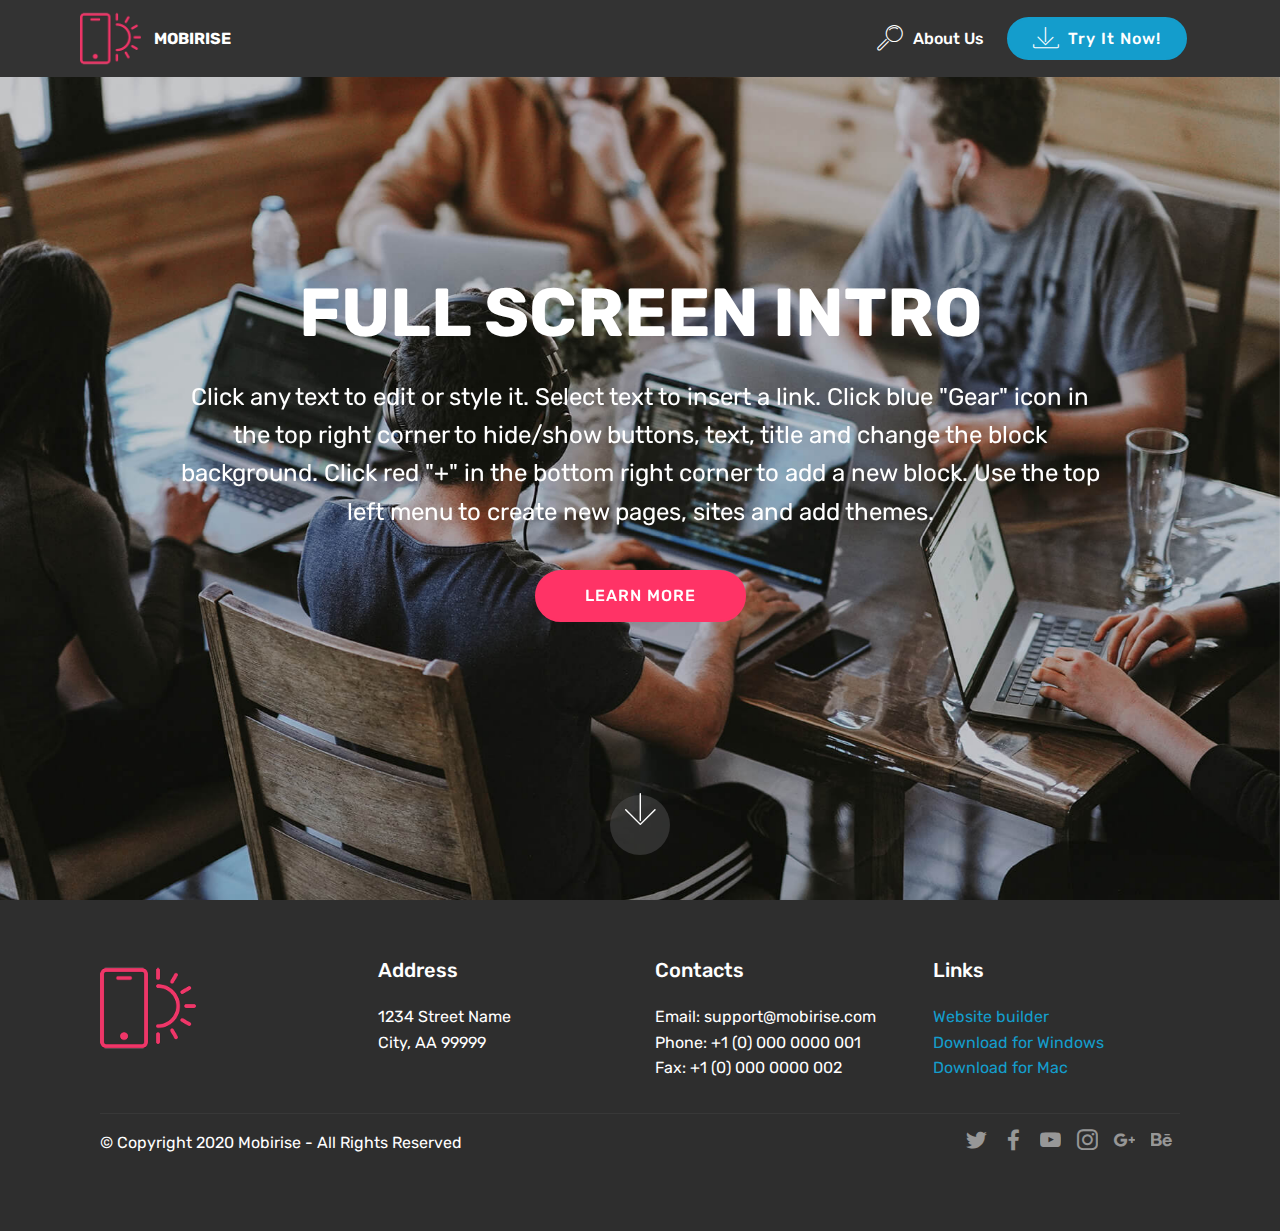
==== index.html @ 52b93dae "from template" ====
<!DOCTYPE html>
<html  >
<head>
  <!-- Site made with Mobirise Website Builder v4.12.4, https://mobirise.com -->
  <meta charset="UTF-8">
  <meta http-equiv="X-UA-Compatible" content="IE=edge">
  <meta name="generator" content="Mobirise v4.12.4, mobirise.com">
  <meta name="viewport" content="width=device-width, initial-scale=1, minimum-scale=1">
  <link rel="shortcut icon" href="assets/images/logo2.png" type="image/x-icon">
  <meta name="description" content="">
  
  
  <title>Home</title>
  <link rel="stylesheet" href="assets/web/assets/mobirise-icons/mobirise-icons.css">
  <link rel="stylesheet" href="assets/bootstrap/css/bootstrap.min.css">
  <link rel="stylesheet" href="assets/bootstrap/css/bootstrap-grid.min.css">
  <link rel="stylesheet" href="assets/bootstrap/css/bootstrap-reboot.min.css">
  <link rel="stylesheet" href="assets/socicon/css/styles.css">
  <link rel="stylesheet" href="assets/tether/tether.min.css">
  <link rel="stylesheet" href="assets/dropdown/css/style.css">
  <link rel="stylesheet" href="assets/theme/css/style.css">
  <link rel="preload" as="style" href="assets/mobirise/css/mbr-additional.css"><link rel="stylesheet" href="assets/mobirise/css/mbr-additional.css" type="text/css">
  
  
  
</head>
<body>
  <section class="menu cid-qTkzRZLJNu" once="menu" id="menu1-0">

    

    <nav class="navbar navbar-expand beta-menu navbar-dropdown align-items-center navbar-fixed-top navbar-toggleable-sm">
        <button class="navbar-toggler navbar-toggler-right" type="button" data-toggle="collapse" data-target="#navbarSupportedContent" aria-controls="navbarSupportedContent" aria-expanded="false" aria-label="Toggle navigation">
            <div class="hamburger">
                <span></span>
                <span></span>
                <span></span>
                <span></span>
            </div>
        </button>
        <div class="menu-logo">
            <div class="navbar-brand">
                <span class="navbar-logo">
                    <a href="https://mobirise.com">
                         <img src="assets/images/logo2.png" alt="Mobirise" style="height: 3.8rem;">
                    </a>
                </span>
                <span class="navbar-caption-wrap">
                    <a class="navbar-caption text-white display-4" href="https://mobirise.com">
                        MOBIRISE
                    </a>
                </span>
            </div>
        </div>
        <div class="collapse navbar-collapse" id="navbarSupportedContent">
            <ul class="navbar-nav nav-dropdown" data-app-modern-menu="true"><li class="nav-item">
                    <a class="nav-link link text-white display-4" href="index.html#footer1-2">
                        <span class="mbri-search mbr-iconfont mbr-iconfont-btn"></span>
                        About Us
                    </a>
                </li></ul>
            <div class="navbar-buttons mbr-section-btn">
                <a class="btn btn-sm btn-primary display-4" href="https://mobirise.com">
                    <span class="mbri-save mbr-iconfont mbr-iconfont-btn "></span>
                    Try It Now!
                </a>
            </div>
        </div>
    </nav>
</section>

<section class="engine"><a href="https://mobirise.info/e">make your own website</a></section><section class="cid-qTkA127IK8 mbr-fullscreen mbr-parallax-background" id="header2-1">

    

    

    <div class="container align-center">
        <div class="row justify-content-md-center">
            <div class="mbr-white col-md-10">
                <h1 class="mbr-section-title mbr-bold pb-3 mbr-fonts-style display-1">
                    FULL SCREEN INTRO
                </h1>
                
                <p class="mbr-text pb-3 mbr-fonts-style display-5">
                    Click any text to edit or style it. Select text to insert a link. Click blue "Gear" icon in the top right corner to hide/show buttons, text, title and change the block background. Click red "+" in the bottom right corner to add a new block. Use the top left menu to create new pages, sites and add themes.
                </p>
                <div class="mbr-section-btn"><a class="btn btn-md btn-secondary display-4" href="blog.html">LEARN MORE</a></div>
            </div>
        </div>
    </div>
    <div class="mbr-arrow hidden-sm-down" aria-hidden="true">
        <a href="#next">
            <i class="mbri-down mbr-iconfont"></i>
        </a>
    </div>
</section>

<section class="cid-qTkAaeaxX5" id="footer1-2">

    

    

    <div class="container">
        <div class="media-container-row content text-white">
            <div class="col-12 col-md-3">
                <div class="media-wrap">
                    <a href="https://mobirise.com/">
                        <img src="assets/images/logo2.png" alt="Mobirise">
                    </a>
                </div>
            </div>
            <div class="col-12 col-md-3 mbr-fonts-style display-7">
                <h5 class="pb-3">
                    Address
                </h5>
                <p class="mbr-text">
                    1234 Street Name
                    <br>City, AA 99999
                </p>
            </div>
            <div class="col-12 col-md-3 mbr-fonts-style display-7">
                <h5 class="pb-3">
                    Contacts
                </h5>
                <p class="mbr-text">
                    Email: support@mobirise.com
                    <br>Phone: +1 (0) 000 0000 001
                    <br>Fax: +1 (0) 000 0000 002
                </p>
            </div>
            <div class="col-12 col-md-3 mbr-fonts-style display-7">
                <h5 class="pb-3">
                    Links
                </h5>
                <p class="mbr-text">
                    <a class="text-primary" href="https://mobirise.com/">Website builder</a>
                    <br><a class="text-primary" href="https://mobirise.com/mobirise-free-win.zip">Download for Windows</a>
                    <br><a class="text-primary" href="https://mobirise.com/mobirise-free-mac.zip">Download for Mac</a>
                </p>
            </div>
        </div>
        <div class="footer-lower">
            <div class="media-container-row">
                <div class="col-sm-12">
                    <hr>
                </div>
            </div>
            <div class="media-container-row mbr-white">
                <div class="col-sm-6 copyright">
                    <p class="mbr-text mbr-fonts-style display-7">
                        © Copyright 2020 Mobirise - All Rights Reserved
                    </p>
                </div>
                <div class="col-md-6">
                    <div class="social-list align-right">
                        <div class="soc-item">
                            <a href="https://twitter.com/mobirise" target="_blank">
                                <span class="socicon-twitter socicon mbr-iconfont mbr-iconfont-social"></span>
                            </a>
                        </div>
                        <div class="soc-item">
                            <a href="https://www.facebook.com/pages/Mobirise/1616226671953247" target="_blank">
                                <span class="socicon-facebook socicon mbr-iconfont mbr-iconfont-social"></span>
                            </a>
                        </div>
                        <div class="soc-item">
                            <a href="https://www.youtube.com/c/mobirise" target="_blank">
                                <span class="socicon-youtube socicon mbr-iconfont mbr-iconfont-social"></span>
                            </a>
                        </div>
                        <div class="soc-item">
                            <a href="https://instagram.com/mobirise" target="_blank">
                                <span class="socicon-instagram socicon mbr-iconfont mbr-iconfont-social"></span>
                            </a>
                        </div>
                        <div class="soc-item">
                            <a href="https://plus.google.com/u/0/+Mobirise" target="_blank">
                                <span class="socicon-googleplus socicon mbr-iconfont mbr-iconfont-social"></span>
                            </a>
                        </div>
                        <div class="soc-item">
                            <a href="https://www.behance.net/Mobirise" target="_blank">
                                <span class="socicon-behance socicon mbr-iconfont mbr-iconfont-social"></span>
                            </a>
                        </div>
                    </div>
                </div>
            </div>
        </div>
    </div>
</section>


  <script src="assets/web/assets/jquery/jquery.min.js"></script>
  <script src="assets/popper/popper.min.js"></script>
  <script src="assets/bootstrap/js/bootstrap.min.js"></script>
  <script src="assets/tether/tether.min.js"></script>
  <script src="assets/dropdown/js/nav-dropdown.js"></script>
  <script src="assets/dropdown/js/navbar-dropdown.js"></script>
  <script src="assets/touchswipe/jquery.touch-swipe.min.js"></script>
  <script src="assets/parallax/jarallax.min.js"></script>
  <script src="assets/smoothscroll/smooth-scroll.js"></script>
  <script src="assets/theme/js/script.js"></script>
  
  
</body>
</html>
---- assets/web/assets/mobirise-icons/mobirise-icons.css ----
@font-face {
  font-family: 'MobiriseIcons';
  src:  url('mobirise-icons.eot?spat4u');
  src:  url('mobirise-icons.eot?spat4u#iefix') format('embedded-opentype'),
    url('mobirise-icons.ttf?spat4u') format('truetype'),
    url('mobirise-icons.woff?spat4u') format('woff'),
    url('mobirise-icons.svg?spat4u#MobiriseIcons') format('svg');
  font-weight: normal;
  font-style: normal;
  font-display: swap;
}

[class^="mbri-"], [class*=" mbri-"] {
  /* use !important to prevent issues with browser extensions that change fonts */
  font-family: MobiriseIcons !important;
  speak: none;
  font-style: normal;
  font-weight: normal;
  font-variant: normal;
  text-transform: none;
  line-height: 1;

  /* Better Font Rendering =========== */
  -webkit-font-smoothing: antialiased;
  -moz-osx-font-smoothing: grayscale;
}

.mbri-add-submenu:before {
  content: "\e900";
}
.mbri-alert:before {
  content: "\e901";
}
.mbri-align-center:before {
  content: "\e902";
}
.mbri-align-justify:before {
  content: "\e903";
}
.mbri-align-left:before {
  content: "\e904";
}
.mbri-align-right:before {
  content: "\e905";
}
.mbri-android:before {
  content: "\e906";
}
.mbri-apple:before {
  content: "\e907";
}
.mbri-arrow-down:before {
  content: "\e908";
}
.mbri-arrow-next:before {
  content: "\e909";
}
.mbri-arrow-prev:before {
  content: "\e90a";
}
.mbri-arrow-up:before {
  content: "\e90b";
}
.mbri-bold:before {
  content: "\e90c";
}
.mbri-bookmark:before {
  content: "\e90d";
}
.mbri-bootstrap:before {
  content: "\e90e";
}
.mbri-briefcase:before {
  content: "\e90f";
}
.mbri-browse:before {
  content: "\e910";
}
.mbri-bulleted-list:before {
  content: "\e911";
}
.mbri-calendar:before {
  content: "\e912";
}
.mbri-camera:before {
  content: "\e913";
}
.mbri-cart-add:before {
  content: "\e914";
}
.mbri-cart-full:before {
  content: "\e915";
}
.mbri-cash:before {
  content: "\e916";
}
.mbri-change-style:before {
  content: "\e917";
}
.mbri-chat:before {
  content: "\e918";
}
.mbri-clock:before {
  content: "\e919";
}
.mbri-close:before {
  content: "\e91a";
}
.mbri-cloud:before {
  content: "\e91b";
}
.mbri-code:before {
  content: "\e91c";
}
.mbri-contact-form:before {
  content: "\e91d";
}
.mbri-credit-card:before {
  content: "\e91e";
}
.mbri-cursor-click:before {
  content: "\e91f";
}
.mbri-cust-feedback:before {
  content: "\e920";
}
.mbri-database:before {
  content: "\e921";
}
.mbri-delivery:before {
  content: "\e922";
}
.mbri-desktop:before {
  content: "\e923";
}
.mbri-devices:before {
  content: "\e924";
}
.mbri-down:before {
  content: "\e925";
}
.mbri-download:before {
  content: "\e989";
}
.mbri-drag-n-drop:before {
  content: "\e927";
}
.mbri-drag-n-drop2:before {
  content: "\e928";
}
.mbri-edit:before {
  content: "\e929";
}
.mbri-edit2:before {
  content: "\e92a";
}
.mbri-error:before {
  content: "\e92b";
}
.mbri-extension:before {
  content: "\e92c";
}
.mbri-features:before {
  content: "\e92d";
}
.mbri-file:before {
  content: "\e92e";
}
.mbri-flag:before {
  content: "\e92f";
}
.mbri-folder:before {
  content: "\e930";
}
.mbri-gift:before {
  content: "\e931";
}
.mbri-github:before {
  content: "\e932";
}
.mbri-globe:before {
  content: "\e933";
}
.mbri-globe-2:before {
  content: "\e934";
}
.mbri-growing-chart:before {
  content: "\e935";
}
.mbri-hearth:before {
  content: "\e936";
}
.mbri-help:before {
  content: "\e937";
}
.mbri-home:before {
  content: "\e938";
}
.mbri-hot-cup:before {
  content: "\e939";
}
.mbri-idea:before {
  content: "\e93a";
}
.mbri-image-gallery:before {
  content: "\e93b";
}
.mbri-image-slider:before {
  content: "\e93c";
}
.mbri-info:before {
  content: "\e93d";
}
.mbri-italic:before {
  content: "\e93e";
}
.mbri-key:before {
  content: "\e93f";
}
.mbri-laptop:before {
  content: "\e940";
}
.mbri-layers:before {
  content: "\e941";
}
.mbri-left-right:before {
  content: "\e942";
}
.mbri-left:before {
  content: "\e943";
}
.mbri-letter:before {
  content: "\e944";
}
.mbri-like:before {
  content: "\e945";
}
.mbri-link:before {
  content: "\e946";
}
.mbri-lock:before {
  content: "\e947";
}
.mbri-login:before {
  content: "\e948";
}
.mbri-logout:before {
  content: "\e949";
}
.mbri-magic-stick:before {
  content: "\e94a";
}
.mbri-map-pin:before {
  content: "\e94b";
}
.mbri-menu:before {
  content: "\e94c";
}
.mbri-mobile:before {
  content: "\e94d";
}
.mbri-mobile2:before {
  content: "\e94e";
}
.mbri-mobirise:before {
  content: "\e94f";
}
.mbri-more-horizontal:before {
  content: "\e950";
}
.mbri-more-vertical:before {
  content: "\e951";
}
.mbri-music:before {
  content: "\e952";
}
.mbri-new-file:before {
  content: "\e953";
}
.mbri-numbered-list:before {
  content: "\e954";
}
.mbri-opened-folder:before {
  content: "\e955";
}
.mbri-pages:before {
  content: "\e956";
}
.mbri-paper-plane:before {
  content: "\e957";
}
.mbri-paperclip:before {
  content: "\e958";
}
.mbri-photo:before {
  content: "\e959";
}
.mbri-photos:before {
  content: "\e95a";
}
.mbri-pin:before {
  content: "\e95b";
}
.mbri-play:before {
  content: "\e95c";
}
.mbri-plus:before {
  content: "\e95d";
}
.mbri-preview:before {
  content: "\e95e";
}
.mbri-print:before {
  content: "\e95f";
}
.mbri-protect:before {
  content: "\e960";
}
.mbri-question:before {
  content: "\e961";
}
.mbri-quote-left:before {
  content: "\e962";
}
.mbri-quote-right:before {
  content: "\e963";
}
.mbri-refresh:before {
  content: "\e964";
}
.mbri-responsive:before {
  content: "\e965";
}
.mbri-right:before {
  content: "\e966";
}
.mbri-rocket:before {
  content: "\e967";
}
.mbri-sad-face:before {
  content: "\e968";
}
.mbri-sale:before {
  content: "\e969";
}
.mbri-save:before {
  content: "\e96a";
}
.mbri-search:before {
  content: "\e96b";
}
.mbri-setting:before {
  content: "\e96c";
}
.mbri-setting2:before {
  content: "\e96d";
}
.mbri-setting3:before {
  content: "\e96e";
}
.mbri-share:before {
  content: "\e96f";
}
.mbri-shopping-bag:before {
  content: "\e970";
}
.mbri-shopping-basket:before {
  content: "\e971";
}
.mbri-shopping-cart:before {
  content: "\e972";
}
.mbri-sites:before {
  content: "\e973";
}
.mbri-smile-face:before {
  content: "\e974";
}
.mbri-speed:before {
  content: "\e975";
}
.mbri-star:before {
  content: "\e976";
}
.mbri-success:before {
  content: "\e977";
}
.mbri-sun:before {
  content: "\e978";
}
.mbri-sun2:before {
  content: "\e979";
}
.mbri-tablet:before {
  content: "\e97a";
}
.mbri-tablet-vertical:before {
  content: "\e97b";
}
.mbri-target:before {
  content: "\e97c";
}
.mbri-timer:before {
  content: "\e97d";
}
.mbri-to-ftp:before {
  content: "\e97e";
}
.mbri-to-local-drive:before {
  content: "\e97f";
}
.mbri-touch-swipe:before {
  content: "\e980";
}
.mbri-touch:before {
  content: "\e981";
}
.mbri-trash:before {
  content: "\e982";
}
.mbri-underline:before {
  content: "\e983";
}
.mbri-unlink:before {
  content: "\e984";
}
.mbri-unlock:before {
  content: "\e985";
}
.mbri-up-down:before {
  content: "\e986";
}
.mbri-up:before {
  content: "\e987";
}
.mbri-update:before {
  content: "\e988";
}
.mbri-upload:before {
 content: "\e926"; 
}
.mbri-user:before {
  content: "\e98a";
}
.mbri-user2:before {
  content: "\e98b";
}
.mbri-users:before {
  content: "\e98c";
}
.mbri-video:before {
  content: "\e98d";
}
.mbri-video-play:before {
  content: "\e98e";
}
.mbri-watch:before {
  content: "\e98f";
}
.mbri-website-theme:before {
  content: "\e990";
}
.mbri-wifi:before {
  content: "\e991";
}
.mbri-windows:before {
  content: "\e992";
}
.mbri-zoom-out:before {
  content: "\e993";
}
.mbri-redo:before {
  content: "\e994";
}
.mbri-undo:before {
  content: "\e995";
}
---- assets/socicon/css/styles.css ----
@charset "UTF-8";

@font-face {
  font-family: 'Socicon';
  src:  url('../fonts/socicon.eot');
  src:  url('../fonts/socicon.eot?#iefix') format('embedded-opentype'),
    url('../fonts/socicon.woff2') format('woff2'),
    url('../fonts/socicon.ttf') format('truetype'),
    url('../fonts/socicon.woff') format('woff'),
    url('../fonts/socicon.svg#socicon') format('svg');
  font-weight: normal;
  font-style: normal;
}

[data-icon]:before {
  font-family: "socicon" !important;
  content: attr(data-icon);
  font-style: normal !important;
  font-weight: normal !important;
  font-variant: normal !important;
  text-transform: none !important;
  speak: none;
  line-height: 1;
  -webkit-font-smoothing: antialiased;
  -moz-osx-font-smoothing: grayscale;
}

[class^="socicon-"], [class*=" socicon-"] {
  /* use !important to prevent issues with browser extensions that change fonts */
  font-family: 'Socicon' !important;
  speak: none;
  font-style: normal;
  font-weight: normal;
  font-variant: normal;
  text-transform: none;
  line-height: 1;

  /* Better Font Rendering =========== */
  -webkit-font-smoothing: antialiased;
  -moz-osx-font-smoothing: grayscale;
}

.socicon-eitaa:before {
  content: "\e97c";
}
.socicon-soroush:before {
  content: "\e97d";
}
.socicon-bale:before {
  content: "\e97e";
}
.socicon-zazzle:before {
  content: "\e97b";
}
.socicon-society6:before {
  content: "\e97a";
}
.socicon-redbubble:before {
  content: "\e979";
}
.socicon-avvo:before {
  content: "\e978";
}
.socicon-stitcher:before {
  content: "\e977";
}
.socicon-googlehangouts:before {
  content: "\e974";
}
.socicon-dlive:before {
  content: "\e975";
}
.socicon-vsco:before {
  content: "\e976";
}
.socicon-flipboard:before {
  content: "\e973";
}
.socicon-ubuntu:before {
  content: "\e958";
}
.socicon-artstation:before {
  content: "\e959";
}
.socicon-invision:before {
  content: "\e95a";
}
.socicon-torial:before {
  content: "\e95b";
}
.socicon-collectorz:before {
  content: "\e95c";
}
.socicon-seenthis:before {
  content: "\e95d";
}
.socicon-googleplaymusic:before {
  content: "\e95e";
}
.socicon-debian:before {
  content: "\e95f";
}
.socicon-filmfreeway:before {
  content: "\e960";
}
.socicon-gnome:before {
  content: "\e961";
}
.socicon-itchio:before {
  content: "\e962";
}
.socicon-jamendo:before {
  content: "\e963";
}
.socicon-mix:before {
  content: "\e964";
}
.socicon-sharepoint:before {
  content: "\e965";
}
.socicon-tinder:before {
  content: "\e966";
}
.socicon-windguru:before {
  content: "\e967";
}
.socicon-cdbaby:before {
  content: "\e968";
}
.socicon-elementaryos:before {
  content: "\e969";
}
.socicon-stage32:before {
  content: "\e96a";
}
.socicon-tiktok:before {
  content: "\e96b";
}
.socicon-gitter:before {
  content: "\e96c";
}
.socicon-letterboxd:before {
  content: "\e96d";
}
.socicon-threema:before {
  content: "\e96e";
}
.socicon-splice:before {
  content: "\e96f";
}
.socicon-metapop:before {
  content: "\e970";
}
.socicon-naver:before {
  content: "\e971";
}
.socicon-remote:before {
  content: "\e972";
}
.socicon-internet:before {
  content: "\e957";
}
.socicon-moddb:before {
  content: "\e94b";
}
.socicon-indiedb:before {
  content: "\e94c";
}
.socicon-traxsource:before {
  content: "\e94d";
}
.socicon-gamefor:before {
  content: "\e94e";
}
.socicon-pixiv:before {
  content: "\e94f";
}
.socicon-myanimelist:before {
  content: "\e950";
}
.socicon-blackberry:before {
  content: "\e951";
}
.socicon-wickr:before {
  content: "\e952";
}
.socicon-spip:before {
  content: "\e953";
}
.socicon-napster:before {
  content: "\e954";
}
.socicon-beatport:before {
  content: "\e955";
}
.socicon-hackerone:before {
  content: "\e956";
}
.socicon-hackernews:before {
  content: "\e946";
}
.socicon-smashwords:before {
  content: "\e947";
}
.socicon-kobo:before {
  content: "\e948";
}
.socicon-bookbub:before {
  content: "\e949";
}
.socicon-mailru:before {
  content: "\e94a";
}
.socicon-gitlab:before {
  content: "\e945";
}
.socicon-instructables:before {
  content: "\e944";
}
.socicon-portfolio:before {
  content: "\e943";
}
.socicon-codered:before {
  content: "\e940";
}
.socicon-origin:before {
  content: "\e941";
}
.socicon-nextdoor:before {
  content: "\e942";
}
.socicon-udemy:before {
  content: "\e93f";
}
.socicon-livemaster:before {
  content: "\e93e";
}
.socicon-crunchbase:before {
  content: "\e93b";
}
.socicon-homefy:before {
  content: "\e93c";
}
.socicon-calendly:before {
  content: "\e93d";
}
.socicon-realtor:before {
  content: "\e90f";
}
.socicon-tidal:before {
  content: "\e910";
}
.socicon-qobuz:before {
  content: "\e911";
}
.socicon-natgeo:before {
  content: "\e912";
}
.socicon-mastodon:before {
  content: "\e913";
}
.socicon-unsplash:before {
  content: "\e914";
}
.socicon-homeadvisor:before {
  content: "\e915";
}
.socicon-angieslist:before {
  content: "\e916";
}
.socicon-codepen:before {
  content: "\e917";
}
.socicon-slack:before {
  content: "\e918";
}
.socicon-openaigym:before {
  content: "\e919";
}
.socicon-logmein:before {
  content: "\e91a";
}
.socicon-fiverr:before {
  content: "\e91b";
}
.socicon-gotomeeting:before {
  content: "\e91c";
}
.socicon-aliexpress:before {
  content: "\e91d";
}
.socicon-guru:before {
  content: "\e91e";
}
.socicon-appstore:before {
  content: "\e91f";
}
.socicon-homes:before {
  content: "\e920";
}
.socicon-zoom:before {
  content: "\e921";
}
.socicon-alibaba:before {
  content: "\e922";
}
.socicon-craigslist:before {
  content: "\e923";
}
.socicon-wix:before {
  content: "\e924";
}
.socicon-redfin:before {
  content: "\e925";
}
.socicon-googlecalendar:before {
  content: "\e926";
}
.socicon-shopify:before {
  content: "\e927";
}
.socicon-freelancer:before {
  content: "\e928";
}
.socicon-seedrs:before {
  content: "\e929";
}
.socicon-bing:before {
  content: "\e92a";
}
.socicon-doodle:before {
  content: "\e92b";
}
.socicon-bonanza:before {
  content: "\e92c";
}
.socicon-squarespace:before {
  content: "\e92d";
}
.socicon-toptal:before {
  content: "\e92e";
}
.socicon-gust:before {
  content: "\e92f";
}
.socicon-ask:before {
  content: "\e930";
}
.socicon-trulia:before {
  content: "\e931";
}
.socicon-loomly:before {
  content: "\e932";
}
.socicon-ghost:before {
  content: "\e933";
}
.socicon-upwork:before {
  content: "\e934";
}
.socicon-fundable:before {
  content: "\e935";
}
.socicon-booking:before {
  content: "\e936";
}
.socicon-googlemaps:before {
  content: "\e937";
}
.socicon-zillow:before {
  content: "\e938";
}
.socicon-niconico:before {
  content: "\e939";
}
.socicon-toneden:before {
  content: "\e93a";
}
.socicon-augment:before {
  content: "\e908";
}
.socicon-bitbucket:before {
  content: "\e909";
}
.socicon-fyuse:before {
  content: "\e90a";
}
.socicon-yt-gaming:before {
  content: "\e90b";
}
.socicon-sketchfab:before {
  content: "\e90c";
}
.socicon-mobcrush:before {
  content: "\e90d";
}
.socicon-microsoft:before {
  content: "\e90e";
}
.socicon-pandora:before {
  content: "\e907";
}
.socicon-messenger:before {
  content: "\e906";
}
.socicon-gamewisp:before {
  content: "\e905";
}
.socicon-bloglovin:before {
  content: "\e904";
}
.socicon-tunein:before {
  content: "\e903";
}
.socicon-gamejolt:before {
  content: "\e901";
}
.socicon-trello:before {
  content: "\e902";
}
.socicon-spreadshirt:before {
  content: "\e900";
}
.socicon-500px:before {
  content: "\e000";
}
.socicon-8tracks:before {
  content: "\e001";
}
.socicon-airbnb:before {
  content: "\e002";
}
.socicon-alliance:before {
  content: "\e003";
}
.socicon-amazon:before {
  content: "\e004";
}
.socicon-amplement:before {
  content: "\e005";
}
.socicon-android:before {
  content: "\e006";
}
.socicon-angellist:before {
  content: "\e007";
}
.socicon-apple:before {
  content: "\e008";
}
.socicon-appnet:before {
  content: "\e009";
}
.socicon-baidu:before {
  content: "\e00a";
}
.socicon-bandcamp:before {
  content: "\e00b";
}
.socicon-battlenet:before {
  content: "\e00c";
}
.socicon-mixer:before {
  content: "\e00d";
}
.socicon-bebee:before {
  content: "\e00e";
}
.socicon-bebo:before {
  content: "\e00f";
}
.socicon-behance:before {
  content: "\e010";
}
.socicon-blizzard:before {
  content: "\e011";
}
.socicon-blogger:before {
  content: "\e012";
}
.socicon-buffer:before {
  content: "\e013";
}
.socicon-chrome:before {
  content: "\e014";
}
.socicon-coderwall:before {
  content: "\e015";
}
.socicon-curse:before {
  content: "\e016";
}
.socicon-dailymotion:before {
  content: "\e017";
}
.socicon-deezer:before {
  content: "\e018";
}
.socicon-delicious:before {
  content: "\e019";
}
.socicon-deviantart:before {
  content: "\e01a";
}
.socicon-diablo:before {
  content: "\e01b";
}
.socicon-digg:before {
  content: "\e01c";
}
.socicon-discord:before {
  content: "\e01d";
}
.socicon-disqus:before {
  content: "\e01e";
}
.socicon-douban:before {
  content: "\e01f";
}
.socicon-draugiem:before {
  content: "\e020";
}
.socicon-dribbble:before {
  content: "\e021";
}
.socicon-drupal:before {
  content: "\e022";
}
.socicon-ebay:before {
  content: "\e023";
}
.socicon-ello:before {
  content: "\e024";
}
.socicon-endomodo:before {
  content: "\e025";
}
.socicon-envato:before {
  content: "\e026";
}
.socicon-etsy:before {
  content: "\e027";
}
.socicon-facebook:before {
  content: "\e028";
}
.socicon-feedburner:before {
  content: "\e029";
}
.socicon-filmweb:before {
  content: "\e02a";
}
.socicon-firefox:before {
  content: "\e02b";
}
.socicon-flattr:before {
  content: "\e02c";
}
.socicon-flickr:before {
  content: "\e02d";
}
.socicon-formulr:before {
  content: "\e02e";
}
.socicon-forrst:before {
  content: "\e02f";
}
.socicon-foursquare:before {
  content: "\e030";
}
.socicon-friendfeed:before {
  content: "\e031";
}
.socicon-github:before {
  content: "\e032";
}
.socicon-goodreads:before {
  content: "\e033";
}
.socicon-google:before {
  content: "\e034";
}
.socicon-googlescholar:before {
  content: "\e035";
}
.socicon-googlegroups:before {
  content: "\e036";
}
.socicon-googlephotos:before {
  content: "\e037";
}
.socicon-googleplus:before {
  content: "\e038";
}
.socicon-grooveshark:before {
  content: "\e039";
}
.socicon-hackerrank:before {
  content: "\e03a";
}
.socicon-hearthstone:before {
  content: "\e03b";
}
.socicon-hellocoton:before {
  content: "\e03c";
}
.socicon-heroes:before {
  content: "\e03d";
}
.socicon-smashcast:before {
  content: "\e03e";
}
.socicon-horde:before {
  content: "\e03f";
}
.socicon-houzz:before {
  content: "\e040";
}
.socicon-icq:before {
  content: "\e041";
}
.socicon-identica:before {
  content: "\e042";
}
.socicon-imdb:before {
  content: "\e043";
}
.socicon-instagram:before {
  content: "\e044";
}
.socicon-issuu:before {
  content: "\e045";
}
.socicon-istock:before {
  content: "\e046";
}
.socicon-itunes:before {
  content: "\e047";
}
.socicon-keybase:before {
  content: "\e048";
}
.socicon-lanyrd:before {
  content: "\e049";
}
.socicon-lastfm:before {
  content: "\e04a";
}
.socicon-line:before {
  content: "\e04b";
}
.socicon-linkedin:before {
  content: "\e04c";
}
.socicon-livejournal:before {
  content: "\e04d";
}
.socicon-lyft:before {
  content: "\e04e";
}
.socicon-macos:before {
  content: "\e04f";
}
.socicon-mail:before {
  content: "\e050";
}
.socicon-medium:before {
  content: "\e051";
}
.socicon-meetup:before {
  content: "\e052";
}
.socicon-mixcloud:before {
  content: "\e053";
}
.socicon-modelmayhem:before {
  content: "\e054";
}
.socicon-mumble:before {
  content: "\e055";
}
.socicon-myspace:before {
  content: "\e056";
}
.socicon-newsvine:before {
  content: "\e057";
}
.socicon-nintendo:before {
  content: "\e058";
}
.socicon-npm:before {
  content: "\e059";
}
.socicon-odnoklassniki:before {
  content: "\e05a";
}
.socicon-openid:before {
  content: "\e05b";
}
.socicon-opera:before {
  content: "\e05c";
}
.socicon-outlook:before {
  content: "\e05d";
}
.socicon-overwatch:before {
  content: "\e05e";
}
.socicon-patreon:before {
  content: "\e05f";
}
.socicon-paypal:before {
  content: "\e060";
}
.socicon-periscope:before {
  content: "\e061";
}
.socicon-persona:before {
  content: "\e062";
}
.socicon-pinterest:before {
  content: "\e063";
}
.socicon-play:before {
  content: "\e064";
}
.socicon-player:before {
  content: "\e065";
}
.socicon-playstation:before {
  content: "\e066";
}
.socicon-pocket:before {
  content: "\e067";
}
.socicon-qq:before {
  content: "\e068";
}
.socicon-quora:before {
  content: "\e069";
}
.socicon-raidcall:before {
  content: "\e06a";
}
.socicon-ravelry:before {
  content: "\e06b";
}
.socicon-reddit:before {
  content: "\e06c";
}
.socicon-renren:before {
  content: "\e06d";
}
.socicon-researchgate:before {
  content: "\e06e";
}
.socicon-residentadvisor:before {
  content: "\e06f";
}
.socicon-reverbnation:before {
  content: "\e070";
}
.socicon-rss:before {
  content: "\e071";
}
.socicon-sharethis:before {
  content: "\e072";
}
.socicon-skype:before {
  content: "\e073";
}
.socicon-slideshare:before {
  content: "\e074";
}
.socicon-smugmug:before {
  content: "\e075";
}
.socicon-snapchat:before {
  content: "\e076";
}
.socicon-songkick:before {
  content: "\e077";
}
.socicon-soundcloud:before {
  content: "\e078";
}
.socicon-spotify:before {
  content: "\e079";
}
.socicon-stackexchange:before {
  content: "\e07a";
}
.socicon-stackoverflow:before {
  content: "\e07b";
}
.socicon-starcraft:before {
  content: "\e07c";
}
.socicon-stayfriends:before {
  content: "\e07d";
}
.socicon-steam:before {
  content: "\e07e";
}
.socicon-storehouse:before {
  content: "\e07f";
}
.socicon-strava:before {
  content: "\e080";
}
.socicon-streamjar:before {
  content: "\e081";
}
.socicon-stumbleupon:before {
  content: "\e082";
}
.socicon-swarm:before {
  content: "\e083";
}
.socicon-teamspeak:before {
  content: "\e084";
}
.socicon-teamviewer:before {
  content: "\e085";
}
.socicon-technorati:before {
  content: "\e086";
}
.socicon-telegram:before {
  content: "\e087";
}
.socicon-tripadvisor:before {
  content: "\e088";
}
.socicon-tripit:before {
  content: "\e089";
}
.socicon-triplej:before {
  content: "\e08a";
}
.socicon-tumblr:before {
  content: "\e08b";
}
.socicon-twitch:before {
  content: "\e08c";
}
.socicon-twitter:before {
  content: "\e08d";
}
.socicon-uber:before {
  content: "\e08e";
}
.socicon-ventrilo:before {
  content: "\e08f";
}
.socicon-viadeo:before {
  content: "\e090";
}
.socicon-viber:before {
  content: "\e091";
}
.socicon-viewbug:before {
  content: "\e092";
}
.socicon-vimeo:before {
  content: "\e093";
}
.socicon-vine:before {
  content: "\e094";
}
.socicon-vkontakte:before {
  content: "\e095";
}
.socicon-warcraft:before {
  content: "\e096";
}
.socicon-wechat:before {
  content: "\e097";
}
.socicon-weibo:before {
  content: "\e098";
}
.socicon-whatsapp:before {
  content: "\e099";
}
.socicon-wikipedia:before {
  content: "\e09a";
}
.socicon-windows:before {
  content: "\e09b";
}
.socicon-wordpress:before {
  content: "\e09c";
}
.socicon-wykop:before {
  content: "\e09d";
}
.socicon-xbox:before {
  content: "\e09e";
}
.socicon-xing:before {
  content: "\e09f";
}
.socicon-yahoo:before {
  content: "\e0a0";
}
.socicon-yammer:before {
  content: "\e0a1";
}
.socicon-yandex:before {
  content: "\e0a2";
}
.socicon-yelp:before {
  content: "\e0a3";
}
.socicon-younow:before {
  content: "\e0a4";
}
.socicon-youtube:before {
  content: "\e0a5";
}
.socicon-zapier:before {
  content: "\e0a6";
}
.socicon-zerply:before {
  content: "\e0a7";
}
.socicon-zomato:before {
  content: "\e0a8";
}
.socicon-zynga:before {
  content: "\e0a9";
}
---- assets/dropdown/css/style.css ----
.navbar-dropdown {
  left: 0;
  padding: 0;
  position: absolute;
  right: 0;
  top: 0;
  transition: all 0.45s ease;
  z-index: 1030;
  background: #282828; }
  .navbar-dropdown .navbar-logo {
    margin-right: 0.8rem;
    transition: margin 0.3s ease-in-out;
    vertical-align: middle; }
    .navbar-dropdown .navbar-logo img {
      height: 3.125rem;
      transition: all 0.3s ease-in-out; }
    .navbar-dropdown .navbar-logo.mbr-iconfont {
      font-size: 3.125rem;
      line-height: 3.125rem; }
  .navbar-dropdown .navbar-caption {
    font-weight: 700;
    white-space: normal;
    vertical-align: -4px;
    line-height: 3.125rem !important; }
    .navbar-dropdown .navbar-caption, .navbar-dropdown .navbar-caption:hover {
      color: inherit;
      text-decoration: none; }
  .navbar-dropdown .mbr-iconfont + .navbar-caption {
    vertical-align: -1px; }
  .navbar-dropdown.navbar-fixed-top {
    position: fixed; }
  .navbar-dropdown .navbar-brand span {
    vertical-align: -4px; }
  .navbar-dropdown.bg-color.transparent {
    background: none; }
  .navbar-dropdown.navbar-short .navbar-brand {
    padding: 0.625rem 0; }
    .navbar-dropdown.navbar-short .navbar-brand span {
      vertical-align: -1px; }
  .navbar-dropdown.navbar-short .navbar-caption {
    line-height: 2.375rem !important;
    vertical-align: -2px; }
  .navbar-dropdown.navbar-short .navbar-logo {
    margin-right: 0.5rem; }
    .navbar-dropdown.navbar-short .navbar-logo img {
      height: 2.375rem; }
    .navbar-dropdown.navbar-short .navbar-logo.mbr-iconfont {
      font-size: 2.375rem;
      line-height: 2.375rem; }
  .navbar-dropdown.navbar-short .mbr-table-cell {
    height: 3.625rem; }
  .navbar-dropdown .navbar-close {
    left: 0.6875rem;
    position: fixed;
    top: 0.75rem;
    z-index: 1000; }
  .navbar-dropdown .hamburger-icon {
    content: "";
    display: inline-block;
    vertical-align: middle;
    width: 16px;
    -webkit-box-shadow: 0 -6px 0 1px #282828,0 0 0 1px #282828,0 6px 0 1px #282828;
    -moz-box-shadow: 0 -6px 0 1px #282828,0 0 0 1px #282828,0 6px 0 1px #282828;
    box-shadow: 0 -6px 0 1px #282828,0 0 0 1px #282828,0 6px 0 1px #282828; }

.dropdown-menu .dropdown-toggle[data-toggle="dropdown-submenu"]::after {
  border-bottom: 0.35em solid transparent;
  border-left: 0.35em solid;
  border-right: 0;
  border-top: 0.35em solid transparent;
  margin-left: 0.3rem; }

.dropdown-menu .dropdown-item:focus {
  outline: 0; }

.nav-dropdown {
  font-size: 0.75rem;
  font-weight: 500;
  height: auto !important; }
  .nav-dropdown .nav-btn {
    padding-left: 1rem; }
  .nav-dropdown .link {
    margin: .667em 1.667em;
    font-weight: 500;
    padding: 0;
    transition: color .2s ease-in-out; }
    .nav-dropdown .link.dropdown-toggle {
      margin-right: 2.583em; }
      .nav-dropdown .link.dropdown-toggle::after {
        margin-left: .25rem;
        border-top: 0.35em solid;
        border-right: 0.35em solid transparent;
        border-left: 0.35em solid transparent;
        border-bottom: 0; }
      .nav-dropdown .link.dropdown-toggle[aria-expanded="true"] {
        margin: 0;
        padding: 0.667em 3.263em  0.667em 1.667em; }
  .nav-dropdown .link::after,
  .nav-dropdown .dropdown-item::after {
    color: inherit; }
  .nav-dropdown .btn {
    font-size: 0.75rem;
    font-weight: 700;
    letter-spacing: 0;
    margin-bottom: 0;
    padding-left: 1.25rem;
    padding-right: 1.25rem; }
  .nav-dropdown .dropdown-menu {
    border-radius: 0;
    border: 0;
    left: 0;
    margin: 0;
    padding-bottom: 1.25rem;
    padding-top: 1.25rem;
    position: relative; }
  .nav-dropdown .dropdown-submenu {
    margin-left: 0.125rem;
    top: 0; }
  .nav-dropdown .dropdown-item {
    font-weight: 500;
    line-height: 2;
    padding: 0.3846em 4.615em 0.3846em 1.5385em;
    position: relative;
    transition: color .2s ease-in-out, background-color .2s ease-in-out; }
    .nav-dropdown .dropdown-item::after {
      margin-top: -0.3077em;
      position: absolute;
      right: 1.1538em;
      top: 50%; }
    .nav-dropdown .dropdown-item:focus, .nav-dropdown .dropdown-item:hover {
      background: none; }

@media (max-width: 767px) {
  .nav-dropdown.navbar-toggleable-sm {
    bottom: 0;
    display: none;
    left: 0;
    overflow-x: hidden;
    position: fixed;
    top: 0;
    transform: translateX(-100%);
    -ms-transform: translateX(-100%);
    -webkit-transform: translateX(-100%);
    width: 18.75rem;
    z-index: 999; } }
.nav-dropdown.navbar-toggleable-xl {
  bottom: 0;
  display: none;
  left: 0;
  overflow-x: hidden;
  position: fixed;
  top: 0;
  transform: translateX(-100%);
  -ms-transform: translateX(-100%);
  -webkit-transform: translateX(-100%);
  width: 18.75rem;
  z-index: 999; }

.nav-dropdown-sm {
  display: block !important;
  overflow-x: hidden;
  overflow: auto;
  padding-top: 3.875rem; }
  .nav-dropdown-sm::after {
    content: "";
    display: block;
    height: 3rem;
    width: 100%; }
  .nav-dropdown-sm.collapse.in ~ .navbar-close {
    display: block !important; }
  .nav-dropdown-sm.collapsing, .nav-dropdown-sm.collapse.in {
    transform: translateX(0);
    -ms-transform: translateX(0);
    -webkit-transform: translateX(0);
    transition: all 0.25s ease-out;
    -webkit-transition: all 0.25s ease-out;
    background: #282828; }
  .nav-dropdown-sm.collapsing[aria-expanded="false"] {
    transform: translateX(-100%);
    -ms-transform: translateX(-100%);
    -webkit-transform: translateX(-100%); }
  .nav-dropdown-sm .nav-item {
    display: block;
    margin-left: 0 !important;
    padding-left: 0; }
  .nav-dropdown-sm .link,
  .nav-dropdown-sm .dropdown-item {
    border-top: 1px dotted rgba(255, 255, 255, 0.1);
    font-size: 0.8125rem;
    line-height: 1.6;
    margin: 0 !important;
    padding: 0.875rem 2.4rem 0.875rem 1.5625rem !important;
    position: relative;
    white-space: normal; }
    .nav-dropdown-sm .link:focus, .nav-dropdown-sm .link:hover,
    .nav-dropdown-sm .dropdown-item:focus,
    .nav-dropdown-sm .dropdown-item:hover {
      background: rgba(0, 0, 0, 0.2) !important;
      color: #c0a375; }
  .nav-dropdown-sm .nav-btn {
    position: relative;
    padding: 1.5625rem 1.5625rem 0 1.5625rem; }
    .nav-dropdown-sm .nav-btn::before {
      border-top: 1px dotted rgba(255, 255, 255, 0.1);
      content: "";
      left: 0;
      position: absolute;
      top: 0;
      width: 100%; }
    .nav-dropdown-sm .nav-btn + .nav-btn {
      padding-top: 0.625rem; }
      .nav-dropdown-sm .nav-btn + .nav-btn::before {
        display: none; }
  .nav-dropdown-sm .btn {
    padding: 0.625rem 0; }
  .nav-dropdown-sm .dropdown-toggle[data-toggle="dropdown-submenu"]::after {
    margin-left: .25rem;
    border-top: 0.35em solid;
    border-right: 0.35em solid transparent;
    border-left: 0.35em solid transparent;
    border-bottom: 0; }
  .nav-dropdown-sm .dropdown-toggle[data-toggle="dropdown-submenu"][aria-expanded="true"]::after {
    border-top: 0;
    border-right: 0.35em solid transparent;
    border-left: 0.35em solid transparent;
    border-bottom: 0.35em solid; }
  .nav-dropdown-sm .dropdown-menu {
    margin: 0;
    padding: 0;
    position: relative;
    top: 0;
    left: 0;
    width: 100%;
    border: 0;
    float: none;
    border-radius: 0;
    background: none; }
  .nav-dropdown-sm .dropdown-submenu {
    left: 100%;
    margin-left: 0.125rem;
    margin-top: -1.25rem;
    top: 0; }

.navbar-toggleable-sm .nav-dropdown .dropdown-menu {
  position: absolute; }

.navbar-toggleable-sm .nav-dropdown .dropdown-submenu {
  left: 100%;
  margin-left: 0.125rem;
  margin-top: -1.25rem;
  top: 0; }

.navbar-toggleable-sm.opened .nav-dropdown .dropdown-menu {
  position: relative; }

.navbar-toggleable-sm.opened .nav-dropdown .dropdown-submenu {
  left: 0;
  margin-left: 00rem;
  margin-top: 0rem;
  top: 0; }

.is-builder .nav-dropdown.collapsing {
  transition: none !important; }

/*# sourceMappingURL=style.css.map */
---- assets/theme/css/style.css ----
/*!
 * Mobirise v4 theme (https://mobirise.com/)
 * Copyright 2017 Mobirise
 */
section {
  background-color: #eeeeee;
}

.form-control:focus {
  box-shadow: none;
}

:focus {
  outline: none;
}

body {
  font-style: normal;
  line-height: 1.5;
}

section,
.container,
.container-fluid {
  position: relative;
  word-wrap: break-word;
}

a.mbr-iconfont:hover {
  text-decoration: none;
}

.article .lead p,
.article .lead ul,
.article .lead ol,
.article .lead pre,
.article .lead blockquote {
  margin-bottom: 0;
}

ul,
ol,
pre,
blockquote {
  margin-bottom: 2.3125rem;
}

pre {
  background: #f4f4f4;
  padding: 10px 24px;
  white-space: pre-wrap;
}

.inactive {
  -webkit-user-select: none;
  -moz-user-select: none;
  -ms-user-select: none;
  user-select: none;
  pointer-events: none;
  -webkit-user-drag: none;
  user-drag: none;
}

.mbr-section__comments .row {
  justify-content: center;
  -webkit-justify-content: center;
}

a {
  font-style: normal;
  font-weight: 400;
  cursor: pointer;
}

a, a:hover {
  text-decoration: none;
}

figure {
  margin-bottom: 0;
}

body {
  color: #232323;
}

h1,
h2,
h3,
h4,
h5,
h6,
.h1,
.h2,
.h3,
.h4,
.h5,
.h6,
.display-1,
.display-2,
.display-3,
.display-4 {
  line-height: 1;
  word-break: break-word;
  word-wrap: break-word;
}

.mbr-section-title {
  font-style: normal;
  line-height: 1.2;
}

.mbr-section-subtitle {
  line-height: 1.3;
}

.mbr-text {
  font-style: normal;
  line-height: 1.6;
}

b,
strong {
  font-weight: bold;
}

blockquote {
  padding: 10px 0 10px 20px;
  position: relative;
  border-left: 2px solid;
  border-color: #ff3366;
}

input:-webkit-autofill, input:-webkit-autofill:hover, input:-webkit-autofill:focus, input:-webkit-autofill:active {
  transition-delay: 9999s;
  transition-property: background-color, color;
}

textarea[type='hidden'] {
  display: none;
}

body {
  position: relative;
}

section {
  background-position: 50% 50%;
  background-repeat: no-repeat;
  background-size: cover;
}

section .mbr-background-video,
section .mbr-background-video-preview {
  position: absolute;
  bottom: 0;
  left: 0;
  right: 0;
  top: 0;
}

.hidden {
  visibility: hidden;
}

.mbr-z-index20 {
  z-index: 20;
}

/*! Base colors */
.mbr-white {
  color: #ffffff;
}

.mbr-black {
  color: #000000;
}

.mbr-bg-white {
  background-color: #ffffff;
}

.mbr-bg-black {
  background-color: #000000;
}

/*! Text-aligns */
.align-left {
  text-align: left;
}

.align-center {
  text-align: center;
}

.align-right {
  text-align: right;
}

@media (max-width: 767px) {
  .align-left,
  .align-center,
  .align-right,
  .mbr-section-btn,
  .mbr-section-title {
    text-align: center;
  }
}

/*! Font-weight  */
.mbr-light {
  font-weight: 300;
}

.mbr-regular {
  font-weight: 400;
}

.mbr-semibold {
  font-weight: 500;
}

.mbr-bold {
  font-weight: 700;
}

/*! Media  */
.media-size-item {
  -moz-flex: 1 1 auto;
  -o-flex: 1 1 auto;
  flex: 1 1 auto;
}

.media-content {
  flex-basis: 100%;
}

.media-container-row {
  display: flex;
  flex-direction: row;
  flex-wrap: wrap;
  justify-content: center;
  align-content: center;
  align-items: start;
}

.media-container-row .media-size-item {
  width: 400px;
}

.media-container-column {
  display: flex;
  flex-direction: column;
  flex-wrap: wrap;
  justify-content: center;
  align-content: center;
  align-items: stretch;
}

.media-container-column > * {
  width: 100%;
}

@media (min-width: 992px) {
  .media-container-row {
    flex-wrap: nowrap;
  }
}

figure {
  overflow: hidden;
}

figure[mbr-media-size] {
  transition: width 0.1s;
}

.mbr-figure img,
.mbr-figure iframe {
  display: block;
  width: 100%;
}

.card {
  background-color: transparent;
  border: none;
}

.card-box {
  width: 100%;
}

.card-img {
  text-align: center;
  flex-shrink: 0;
  -webkit-flex-shrink: 0;
}

.media {
  max-width: 100%;
  margin: 0 auto;
}

.mbr-figure {
  -ms-grid-row-align: center;
  align-self: center;
}

.media-container > div {
  max-width: 100%;
}

.mbr-figure img,
.card-img img {
  width: 100%;
}

@media (max-width: 991px) {
  .media-size-item {
    width: auto !important;
  }
  .media {
    width: auto;
  }
  .mbr-figure {
    width: 100% !important;
  }
}

/*! Buttons */
.btn {
  font-weight: 500;
  border-width: 2px;
  font-style: normal;
  letter-spacing: 1px;
  margin: .4rem .8rem;
  white-space: normal;
  transition: all .3s ease-in-out;
  display: inline-flex;
  align-items: center;
  justify-content: center;
  word-break: break-word;
  -webkit-align-items: center;
  -webkit-justify-content: center;
  display: -webkit-inline-flex;
}

.btn-sm {
  font-weight: 500;
  letter-spacing: 1px;
  transition: all .3s ease-in-out;
}

.btn-md {
  font-weight: 500;
  letter-spacing: 1px;
  margin: .4rem .8rem !important;
  transition: all .3s ease-in-out;
}

.btn-lg {
  font-weight: 500;
  letter-spacing: 1px;
  margin: .4rem .8rem !important;
  transition: all .3s ease-in-out;
}

.mbr-section-btn {
  margin-left: -0.25rem;
  margin-right: -0.25rem;
  font-size: 0;
}

nav .mbr-section-btn {
  margin-left: 0rem;
  margin-right: 0rem;
}

.btn-form {
  border-radius: 0;
}

.btn-form:hover {
  cursor: pointer;
}

/*! Btn icon margin */
.btn .mbr-iconfont,
.btn.btn-sm .mbr-iconfont {
  cursor: pointer;
  margin-right: 0.5rem;
}

.btn.btn-md .mbr-iconfont,
.btn.btn-md .mbr-iconfont {
  margin-right: 0.8rem;
}

.mbr-regular {
  font-weight: 400;
}

.mbr-semibold {
  font-weight: 500;
}

.mbr-bold {
  font-weight: 700;
}

[type='submit'] {
  -webkit-appearance: none;
}

/*! Full-screen */
.mbr-fullscreen .mbr-overlay {
  min-height: 100vh;
}

.mbr-fullscreen {
  display: flex;
  display: -moz-flex;
  display: -ms-flex;
  display: -o-flex;
  align-items: center;
  -webkit-align-items: center;
  min-height: 100vh;
  padding-top: 3rem;
  padding-bottom: 3rem;
}

/*! Map */
.map {
  height: 25rem;
  position: relative;
}

.map iframe {
  width: 100%;
  height: 100%;
}

.mbr-overlay {
  background-color: #000;
  bottom: 0;
  left: 0;
  opacity: .5;
  position: absolute;
  right: 0;
  top: 0;
  z-index: 0;
  pointer-events: none;
}

/* Form */
blockquote {
  font-style: italic;
  padding: 10px 0 10px 20px;
  font-size: 1.09rem;
  position: relative;
  border-width: 3px;
}

.form-control {
  background-color: #f5f5f5;
  box-shadow: none;
  color: #565656;
  line-height: 1.43;
  min-height: 3.5em;
  padding: 1.07em .5em;
}

.form-control, .form-control:focus {
  border: 1px solid #e8e8e8;
}

.form-active .form-control:invalid {
  border-color: red;
}

.form-control-label {
  position: relative;
  cursor: pointer;
  margin-bottom: .357em;
  padding: 0;
}

.alert {
  color: #ffffff;
  border-radius: 0;
  border: 0;
  font-size: .875rem;
  line-height: 1.5;
  margin-bottom: 1.875rem;
  padding: 1.25rem;
  position: relative;
}

.alert.alert-form::after {
  background-color: inherit;
  bottom: -7px;
  content: "";
  display: block;
  height: 14px;
  left: 50%;
  margin-left: -7px;
  position: absolute;
  transform: rotate(45deg);
  width: 14px;
  -webkit-transform: rotate(45deg);
}

.form-asterisk {
  font-family: initial;
  position: absolute;
  top: -2px;
  font-weight: normal;
}

/*! Scroll to top arrow */
#scrollToTop a i:before {
  content: '';
  position: absolute;
  height: 40%;
  top: 25%;
  background: #fff;
  width: 2px;
  left: calc(50% - 1px);
}

#scrollToTop a i:after {
  content: '';
  position: absolute;
  display: block;
  border-top: 2px solid #fff;
  border-right: 2px solid #fff;
  width: 40%;
  height: 40%;
  left: 30%;
  bottom: 30%;
  transform: rotate(135deg);
  -webkit-transform: rotate(135deg);
}

.mbr-arrow-up {
  bottom: 25px;
  right: 90px;
  position: fixed;
  text-align: right;
  z-index: 5000;
  color: #ffffff;
  font-size: 32px;
  transform: rotate(180deg);
  -webkit-transform: rotate(180deg);
}

.mbr-arrow-up a {
  background: rgba(0, 0, 0, 0.2);
  border-radius: 3px;
  color: #fff;
  display: inline-block;
  height: 60px;
  width: 60px;
  outline-style: none !important;
  position: relative;
  text-decoration: none;
  transition: all 0.3s ease-in-out;
  cursor: pointer;
  text-align: center;
}

.mbr-arrow-up a:hover {
  background-color: rgba(0, 0, 0, 0.4);
}

.mbr-arrow-up a i {
  line-height: 60px;
}

.mbr-arrow-up-icon {
  display: block;
  color: #fff;
}

.mbr-arrow-up-icon::before {
  content: '\203a';
  display: inline-block;
  font-family: serif;
  font-size: 32px;
  line-height: 1;
  font-style: normal;
  position: relative;
  top: 6px;
  left: -4px;
  -webkit-transform: rotate(-90deg);
  transform: rotate(-90deg);
}

/*! Arrow Down */
.mbr-arrow {
  position: absolute;
  bottom: 45px;
  left: 50%;
  width: 60px;
  height: 60px;
  cursor: pointer;
  background-color: rgba(80, 80, 80, 0.5);
  border-radius: 50%;
  -webkit-transform: translateX(-50%);
  transform: translateX(-50%);
}

.mbr-arrow > a {
  display: inline-block;
  text-decoration: none;
  outline-style: none;
  -webkit-animation: arrowdown 1.7s ease-in-out infinite;
  animation: arrowdown 1.7s ease-in-out infinite;
}

.mbr-arrow > a > i {
  position: absolute;
  top: -2px;
  left: 15px;
  font-size: 2rem;
}

@keyframes arrowdown {
  0% {
    transform: translateY(0px);
    -webkit-transform: translateY(0px);
  }
  50% {
    transform: translateY(-5px);
    -webkit-transform: translateY(-5px);
  }
  100% {
    transform: translateY(0px);
    -webkit-transform: translateY(0px);
  }
}

@-webkit-keyframes arrowdown {
  0% {
    transform: translateY(0px);
    -webkit-transform: translateY(0px);
  }
  50% {
    transform: translateY(-5px);
    -webkit-transform: translateY(-5px);
  }
  100% {
    transform: translateY(0px);
    -webkit-transform: translateY(0px);
  }
}

@media (max-width: 500px) {
  .mbr-arrow-up {
    left: 50%;
    right: auto;
    transform: translateX(-50%) rotate(180deg);
    -webkit-transform: translateX(-50%) rotate(180deg);
  }
}

/*Gradients animation*/
@keyframes gradient-animation {
  from {
    background-position: 0% 100%;
    -webkit-animation-timing-function: ease-in-out;
            animation-timing-function: ease-in-out;
  }
  to {
    background-position: 100% 0%;
    -webkit-animation-timing-function: ease-in-out;
            animation-timing-function: ease-in-out;
  }
}

@-webkit-keyframes gradient-animation {
  from {
    background-position: 0% 100%;
    -webkit-animation-timing-function: ease-in-out;
            animation-timing-function: ease-in-out;
  }
  to {
    background-position: 100% 0%;
    -webkit-animation-timing-function: ease-in-out;
            animation-timing-function: ease-in-out;
  }
}

.bg-gradient {
  background-size: 200% 200%;
  animation: gradient-animation 5s infinite alternate;
  -webkit-animation: gradient-animation 5s infinite alternate;
}

.menu .navbar-brand {
  display: -webkit-flex;
}

.menu .navbar-brand span {
  display: flex;
  display: -webkit-flex;
}

.menu .navbar-brand .navbar-caption-wrap {
  display: -webkit-flex;
}

.menu .navbar-brand .navbar-logo img {
  display: -webkit-flex;
}

@media (min-width: 768px) and (max-width: 1023px) {
  .menu .navbar-toggleable-sm .navbar-nav {
    display: -ms-flexbox;
  }
}

@media (max-width: 1023px) {
  .menu .navbar-collapse {
    max-height: 93.5vh;
  }
  .menu .navbar-collapse.show {
    overflow: auto;
  }
}

@media (min-width: 1024px) {
  .menu .navbar-nav.nav-dropdown {
    display: -webkit-flex;
  }
  .menu .navbar-toggleable-sm .navbar-collapse {
    display: -webkit-flex !important;
  }
  .menu .collapsed .navbar-collapse {
    max-height: 93.5vh;
  }
  .menu .collapsed .navbar-collapse.show {
    overflow: auto;
  }
}

@media (max-width: 767px) {
  .menu .navbar-collapse {
    max-height: 80vh;
  }
}

/* Others*/
.note-check a[data-value=Rubik] {
  font-style: normal;
}

.mbr-arrow a {
  color: #ffffff;
}

@media (max-width: 767px) {
  .mbr-arrow {
    display: none;
  }
}

.navbar {
  display: -webkit-flex;
  -webkit-flex-wrap: wrap;
  -webkit-align-items: center;
  -webkit-justify-content: space-between;
}

.navbar-collapse {
  -webkit-flex-basis: 100%;
  -webkit-flex-grow: 1;
  -webkit-align-items: center;
}

.nav-dropdown .link {
  padding: 0.667em 1.667em !important;
  margin: 0 !important;
}

.nav {
  display: -webkit-flex;
  -webkit-flex-wrap: wrap;
}

.row {
  display: -webkit-flex;
  -webkit-flex-wrap: wrap;
}

.justify-content-center {
  -webkit-justify-content: center;
}

.form-inline {
  display: -webkit-flex;
  -webkit-align-items: center;
}

.card-wrapper {
  -webkit-flex: 1;
}

.carousel-control {
  z-index: 10;
  display: -webkit-flex;
  -webkit-align-items: center;
  -webkit-justify-content: center;
}

.carousel-controls {
  display: -webkit-flex;
}

.media {
  display: -webkit-flex;
}

.form-group:focus {
  outline: none;
}

.jq-selectbox__select {
  padding: 1.07em 0.5em;
  position: absolute;
  top: 0;
  left: 0;
  width: 100%;
}

.jq-selectbox__dropdown {
  position: absolute;
  top: 100%;
  left: 0 !important;
  width: 100% !important;
}

.jq-selectbox__trigger-arrow {
  -webkit-transform: translateY(-50%);
          transform: translateY(-50%);
}

.jq-selectbox li {
  padding: 1.07em 0.5em;
}

input[type='range'] {
  padding-left: 0 !important;
  padding-right: 0 !important;
}

.modal-dialog,
.modal-content {
  height: 100%;
}

.modal-dialog .carousel-inner {
  height: calc(100vh - 1.75rem);
}

@media (max-width: 575px) {
  .modal-dialog .carousel-inner {
    height: calc(100vh - 1rem);
  }
}

.carousel-item {
  text-align: center;
}

.carousel-item img {
  margin: auto;
}

.navbar-toggler {
  align-self: flex-start;
  padding: 0.25rem 0.75rem;
  font-size: 1.25rem;
  line-height: 1;
  background: transparent;
  border: 1px solid transparent;
  border-radius: 0.25rem;
}

.navbar-toggler:focus,
.navbar-toggler:hover {
  text-decoration: none;
}

.navbar-toggler-icon {
  display: inline-block;
  width: 1.5em;
  height: 1.5em;
  vertical-align: middle;
  content: '';
  background: no-repeat center center;
  background-size: 100% 100%;
}

.navbar-toggler-left {
  position: absolute;
  left: 1rem;
}

.navbar-toggler-right {
  position: absolute;
  right: 1rem;
}

@media (max-width: 575px) {
  .navbar-toggleable .navbar-nav .dropdown-menu {
    position: static;
    float: none;
  }
  .navbar-toggleable > .container {
    padding-right: 0;
    padding-left: 0;
  }
}

@media (min-width: 576px) {
  .navbar-toggleable {
    flex-direction: row;
    flex-wrap: nowrap;
    align-items: center;
  }
  .navbar-toggleable .navbar-nav {
    flex-direction: row;
  }
  .navbar-toggleable .navbar-nav .nav-link {
    padding-right: 0.5rem;
    padding-left: 0.5rem;
  }
  .navbar-toggleable > .container {
    display: flex;
    flex-wrap: nowrap;
    align-items: center;
  }
  .navbar-toggleable .navbar-collapse {
    display: flex !important;
    width: 100%;
  }
  .navbar-toggleable .navbar-toggler {
    display: none;
  }
}

@media (max-width: 767px) {
  .navbar-toggleable-sm .navbar-nav .dropdown-menu {
    position: static;
    float: none;
  }
  .navbar-toggleable-sm > .container {
    padding-right: 0;
    padding-left: 0;
  }
}

@media (min-width: 768px) {
  .navbar-toggleable-sm {
    flex-direction: row;
    flex-wrap: nowrap;
    align-items: center;
  }
  .navbar-toggleable-sm .navbar-nav {
    flex-direction: row;
  }
  .navbar-toggleable-sm .navbar-nav .nav-link {
    padding-right: 0.5rem;
    padding-left: 0.5rem;
  }
  .navbar-toggleable-sm > .container {
    display: flex;
    flex-wrap: nowrap;
    align-items: center;
  }
  .navbar-toggleable-sm .navbar-collapse {
    display: none;
    width: 100%;
  }
  .navbar-toggleable-sm .navbar-toggler {
    display: none;
  }
}

@media (max-width: 1023px) {
  .navbar-toggleable-md .navbar-nav .dropdown-menu {
    position: static;
    float: none;
  }
  .navbar-toggleable-md > .container {
    padding-right: 0;
    padding-left: 0;
  }
}

@media (min-width: 1024px) {
  .navbar-toggleable-md {
    flex-direction: row;
    flex-wrap: nowrap;
    align-items: center;
  }
  .navbar-toggleable-md .navbar-nav {
    flex-direction: row;
  }
  .navbar-toggleable-md .navbar-nav .nav-link {
    padding-right: 0.5rem;
    padding-left: 0.5rem;
  }
  .navbar-toggleable-md > .container {
    display: flex;
    flex-wrap: nowrap;
    align-items: center;
  }
  .navbar-toggleable-md .navbar-collapse {
    display: flex !important;
    width: 100%;
  }
  .navbar-toggleable-md .navbar-toggler {
    display: none;
  }
}

@media (max-width: 1199px) {
  .navbar-toggleable-lg .navbar-nav .dropdown-menu {
    position: static;
    float: none;
  }
  .navbar-toggleable-lg > .container {
    padding-right: 0;
    padding-left: 0;
  }
}

@media (min-width: 1200px) {
  .navbar-toggleable-lg {
    flex-direction: row;
    flex-wrap: nowrap;
    align-items: center;
  }
  .navbar-toggleable-lg .navbar-nav {
    flex-direction: row;
  }
  .navbar-toggleable-lg .navbar-nav .nav-link {
    padding-right: 0.5rem;
    padding-left: 0.5rem;
  }
  .navbar-toggleable-lg > .container {
    display: flex;
    flex-wrap: nowrap;
    align-items: center;
  }
  .navbar-toggleable-lg .navbar-collapse {
    display: flex !important;
    width: 100%;
  }
  .navbar-toggleable-lg .navbar-toggler {
    display: none;
  }
}

.navbar-toggleable-xl {
  flex-direction: row;
  flex-wrap: nowrap;
  align-items: center;
}

.navbar-toggleable-xl .navbar-nav .dropdown-menu {
  position: static;
  float: none;
}

.navbar-toggleable-xl > .container {
  padding-right: 0;
  padding-left: 0;
}

.navbar-toggleable-xl .navbar-nav {
  flex-direction: row;
}

.navbar-toggleable-xl .navbar-nav .nav-link {
  padding-right: 0.5rem;
  padding-left: 0.5rem;
}

.navbar-toggleable-xl > .container {
  display: flex;
  flex-wrap: nowrap;
  align-items: center;
}

.navbar-toggleable-xl .navbar-collapse {
  display: flex !important;
  width: 100%;
}

.navbar-toggleable-xl .navbar-toggler {
  display: none;
}

.card-img {
  width: auto;
}

.menu .navbar.collapsed:not(.beta-menu) {
  flex-direction: column;
}

.carousel-item.active,
.carousel-item-next,
.carousel-item-prev {
  display: flex;
}

.note-air-layout .dropup .dropdown-menu,
.note-air-layout .navbar-fixed-bottom .dropdown .dropdown-menu {
  bottom: initial !important;
}

html,
body {
  height: auto;
  min-height: 100vh;
}

.dropup .dropdown-toggle::after {
  display: none;
}
.engine {
	position: absolute;
	text-indent: -2400px;
	text-align: center;
	padding: 0;
	top: 0;
	left: -2400px;
}
---- assets/mobirise/css/mbr-additional.css ----
@import url(https://fonts.googleapis.com/css?family=Rubik:300,300i,400,400i,500,500i,700,700i,900,900i&display=swap);





body {
  font-family: Rubik;
}
.display-1 {
  font-family: 'Rubik', sans-serif;
  font-size: 4.25rem;
  font-display: swap;
}
.display-1 > .mbr-iconfont {
  font-size: 6.8rem;
}
.display-2 {
  font-family: 'Rubik', sans-serif;
  font-size: 3rem;
  font-display: swap;
}
.display-2 > .mbr-iconfont {
  font-size: 4.8rem;
}
.display-4 {
  font-family: 'Rubik', sans-serif;
  font-size: 1rem;
  font-display: swap;
}
.display-4 > .mbr-iconfont {
  font-size: 1.6rem;
}
.display-5 {
  font-family: 'Rubik', sans-serif;
  font-size: 1.5rem;
  font-display: swap;
}
.display-5 > .mbr-iconfont {
  font-size: 2.4rem;
}
.display-7 {
  font-family: 'Rubik', sans-serif;
  font-size: 1rem;
  font-display: swap;
}
.display-7 > .mbr-iconfont {
  font-size: 1.6rem;
}
/* ---- Fluid typography for mobile devices ---- */
/* 1.4 - font scale ratio ( bootstrap == 1.42857 ) */
/* 100vw - current viewport width */
/* (48 - 20)  48 == 48rem == 768px, 20 == 20rem == 320px(minimal supported viewport) */
/* 0.65 - min scale variable, may vary */
@media (max-width: 768px) {
  .display-1 {
    font-size: 3.4rem;
    font-size: calc( 2.1374999999999997rem + (4.25 - 2.1374999999999997) * ((100vw - 20rem) / (48 - 20)));
    line-height: calc( 1.4 * (2.1374999999999997rem + (4.25 - 2.1374999999999997) * ((100vw - 20rem) / (48 - 20))));
  }
  .display-2 {
    font-size: 2.4rem;
    font-size: calc( 1.7rem + (3 - 1.7) * ((100vw - 20rem) / (48 - 20)));
    line-height: calc( 1.4 * (1.7rem + (3 - 1.7) * ((100vw - 20rem) / (48 - 20))));
  }
  .display-4 {
    font-size: 0.8rem;
    font-size: calc( 1rem + (1 - 1) * ((100vw - 20rem) / (48 - 20)));
    line-height: calc( 1.4 * (1rem + (1 - 1) * ((100vw - 20rem) / (48 - 20))));
  }
  .display-5 {
    font-size: 1.2rem;
    font-size: calc( 1.175rem + (1.5 - 1.175) * ((100vw - 20rem) / (48 - 20)));
    line-height: calc( 1.4 * (1.175rem + (1.5 - 1.175) * ((100vw - 20rem) / (48 - 20))));
  }
}
/* Buttons */
.btn {
  padding: 1rem 3rem;
  border-radius: 3px;
}
.btn-sm {
  padding: 0.6rem 1.5rem;
  border-radius: 3px;
}
.btn-md {
  padding: 1rem 3rem;
  border-radius: 3px;
}
.btn-lg {
  padding: 1.2rem 3.2rem;
  border-radius: 3px;
}
.bg-primary {
  background-color: #149dcc !important;
}
.bg-success {
  background-color: #f7ed4a !important;
}
.bg-info {
  background-color: #82786e !important;
}
.bg-warning {
  background-color: #879a9f !important;
}
.bg-danger {
  background-color: #b1a374 !important;
}
.btn-primary,
.btn-primary:active {
  background-color: #149dcc !important;
  border-color: #149dcc !important;
  color: #ffffff !important;
}
.btn-primary:hover,
.btn-primary:focus,
.btn-primary.focus,
.btn-primary.active {
  color: #ffffff !important;
  background-color: #0d6786 !important;
  border-color: #0d6786 !important;
}
.btn-primary.disabled,
.btn-primary:disabled {
  color: #ffffff !important;
  background-color: #0d6786 !important;
  border-color: #0d6786 !important;
}
.btn-secondary,
.btn-secondary:active {
  background-color: #ff3366 !important;
  border-color: #ff3366 !important;
  color: #ffffff !important;
}
.btn-secondary:hover,
.btn-secondary:focus,
.btn-secondary.focus,
.btn-secondary.active {
  color: #ffffff !important;
  background-color: #e50039 !important;
  border-color: #e50039 !important;
}
.btn-secondary.disabled,
.btn-secondary:disabled {
  color: #ffffff !important;
  background-color: #e50039 !important;
  border-color: #e50039 !important;
}
.btn-info,
.btn-info:active {
  background-color: #82786e !important;
  border-color: #82786e !important;
  color: #ffffff !important;
}
.btn-info:hover,
.btn-info:focus,
.btn-info.focus,
.btn-info.active {
  color: #ffffff !important;
  background-color: #59524b !important;
  border-color: #59524b !important;
}
.btn-info.disabled,
.btn-info:disabled {
  color: #ffffff !important;
  background-color: #59524b !important;
  border-color: #59524b !important;
}
.btn-success,
.btn-success:active {
  background-color: #f7ed4a !important;
  border-color: #f7ed4a !important;
  color: #3f3c03 !important;
}
.btn-success:hover,
.btn-success:focus,
.btn-success.focus,
.btn-success.active {
  color: #3f3c03 !important;
  background-color: #eadd0a !important;
  border-color: #eadd0a !important;
}
.btn-success.disabled,
.btn-success:disabled {
  color: #3f3c03 !important;
  background-color: #eadd0a !important;
  border-color: #eadd0a !important;
}
.btn-warning,
.btn-warning:active {
  background-color: #879a9f !important;
  border-color: #879a9f !important;
  color: #ffffff !important;
}
.btn-warning:hover,
.btn-warning:focus,
.btn-warning.focus,
.btn-warning.active {
  color: #ffffff !important;
  background-color: #617479 !important;
  border-color: #617479 !important;
}
.btn-warning.disabled,
.btn-warning:disabled {
  color: #ffffff !important;
  background-color: #617479 !important;
  border-color: #617479 !important;
}
.btn-danger,
.btn-danger:active {
  background-color: #b1a374 !important;
  border-color: #b1a374 !important;
  color: #ffffff !important;
}
.btn-danger:hover,
.btn-danger:focus,
.btn-danger.focus,
.btn-danger.active {
  color: #ffffff !important;
  background-color: #8b7d4e !important;
  border-color: #8b7d4e !important;
}
.btn-danger.disabled,
.btn-danger:disabled {
  color: #ffffff !important;
  background-color: #8b7d4e !important;
  border-color: #8b7d4e !important;
}
.btn-white {
  color: #333333 !important;
}
.btn-white,
.btn-white:active {
  background-color: #ffffff !important;
  border-color: #ffffff !important;
  color: #808080 !important;
}
.btn-white:hover,
.btn-white:focus,
.btn-white.focus,
.btn-white.active {
  color: #808080 !important;
  background-color: #d9d9d9 !important;
  border-color: #d9d9d9 !important;
}
.btn-white.disabled,
.btn-white:disabled {
  color: #808080 !important;
  background-color: #d9d9d9 !important;
  border-color: #d9d9d9 !important;
}
.btn-black,
.btn-black:active {
  background-color: #333333 !important;
  border-color: #333333 !important;
  color: #ffffff !important;
}
.btn-black:hover,
.btn-black:focus,
.btn-black.focus,
.btn-black.active {
  color: #ffffff !important;
  background-color: #0d0d0d !important;
  border-color: #0d0d0d !important;
}
.btn-black.disabled,
.btn-black:disabled {
  color: #ffffff !important;
  background-color: #0d0d0d !important;
  border-color: #0d0d0d !important;
}
.btn-primary-outline,
.btn-primary-outline:active {
  background: none;
  border-color: #0b566f;
  color: #0b566f;
}
.btn-primary-outline:hover,
.btn-primary-outline:focus,
.btn-primary-outline.focus,
.btn-primary-outline.active {
  color: #ffffff;
  background-color: #149dcc;
  border-color: #149dcc;
}
.btn-primary-outline.disabled,
.btn-primary-outline:disabled {
  color: #ffffff !important;
  background-color: #149dcc !important;
  border-color: #149dcc !important;
}
.btn-secondary-outline,
.btn-secondary-outline:active {
  background: none;
  border-color: #cc0033;
  color: #cc0033;
}
.btn-secondary-outline:hover,
.btn-secondary-outline:focus,
.btn-secondary-outline.focus,
.btn-secondary-outline.active {
  color: #ffffff;
  background-color: #ff3366;
  border-color: #ff3366;
}
.btn-secondary-outline.disabled,
.btn-secondary-outline:disabled {
  color: #ffffff !important;
  background-color: #ff3366 !important;
  border-color: #ff3366 !important;
}
.btn-info-outline,
.btn-info-outline:active {
  background: none;
  border-color: #4b453f;
  color: #4b453f;
}
.btn-info-outline:hover,
.btn-info-outline:focus,
.btn-info-outline.focus,
.btn-info-outline.active {
  color: #ffffff;
  background-color: #82786e;
  border-color: #82786e;
}
.btn-info-outline.disabled,
.btn-info-outline:disabled {
  color: #ffffff !important;
  background-color: #82786e !important;
  border-color: #82786e !important;
}
.btn-success-outline,
.btn-success-outline:active {
  background: none;
  border-color: #d2c609;
  color: #d2c609;
}
.btn-success-outline:hover,
.btn-success-outline:focus,
.btn-success-outline.focus,
.btn-success-outline.active {
  color: #3f3c03;
  background-color: #f7ed4a;
  border-color: #f7ed4a;
}
.btn-success-outline.disabled,
.btn-success-outline:disabled {
  color: #3f3c03 !important;
  background-color: #f7ed4a !important;
  border-color: #f7ed4a !important;
}
.btn-warning-outline,
.btn-warning-outline:active {
  background: none;
  border-color: #55666b;
  color: #55666b;
}
.btn-warning-outline:hover,
.btn-warning-outline:focus,
.btn-warning-outline.focus,
.btn-warning-outline.active {
  color: #ffffff;
  background-color: #879a9f;
  border-color: #879a9f;
}
.btn-warning-outline.disabled,
.btn-warning-outline:disabled {
  color: #ffffff !important;
  background-color: #879a9f !important;
  border-color: #879a9f !important;
}
.btn-danger-outline,
.btn-danger-outline:active {
  background: none;
  border-color: #7a6e45;
  color: #7a6e45;
}
.btn-danger-outline:hover,
.btn-danger-outline:focus,
.btn-danger-outline.focus,
.btn-danger-outline.active {
  color: #ffffff;
  background-color: #b1a374;
  border-color: #b1a374;
}
.btn-danger-outline.disabled,
.btn-danger-outline:disabled {
  color: #ffffff !important;
  background-color: #b1a374 !important;
  border-color: #b1a374 !important;
}
.btn-black-outline,
.btn-black-outline:active {
  background: none;
  border-color: #000000;
  color: #000000;
}
.btn-black-outline:hover,
.btn-black-outline:focus,
.btn-black-outline.focus,
.btn-black-outline.active {
  color: #ffffff;
  background-color: #333333;
  border-color: #333333;
}
.btn-black-outline.disabled,
.btn-black-outline:disabled {
  color: #ffffff !important;
  background-color: #333333 !important;
  border-color: #333333 !important;
}
.btn-white-outline,
.btn-white-outline:active,
.btn-white-outline.active {
  background: none;
  border-color: #ffffff;
  color: #ffffff;
}
.btn-white-outline:hover,
.btn-white-outline:focus,
.btn-white-outline.focus {
  color: #333333;
  background-color: #ffffff;
  border-color: #ffffff;
}
.text-primary {
  color: #149dcc !important;
}
.text-secondary {
  color: #ff3366 !important;
}
.text-success {
  color: #f7ed4a !important;
}
.text-info {
  color: #82786e !important;
}
.text-warning {
  color: #879a9f !important;
}
.text-danger {
  color: #b1a374 !important;
}
.text-white {
  color: #ffffff !important;
}
.text-black {
  color: #000000 !important;
}
a.text-primary:hover,
a.text-primary:focus {
  color: #0b566f !important;
}
a.text-secondary:hover,
a.text-secondary:focus {
  color: #cc0033 !important;
}
a.text-success:hover,
a.text-success:focus {
  color: #d2c609 !important;
}
a.text-info:hover,
a.text-info:focus {
  color: #4b453f !important;
}
a.text-warning:hover,
a.text-warning:focus {
  color: #55666b !important;
}
a.text-danger:hover,
a.text-danger:focus {
  color: #7a6e45 !important;
}
a.text-white:hover,
a.text-white:focus {
  color: #b3b3b3 !important;
}
a.text-black:hover,
a.text-black:focus {
  color: #4d4d4d !important;
}
.alert-success {
  background-color: #70c770;
}
.alert-info {
  background-color: #82786e;
}
.alert-warning {
  background-color: #879a9f;
}
.alert-danger {
  background-color: #b1a374;
}
.mbr-section-btn a.btn:not(.btn-form) {
  border-radius: 100px;
}
.mbr-section-btn a.btn:not(.btn-form):hover,
.mbr-section-btn a.btn:not(.btn-form):focus {
  box-shadow: none !important;
}
.mbr-section-btn a.btn:not(.btn-form):hover,
.mbr-section-btn a.btn:not(.btn-form):focus {
  box-shadow: 0 10px 40px 0 rgba(0, 0, 0, 0.2) !important;
  -webkit-box-shadow: 0 10px 40px 0 rgba(0, 0, 0, 0.2) !important;
}
.mbr-gallery-filter li a {
  border-radius: 100px !important;
}
.mbr-gallery-filter li.active .btn {
  background-color: #149dcc;
  border-color: #149dcc;
  color: #ffffff;
}
.mbr-gallery-filter li.active .btn:focus {
  box-shadow: none;
}
.nav-tabs .nav-link {
  border-radius: 100px !important;
}
a,
a:hover {
  color: #149dcc;
}
.mbr-plan-header.bg-primary .mbr-plan-subtitle,
.mbr-plan-header.bg-primary .mbr-plan-price-desc {
  color: #b4e6f8;
}
.mbr-plan-header.bg-success .mbr-plan-subtitle,
.mbr-plan-header.bg-success .mbr-plan-price-desc {
  color: #ffffff;
}
.mbr-plan-header.bg-info .mbr-plan-subtitle,
.mbr-plan-header.bg-info .mbr-plan-price-desc {
  color: #beb8b2;
}
.mbr-plan-header.bg-warning .mbr-plan-subtitle,
.mbr-plan-header.bg-warning .mbr-plan-price-desc {
  color: #ced6d8;
}
.mbr-plan-header.bg-danger .mbr-plan-subtitle,
.mbr-plan-header.bg-danger .mbr-plan-price-desc {
  color: #dfd9c6;
}
/* Scroll to top button*/
.scrollToTop_wraper {
  display: none;
}
.form-control {
  font-family: 'Rubik', sans-serif;
  font-size: 1rem;
  font-display: swap;
}
.form-control > .mbr-iconfont {
  font-size: 1.6rem;
}
blockquote {
  border-color: #149dcc;
}
/* Forms */
.mbr-form .btn {
  margin: .4rem 0;
}
.mbr-form .input-group-btn a.btn {
  border-radius: 100px !important;
}
.mbr-form .input-group-btn a.btn:hover {
  box-shadow: 0 10px 40px 0 rgba(0, 0, 0, 0.2);
}
.mbr-form .input-group-btn button[type="submit"] {
  border-radius: 100px !important;
  padding: 1rem 3rem;
}
.mbr-form .input-group-btn button[type="submit"]:hover {
  box-shadow: 0 10px 40px 0 rgba(0, 0, 0, 0.2);
}
.form2 .form-control {
  border-top-left-radius: 100px;
  border-bottom-left-radius: 100px;
}
.form2 .input-group-btn a.btn {
  border-top-left-radius: 0 !important;
  border-bottom-left-radius: 0 !important;
}
.form2 .input-group-btn button[type="submit"] {
  border-top-left-radius: 0 !important;
  border-bottom-left-radius: 0 !important;
}
.form3 input[type="email"] {
  border-radius: 100px !important;
}
@media (max-width: 349px) {
  .form2 input[type="email"] {
    border-radius: 100px !important;
  }
  .form2 .input-group-btn a.btn {
    border-radius: 100px !important;
  }
  .form2 .input-group-btn button[type="submit"] {
    border-radius: 100px !important;
  }
}
@media (max-width: 767px) {
  .btn {
    font-size: .75rem !important;
  }
  .btn .mbr-iconfont {
    font-size: 1rem !important;
  }
}
/* Footer */
.mbr-footer-content li::before,
.mbr-footer .mbr-contacts li::before {
  background: #149dcc;
}
.mbr-footer-content li a:hover,
.mbr-footer .mbr-contacts li a:hover {
  color: #149dcc;
}
.footer3 input[type="email"],
.footer4 input[type="email"] {
  border-radius: 100px !important;
}
.footer3 .input-group-btn a.btn,
.footer4 .input-group-btn a.btn {
  border-radius: 100px !important;
}
.footer3 .input-group-btn button[type="submit"],
.footer4 .input-group-btn button[type="submit"] {
  border-radius: 100px !important;
}
/* Headers*/
.header13 .form-inline input[type="email"],
.header14 .form-inline input[type="email"] {
  border-radius: 100px;
}
.header13 .form-inline input[type="text"],
.header14 .form-inline input[type="text"] {
  border-radius: 100px;
}
.header13 .form-inline input[type="tel"],
.header14 .form-inline input[type="tel"] {
  border-radius: 100px;
}
.header13 .form-inline a.btn,
.header14 .form-inline a.btn {
  border-radius: 100px;
}
.header13 .form-inline button,
.header14 .form-inline button {
  border-radius: 100px !important;
}
@media screen and (-ms-high-contrast: active), (-ms-high-contrast: none) {
  .card-wrapper {
    flex: auto !important;
  }
}
.jq-selectbox li:hover,
.jq-selectbox li.selected {
  background-color: #149dcc;
  color: #ffffff;
}
.jq-selectbox .jq-selectbox__trigger-arrow,
.jq-number__spin.minus:after,
.jq-number__spin.plus:after {
  transition: 0.4s;
  border-top-color: currentColor;
  border-bottom-color: currentColor;
}
.jq-selectbox:hover .jq-selectbox__trigger-arrow,
.jq-number__spin.minus:hover:after,
.jq-number__spin.plus:hover:after {
  border-top-color: #149dcc;
  border-bottom-color: #149dcc;
}
.xdsoft_datetimepicker .xdsoft_calendar td.xdsoft_default,
.xdsoft_datetimepicker .xdsoft_calendar td.xdsoft_current,
.xdsoft_datetimepicker .xdsoft_timepicker .xdsoft_time_box > div > div.xdsoft_current {
  color: #ffffff !important;
  background-color: #149dcc !important;
  box-shadow: none !important;
}
.xdsoft_datetimepicker .xdsoft_calendar td:hover,
.xdsoft_datetimepicker .xdsoft_timepicker .xdsoft_time_box > div > div:hover {
  color: #ffffff !important;
  background: #ff3366 !important;
  box-shadow: none !important;
}
.lazy-bg {
  background-image: none !important;
}
.lazy-placeholder:not(section),
.lazy-none {
  display: block;
  position: relative;
  padding-bottom: 56.25%;
}
iframe.lazy-placeholder,
.lazy-placeholder:after {
  content: '';
  position: absolute;
  width: 100px;
  height: 100px;
  background: transparent no-repeat center;
  background-size: contain;
  top: 50%;
  left: 50%;
  transform: translateX(-50%) translateY(-50%);
  background-image: url("data:image/svg+xml;charset=UTF-8,%3csvg width='32' height='32' viewBox='0 0 64 64' xmlns='http://www.w3.org/2000/svg' stroke='%23149dcc' %3e%3cg fill='none' fill-rule='evenodd'%3e%3cg transform='translate(16 16)' stroke-width='2'%3e%3ccircle stroke-opacity='.5' cx='16' cy='16' r='16'/%3e%3cpath d='M32 16c0-9.94-8.06-16-16-16'%3e%3canimateTransform attributeName='transform' type='rotate' from='0 16 16' to='360 16 16' dur='1s' repeatCount='indefinite'/%3e%3c/path%3e%3c/g%3e%3c/g%3e%3c/svg%3e");
}
section.lazy-placeholder:after {
  opacity: 0.3;
}
.cid-qTkzRZLJNu .navbar {
  padding: .5rem 0;
  background: #333333;
  transition: none;
  min-height: 77px;
}
.cid-qTkzRZLJNu .navbar-dropdown.bg-color.transparent.opened {
  background: #333333;
}
.cid-qTkzRZLJNu a {
  font-style: normal;
}
.cid-qTkzRZLJNu .nav-item span {
  padding-right: 0.4em;
  line-height: 0.5em;
  vertical-align: text-bottom;
  position: relative;
  text-decoration: none;
}
.cid-qTkzRZLJNu .nav-item a {
  display: flex;
  align-items: center;
  justify-content: center;
  padding: 0.7rem 0 !important;
  margin: 0rem .65rem !important;
}
.cid-qTkzRZLJNu .nav-item:focus,
.cid-qTkzRZLJNu .nav-link:focus {
  outline: none;
}
.cid-qTkzRZLJNu .btn {
  padding: 0.4rem 1.5rem;
  display: inline-flex;
  align-items: center;
}
.cid-qTkzRZLJNu .btn .mbr-iconfont {
  font-size: 1.6rem;
}
.cid-qTkzRZLJNu .menu-logo {
  margin-right: auto;
}
.cid-qTkzRZLJNu .menu-logo .navbar-brand {
  display: flex;
  margin-left: 5rem;
  padding: 0;
  transition: padding .2s;
  min-height: 3.8rem;
  align-items: center;
}
.cid-qTkzRZLJNu .menu-logo .navbar-brand .navbar-caption-wrap {
  display: -webkit-flex;
  -webkit-align-items: center;
  align-items: center;
  word-break: break-word;
  min-width: 7rem;
  margin: .3rem 0;
}
.cid-qTkzRZLJNu .menu-logo .navbar-brand .navbar-caption-wrap .navbar-caption {
  line-height: 1.2rem !important;
  padding-right: 2rem;
}
.cid-qTkzRZLJNu .menu-logo .navbar-brand .navbar-logo {
  font-size: 4rem;
  transition: font-size 0.25s;
}
.cid-qTkzRZLJNu .menu-logo .navbar-brand .navbar-logo img {
  display: flex;
}
.cid-qTkzRZLJNu .menu-logo .navbar-brand .navbar-logo .mbr-iconfont {
  transition: font-size 0.25s;
}
.cid-qTkzRZLJNu .navbar-toggleable-sm .navbar-collapse {
  justify-content: flex-end;
  -webkit-justify-content: flex-end;
  padding-right: 5rem;
  width: auto;
}
.cid-qTkzRZLJNu .navbar-toggleable-sm .navbar-collapse .navbar-nav {
  flex-wrap: wrap;
  -webkit-flex-wrap: wrap;
  padding-left: 0;
}
.cid-qTkzRZLJNu .navbar-toggleable-sm .navbar-collapse .navbar-nav .nav-item {
  -webkit-align-self: center;
  align-self: center;
}
.cid-qTkzRZLJNu .navbar-toggleable-sm .navbar-collapse .navbar-buttons {
  padding-left: 0;
  padding-bottom: 0;
}
.cid-qTkzRZLJNu .dropdown .dropdown-menu {
  background: #333333;
  display: none;
  position: absolute;
  min-width: 5rem;
  padding-top: 1.4rem;
  padding-bottom: 1.4rem;
  text-align: left;
}
.cid-qTkzRZLJNu .dropdown .dropdown-menu .dropdown-item {
  width: auto;
  padding: 0.235em 1.5385em 0.235em 1.5385em !important;
}
.cid-qTkzRZLJNu .dropdown .dropdown-menu .dropdown-item::after {
  right: 0.5rem;
}
.cid-qTkzRZLJNu .dropdown .dropdown-menu .dropdown-submenu {
  margin: 0;
}
.cid-qTkzRZLJNu .dropdown.open > .dropdown-menu {
  display: block;
}
.cid-qTkzRZLJNu .navbar-toggleable-sm.opened:after {
  position: absolute;
  width: 100vw;
  height: 100vh;
  content: '';
  background-color: rgba(0, 0, 0, 0.1);
  left: 0;
  bottom: 0;
  transform: translateY(100%);
  -webkit-transform: translateY(100%);
  z-index: 1000;
}
.cid-qTkzRZLJNu .navbar.navbar-short {
  min-height: 60px;
  transition: all .2s;
}
.cid-qTkzRZLJNu .navbar.navbar-short .navbar-toggler-right {
  top: 20px;
}
.cid-qTkzRZLJNu .navbar.navbar-short .navbar-logo a {
  font-size: 2.5rem !important;
  line-height: 2.5rem;
  transition: font-size 0.25s;
}
.cid-qTkzRZLJNu .navbar.navbar-short .navbar-logo a .mbr-iconfont {
  font-size: 2.5rem !important;
}
.cid-qTkzRZLJNu .navbar.navbar-short .navbar-logo a img {
  height: 3rem !important;
}
.cid-qTkzRZLJNu .navbar.navbar-short .navbar-brand {
  min-height: 3rem;
}
.cid-qTkzRZLJNu button.navbar-toggler {
  width: 31px;
  height: 18px;
  cursor: pointer;
  transition: all .2s;
  top: 1.5rem;
  right: 1rem;
}
.cid-qTkzRZLJNu button.navbar-toggler:focus {
  outline: none;
}
.cid-qTkzRZLJNu button.navbar-toggler .hamburger span {
  position: absolute;
  right: 0;
  width: 30px;
  height: 2px;
  border-right: 5px;
  background-color: #ffffff;
}
.cid-qTkzRZLJNu button.navbar-toggler .hamburger span:nth-child(1) {
  top: 0;
  transition: all .2s;
}
.cid-qTkzRZLJNu button.navbar-toggler .hamburger span:nth-child(2) {
  top: 8px;
  transition: all .15s;
}
.cid-qTkzRZLJNu button.navbar-toggler .hamburger span:nth-child(3) {
  top: 8px;
  transition: all .15s;
}
.cid-qTkzRZLJNu button.navbar-toggler .hamburger span:nth-child(4) {
  top: 16px;
  transition: all .2s;
}
.cid-qTkzRZLJNu nav.opened .hamburger span:nth-child(1) {
  top: 8px;
  width: 0;
  opacity: 0;
  right: 50%;
  transition: all .2s;
}
.cid-qTkzRZLJNu nav.opened .hamburger span:nth-child(2) {
  -webkit-transform: rotate(45deg);
  transform: rotate(45deg);
  transition: all .25s;
}
.cid-qTkzRZLJNu nav.opened .hamburger span:nth-child(3) {
  -webkit-transform: rotate(-45deg);
  transform: rotate(-45deg);
  transition: all .25s;
}
.cid-qTkzRZLJNu nav.opened .hamburger span:nth-child(4) {
  top: 8px;
  width: 0;
  opacity: 0;
  right: 50%;
  transition: all .2s;
}
.cid-qTkzRZLJNu .collapsed.navbar-expand {
  flex-direction: column;
}
.cid-qTkzRZLJNu .collapsed .btn {
  display: flex;
}
.cid-qTkzRZLJNu .collapsed .navbar-collapse {
  display: none !important;
  padding-right: 0 !important;
}
.cid-qTkzRZLJNu .collapsed .navbar-collapse.collapsing,
.cid-qTkzRZLJNu .collapsed .navbar-collapse.show {
  display: block !important;
}
.cid-qTkzRZLJNu .collapsed .navbar-collapse.collapsing .navbar-nav,
.cid-qTkzRZLJNu .collapsed .navbar-collapse.show .navbar-nav {
  display: block;
  text-align: center;
}
.cid-qTkzRZLJNu .collapsed .navbar-collapse.collapsing .navbar-nav .nav-item,
.cid-qTkzRZLJNu .collapsed .navbar-collapse.show .navbar-nav .nav-item {
  clear: both;
}
.cid-qTkzRZLJNu .collapsed .navbar-collapse.collapsing .navbar-buttons,
.cid-qTkzRZLJNu .collapsed .navbar-collapse.show .navbar-buttons {
  text-align: center;
}
.cid-qTkzRZLJNu .collapsed .navbar-collapse.collapsing .navbar-buttons:last-child,
.cid-qTkzRZLJNu .collapsed .navbar-collapse.show .navbar-buttons:last-child {
  margin-bottom: 1rem;
}
.cid-qTkzRZLJNu .collapsed button.navbar-toggler {
  display: block;
}
.cid-qTkzRZLJNu .collapsed .navbar-brand {
  margin-left: 1rem !important;
}
.cid-qTkzRZLJNu .collapsed .navbar-toggleable-sm {
  flex-direction: column;
  -webkit-flex-direction: column;
}
.cid-qTkzRZLJNu .collapsed .dropdown .dropdown-menu {
  width: 100%;
  text-align: center;
  position: relative;
  opacity: 0;
  display: block;
  height: 0;
  visibility: hidden;
  padding: 0;
  transition-duration: .5s;
  transition-property: opacity,padding,height;
}
.cid-qTkzRZLJNu .collapsed .dropdown.open > .dropdown-menu {
  position: relative;
  opacity: 1;
  height: auto;
  padding: 1.4rem 0;
  visibility: visible;
}
.cid-qTkzRZLJNu .collapsed .dropdown .dropdown-submenu {
  left: 0;
  text-align: center;
  width: 100%;
}
.cid-qTkzRZLJNu .collapsed .dropdown .dropdown-toggle[data-toggle="dropdown-submenu"]::after {
  margin-top: 0;
  position: inherit;
  right: 0;
  top: 50%;
  display: inline-block;
  width: 0;
  height: 0;
  margin-left: .3em;
  vertical-align: middle;
  content: "";
  border-top: .30em solid;
  border-right: .30em solid transparent;
  border-left: .30em solid transparent;
}
@media (max-width: 991px) {
  .cid-qTkzRZLJNu .navbar-expand {
    flex-direction: column;
  }
  .cid-qTkzRZLJNu img {
    height: 3.8rem !important;
  }
  .cid-qTkzRZLJNu .btn {
    display: flex;
  }
  .cid-qTkzRZLJNu button.navbar-toggler {
    display: block;
  }
  .cid-qTkzRZLJNu .navbar-brand {
    margin-left: 1rem !important;
  }
  .cid-qTkzRZLJNu .navbar-toggleable-sm {
    flex-direction: column;
    -webkit-flex-direction: column;
  }
  .cid-qTkzRZLJNu .navbar-collapse {
    display: none !important;
    padding-right: 0 !important;
  }
  .cid-qTkzRZLJNu .navbar-collapse.collapsing,
  .cid-qTkzRZLJNu .navbar-collapse.show {
    display: block !important;
  }
  .cid-qTkzRZLJNu .navbar-collapse.collapsing .navbar-nav,
  .cid-qTkzRZLJNu .navbar-collapse.show .navbar-nav {
    display: block;
    text-align: center;
  }
  .cid-qTkzRZLJNu .navbar-collapse.collapsing .navbar-nav .nav-item,
  .cid-qTkzRZLJNu .navbar-collapse.show .navbar-nav .nav-item {
    clear: both;
  }
  .cid-qTkzRZLJNu .navbar-collapse.collapsing .navbar-buttons,
  .cid-qTkzRZLJNu .navbar-collapse.show .navbar-buttons {
    text-align: center;
  }
  .cid-qTkzRZLJNu .navbar-collapse.collapsing .navbar-buttons:last-child,
  .cid-qTkzRZLJNu .navbar-collapse.show .navbar-buttons:last-child {
    margin-bottom: 1rem;
  }
  .cid-qTkzRZLJNu .dropdown .dropdown-menu {
    width: 100%;
    text-align: center;
    position: relative;
    opacity: 0;
    display: block;
    height: 0;
    visibility: hidden;
    padding: 0;
    transition-duration: .5s;
    transition-property: opacity,padding,height;
  }
  .cid-qTkzRZLJNu .dropdown.open > .dropdown-menu {
    position: relative;
    opacity: 1;
    height: auto;
    padding: 1.4rem 0;
    visibility: visible;
  }
  .cid-qTkzRZLJNu .dropdown .dropdown-submenu {
    left: 0;
    text-align: center;
    width: 100%;
  }
  .cid-qTkzRZLJNu .dropdown .dropdown-toggle[data-toggle="dropdown-submenu"]::after {
    margin-top: 0;
    position: inherit;
    right: 0;
    top: 50%;
    display: inline-block;
    width: 0;
    height: 0;
    margin-left: .3em;
    vertical-align: middle;
    content: "";
    border-top: .30em solid;
    border-right: .30em solid transparent;
    border-left: .30em solid transparent;
  }
}
@media (min-width: 767px) {
  .cid-qTkzRZLJNu .menu-logo {
    flex-shrink: 0;
  }
}
.cid-qTkzRZLJNu .navbar-collapse {
  flex-basis: auto;
}
.cid-qTkzRZLJNu .nav-link:hover,
.cid-qTkzRZLJNu .dropdown-item:hover {
  color: #c1c1c1 !important;
}
.cid-qTkA127IK8 {
  background-image: url("../../../assets/images/background4.jpg");
}
.cid-qTkAaeaxX5 {
  padding-top: 60px;
  padding-bottom: 60px;
  background-color: #2e2e2e;
}
@media (max-width: 767px) {
  .cid-qTkAaeaxX5 .content {
    text-align: center;
  }
  .cid-qTkAaeaxX5 .content > div:not(:last-child) {
    margin-bottom: 2rem;
  }
}
@media (max-width: 767px) {
  .cid-qTkAaeaxX5 .media-wrap {
    margin-bottom: 1rem;
  }
}
.cid-qTkAaeaxX5 .media-wrap .mbr-iconfont-logo {
  font-size: 7.5rem;
  color: #f36;
}
.cid-qTkAaeaxX5 .media-wrap img {
  height: 6rem;
}
@media (max-width: 767px) {
  .cid-qTkAaeaxX5 .footer-lower .copyright {
    margin-bottom: 1rem;
    text-align: center;
  }
}
.cid-qTkAaeaxX5 .footer-lower hr {
  margin: 1rem 0;
  border-color: #fff;
  opacity: .05;
}
.cid-qTkAaeaxX5 .footer-lower .social-list {
  padding-left: 0;
  margin-bottom: 0;
  list-style: none;
  display: flex;
  flex-wrap: wrap;
  justify-content: flex-end;
  -webkit-justify-content: flex-end;
}
.cid-qTkAaeaxX5 .footer-lower .social-list .mbr-iconfont-social {
  font-size: 1.3rem;
  color: #fff;
}
.cid-qTkAaeaxX5 .footer-lower .social-list .soc-item {
  margin: 0 .5rem;
}
.cid-qTkAaeaxX5 .footer-lower .social-list a {
  margin: 0;
  opacity: .5;
  -webkit-transition: .2s linear;
  transition: .2s linear;
}
.cid-qTkAaeaxX5 .footer-lower .social-list a:hover {
  opacity: 1;
}
@media (max-width: 767px) {
  .cid-qTkAaeaxX5 .footer-lower .social-list {
    justify-content: center;
    -webkit-justify-content: center;
  }
}
.cid-qTkzRZLJNu .navbar {
  padding: .5rem 0;
  background: #333333;
  transition: none;
  min-height: 77px;
}
.cid-qTkzRZLJNu .navbar-dropdown.bg-color.transparent.opened {
  background: #333333;
}
.cid-qTkzRZLJNu a {
  font-style: normal;
}
.cid-qTkzRZLJNu .nav-item span {
  padding-right: 0.4em;
  line-height: 0.5em;
  vertical-align: text-bottom;
  position: relative;
  text-decoration: none;
}
.cid-qTkzRZLJNu .nav-item a {
  display: flex;
  align-items: center;
  justify-content: center;
  padding: 0.7rem 0 !important;
  margin: 0rem .65rem !important;
}
.cid-qTkzRZLJNu .nav-item:focus,
.cid-qTkzRZLJNu .nav-link:focus {
  outline: none;
}
.cid-qTkzRZLJNu .btn {
  padding: 0.4rem 1.5rem;
  display: inline-flex;
  align-items: center;
}
.cid-qTkzRZLJNu .btn .mbr-iconfont {
  font-size: 1.6rem;
}
.cid-qTkzRZLJNu .menu-logo {
  margin-right: auto;
}
.cid-qTkzRZLJNu .menu-logo .navbar-brand {
  display: flex;
  margin-left: 5rem;
  padding: 0;
  transition: padding .2s;
  min-height: 3.8rem;
  align-items: center;
}
.cid-qTkzRZLJNu .menu-logo .navbar-brand .navbar-caption-wrap {
  display: -webkit-flex;
  -webkit-align-items: center;
  align-items: center;
  word-break: break-word;
  min-width: 7rem;
  margin: .3rem 0;
}
.cid-qTkzRZLJNu .menu-logo .navbar-brand .navbar-caption-wrap .navbar-caption {
  line-height: 1.2rem !important;
  padding-right: 2rem;
}
.cid-qTkzRZLJNu .menu-logo .navbar-brand .navbar-logo {
  font-size: 4rem;
  transition: font-size 0.25s;
}
.cid-qTkzRZLJNu .menu-logo .navbar-brand .navbar-logo img {
  display: flex;
}
.cid-qTkzRZLJNu .menu-logo .navbar-brand .navbar-logo .mbr-iconfont {
  transition: font-size 0.25s;
}
.cid-qTkzRZLJNu .navbar-toggleable-sm .navbar-collapse {
  justify-content: flex-end;
  -webkit-justify-content: flex-end;
  padding-right: 5rem;
  width: auto;
}
.cid-qTkzRZLJNu .navbar-toggleable-sm .navbar-collapse .navbar-nav {
  flex-wrap: wrap;
  -webkit-flex-wrap: wrap;
  padding-left: 0;
}
.cid-qTkzRZLJNu .navbar-toggleable-sm .navbar-collapse .navbar-nav .nav-item {
  -webkit-align-self: center;
  align-self: center;
}
.cid-qTkzRZLJNu .navbar-toggleable-sm .navbar-collapse .navbar-buttons {
  padding-left: 0;
  padding-bottom: 0;
}
.cid-qTkzRZLJNu .dropdown .dropdown-menu {
  background: #333333;
  display: none;
  position: absolute;
  min-width: 5rem;
  padding-top: 1.4rem;
  padding-bottom: 1.4rem;
  text-align: left;
}
.cid-qTkzRZLJNu .dropdown .dropdown-menu .dropdown-item {
  width: auto;
  padding: 0.235em 1.5385em 0.235em 1.5385em !important;
}
.cid-qTkzRZLJNu .dropdown .dropdown-menu .dropdown-item::after {
  right: 0.5rem;
}
.cid-qTkzRZLJNu .dropdown .dropdown-menu .dropdown-submenu {
  margin: 0;
}
.cid-qTkzRZLJNu .dropdown.open > .dropdown-menu {
  display: block;
}
.cid-qTkzRZLJNu .navbar-toggleable-sm.opened:after {
  position: absolute;
  width: 100vw;
  height: 100vh;
  content: '';
  background-color: rgba(0, 0, 0, 0.1);
  left: 0;
  bottom: 0;
  transform: translateY(100%);
  -webkit-transform: translateY(100%);
  z-index: 1000;
}
.cid-qTkzRZLJNu .navbar.navbar-short {
  min-height: 60px;
  transition: all .2s;
}
.cid-qTkzRZLJNu .navbar.navbar-short .navbar-toggler-right {
  top: 20px;
}
.cid-qTkzRZLJNu .navbar.navbar-short .navbar-logo a {
  font-size: 2.5rem !important;
  line-height: 2.5rem;
  transition: font-size 0.25s;
}
.cid-qTkzRZLJNu .navbar.navbar-short .navbar-logo a .mbr-iconfont {
  font-size: 2.5rem !important;
}
.cid-qTkzRZLJNu .navbar.navbar-short .navbar-logo a img {
  height: 3rem !important;
}
.cid-qTkzRZLJNu .navbar.navbar-short .navbar-brand {
  min-height: 3rem;
}
.cid-qTkzRZLJNu button.navbar-toggler {
  width: 31px;
  height: 18px;
  cursor: pointer;
  transition: all .2s;
  top: 1.5rem;
  right: 1rem;
}
.cid-qTkzRZLJNu button.navbar-toggler:focus {
  outline: none;
}
.cid-qTkzRZLJNu button.navbar-toggler .hamburger span {
  position: absolute;
  right: 0;
  width: 30px;
  height: 2px;
  border-right: 5px;
  background-color: #ffffff;
}
.cid-qTkzRZLJNu button.navbar-toggler .hamburger span:nth-child(1) {
  top: 0;
  transition: all .2s;
}
.cid-qTkzRZLJNu button.navbar-toggler .hamburger span:nth-child(2) {
  top: 8px;
  transition: all .15s;
}
.cid-qTkzRZLJNu button.navbar-toggler .hamburger span:nth-child(3) {
  top: 8px;
  transition: all .15s;
}
.cid-qTkzRZLJNu button.navbar-toggler .hamburger span:nth-child(4) {
  top: 16px;
  transition: all .2s;
}
.cid-qTkzRZLJNu nav.opened .hamburger span:nth-child(1) {
  top: 8px;
  width: 0;
  opacity: 0;
  right: 50%;
  transition: all .2s;
}
.cid-qTkzRZLJNu nav.opened .hamburger span:nth-child(2) {
  -webkit-transform: rotate(45deg);
  transform: rotate(45deg);
  transition: all .25s;
}
.cid-qTkzRZLJNu nav.opened .hamburger span:nth-child(3) {
  -webkit-transform: rotate(-45deg);
  transform: rotate(-45deg);
  transition: all .25s;
}
.cid-qTkzRZLJNu nav.opened .hamburger span:nth-child(4) {
  top: 8px;
  width: 0;
  opacity: 0;
  right: 50%;
  transition: all .2s;
}
.cid-qTkzRZLJNu .collapsed.navbar-expand {
  flex-direction: column;
}
.cid-qTkzRZLJNu .collapsed .btn {
  display: flex;
}
.cid-qTkzRZLJNu .collapsed .navbar-collapse {
  display: none !important;
  padding-right: 0 !important;
}
.cid-qTkzRZLJNu .collapsed .navbar-collapse.collapsing,
.cid-qTkzRZLJNu .collapsed .navbar-collapse.show {
  display: block !important;
}
.cid-qTkzRZLJNu .collapsed .navbar-collapse.collapsing .navbar-nav,
.cid-qTkzRZLJNu .collapsed .navbar-collapse.show .navbar-nav {
  display: block;
  text-align: center;
}
.cid-qTkzRZLJNu .collapsed .navbar-collapse.collapsing .navbar-nav .nav-item,
.cid-qTkzRZLJNu .collapsed .navbar-collapse.show .navbar-nav .nav-item {
  clear: both;
}
.cid-qTkzRZLJNu .collapsed .navbar-collapse.collapsing .navbar-buttons,
.cid-qTkzRZLJNu .collapsed .navbar-collapse.show .navbar-buttons {
  text-align: center;
}
.cid-qTkzRZLJNu .collapsed .navbar-collapse.collapsing .navbar-buttons:last-child,
.cid-qTkzRZLJNu .collapsed .navbar-collapse.show .navbar-buttons:last-child {
  margin-bottom: 1rem;
}
.cid-qTkzRZLJNu .collapsed button.navbar-toggler {
  display: block;
}
.cid-qTkzRZLJNu .collapsed .navbar-brand {
  margin-left: 1rem !important;
}
.cid-qTkzRZLJNu .collapsed .navbar-toggleable-sm {
  flex-direction: column;
  -webkit-flex-direction: column;
}
.cid-qTkzRZLJNu .collapsed .dropdown .dropdown-menu {
  width: 100%;
  text-align: center;
  position: relative;
  opacity: 0;
  display: block;
  height: 0;
  visibility: hidden;
  padding: 0;
  transition-duration: .5s;
  transition-property: opacity,padding,height;
}
.cid-qTkzRZLJNu .collapsed .dropdown.open > .dropdown-menu {
  position: relative;
  opacity: 1;
  height: auto;
  padding: 1.4rem 0;
  visibility: visible;
}
.cid-qTkzRZLJNu .collapsed .dropdown .dropdown-submenu {
  left: 0;
  text-align: center;
  width: 100%;
}
.cid-qTkzRZLJNu .collapsed .dropdown .dropdown-toggle[data-toggle="dropdown-submenu"]::after {
  margin-top: 0;
  position: inherit;
  right: 0;
  top: 50%;
  display: inline-block;
  width: 0;
  height: 0;
  margin-left: .3em;
  vertical-align: middle;
  content: "";
  border-top: .30em solid;
  border-right: .30em solid transparent;
  border-left: .30em solid transparent;
}
@media (max-width: 991px) {
  .cid-qTkzRZLJNu .navbar-expand {
    flex-direction: column;
  }
  .cid-qTkzRZLJNu img {
    height: 3.8rem !important;
  }
  .cid-qTkzRZLJNu .btn {
    display: flex;
  }
  .cid-qTkzRZLJNu button.navbar-toggler {
    display: block;
  }
  .cid-qTkzRZLJNu .navbar-brand {
    margin-left: 1rem !important;
  }
  .cid-qTkzRZLJNu .navbar-toggleable-sm {
    flex-direction: column;
    -webkit-flex-direction: column;
  }
  .cid-qTkzRZLJNu .navbar-collapse {
    display: none !important;
    padding-right: 0 !important;
  }
  .cid-qTkzRZLJNu .navbar-collapse.collapsing,
  .cid-qTkzRZLJNu .navbar-collapse.show {
    display: block !important;
  }
  .cid-qTkzRZLJNu .navbar-collapse.collapsing .navbar-nav,
  .cid-qTkzRZLJNu .navbar-collapse.show .navbar-nav {
    display: block;
    text-align: center;
  }
  .cid-qTkzRZLJNu .navbar-collapse.collapsing .navbar-nav .nav-item,
  .cid-qTkzRZLJNu .navbar-collapse.show .navbar-nav .nav-item {
    clear: both;
  }
  .cid-qTkzRZLJNu .navbar-collapse.collapsing .navbar-buttons,
  .cid-qTkzRZLJNu .navbar-collapse.show .navbar-buttons {
    text-align: center;
  }
  .cid-qTkzRZLJNu .navbar-collapse.collapsing .navbar-buttons:last-child,
  .cid-qTkzRZLJNu .navbar-collapse.show .navbar-buttons:last-child {
    margin-bottom: 1rem;
  }
  .cid-qTkzRZLJNu .dropdown .dropdown-menu {
    width: 100%;
    text-align: center;
    position: relative;
    opacity: 0;
    display: block;
    height: 0;
    visibility: hidden;
    padding: 0;
    transition-duration: .5s;
    transition-property: opacity,padding,height;
  }
  .cid-qTkzRZLJNu .dropdown.open > .dropdown-menu {
    position: relative;
    opacity: 1;
    height: auto;
    padding: 1.4rem 0;
    visibility: visible;
  }
  .cid-qTkzRZLJNu .dropdown .dropdown-submenu {
    left: 0;
    text-align: center;
    width: 100%;
  }
  .cid-qTkzRZLJNu .dropdown .dropdown-toggle[data-toggle="dropdown-submenu"]::after {
    margin-top: 0;
    position: inherit;
    right: 0;
    top: 50%;
    display: inline-block;
    width: 0;
    height: 0;
    margin-left: .3em;
    vertical-align: middle;
    content: "";
    border-top: .30em solid;
    border-right: .30em solid transparent;
    border-left: .30em solid transparent;
  }
}
@media (min-width: 767px) {
  .cid-qTkzRZLJNu .menu-logo {
    flex-shrink: 0;
  }
}
.cid-qTkzRZLJNu .navbar-collapse {
  flex-basis: auto;
}
.cid-qTkzRZLJNu .nav-link:hover,
.cid-qTkzRZLJNu .dropdown-item:hover {
  color: #c1c1c1 !important;
}
.cid-s490EB0ApR {
  background-color: #efefef;
}
.cid-s490EB0ApR P {
  color: #767676;
}
.cid-s491kkaCBg {
  padding-top: 120px;
  padding-bottom: 0px;
  background-color: #2e2e2e;
}
@media (max-width: 767px) {
  .cid-s491kkaCBg .content {
    text-align: center;
  }
  .cid-s491kkaCBg .content > div:not(:last-child) {
    margin-bottom: 2rem;
  }
}
@media (max-width: 767px) {
  .cid-s491kkaCBg .media-wrap {
    margin-bottom: 1rem;
  }
}
.cid-s491kkaCBg .media-wrap .mbr-iconfont-logo {
  font-size: 7.5rem;
  color: #f36;
}
.cid-s491kkaCBg .media-wrap img {
  height: 6rem;
}
@media (max-width: 767px) {
  .cid-s491kkaCBg .footer-lower .copyright {
    margin-bottom: 1rem;
    text-align: center;
  }
}
.cid-s491kkaCBg .footer-lower hr {
  margin: 1rem 0;
  border-color: #fff;
  opacity: .05;
}
.cid-s491kkaCBg .footer-lower .social-list {
  padding-left: 0;
  margin-bottom: 0;
  list-style: none;
  display: flex;
  -webkit-flex-wrap: wrap;
  flex-wrap: wrap;
  -webkit-justify-content: flex-end;
  justify-content: flex-end;
}
.cid-s491kkaCBg .footer-lower .social-list .mbr-iconfont-social {
  font-size: 1.3rem;
  color: #fff;
}
.cid-s491kkaCBg .footer-lower .social-list .soc-item {
  margin: 0 .5rem;
}
.cid-s491kkaCBg .footer-lower .social-list a {
  margin: 0;
  opacity: .5;
  -webkit-transition: .2s linear;
  transition: .2s linear;
}
.cid-s491kkaCBg .footer-lower .social-list a:hover {
  opacity: 1;
}
@media (max-width: 767px) {
  .cid-s491kkaCBg .footer-lower .social-list {
    -webkit-justify-content: center;
    justify-content: center;
  }
}
---- assets/mobirise/css/mbr-additional.css ----
@import url(https://fonts.googleapis.com/css?family=Rubik:300,300i,400,400i,500,500i,700,700i,900,900i&display=swap);





body {
  font-family: Rubik;
}
.display-1 {
  font-family: 'Rubik', sans-serif;
  font-size: 4.25rem;
  font-display: swap;
}
.display-1 > .mbr-iconfont {
  font-size: 6.8rem;
}
.display-2 {
  font-family: 'Rubik', sans-serif;
  font-size: 3rem;
  font-display: swap;
}
.display-2 > .mbr-iconfont {
  font-size: 4.8rem;
}
.display-4 {
  font-family: 'Rubik', sans-serif;
  font-size: 1rem;
  font-display: swap;
}
.display-4 > .mbr-iconfont {
  font-size: 1.6rem;
}
.display-5 {
  font-family: 'Rubik', sans-serif;
  font-size: 1.5rem;
  font-display: swap;
}
.display-5 > .mbr-iconfont {
  font-size: 2.4rem;
}
.display-7 {
  font-family: 'Rubik', sans-serif;
  font-size: 1rem;
  font-display: swap;
}
.display-7 > .mbr-iconfont {
  font-size: 1.6rem;
}
/* ---- Fluid typography for mobile devices ---- */
/* 1.4 - font scale ratio ( bootstrap == 1.42857 ) */
/* 100vw - current viewport width */
/* (48 - 20)  48 == 48rem == 768px, 20 == 20rem == 320px(minimal supported viewport) */
/* 0.65 - min scale variable, may vary */
@media (max-width: 768px) {
  .display-1 {
    font-size: 3.4rem;
    font-size: calc( 2.1374999999999997rem + (4.25 - 2.1374999999999997) * ((100vw - 20rem) / (48 - 20)));
    line-height: calc( 1.4 * (2.1374999999999997rem + (4.25 - 2.1374999999999997) * ((100vw - 20rem) / (48 - 20))));
  }
  .display-2 {
    font-size: 2.4rem;
    font-size: calc( 1.7rem + (3 - 1.7) * ((100vw - 20rem) / (48 - 20)));
    line-height: calc( 1.4 * (1.7rem + (3 - 1.7) * ((100vw - 20rem) / (48 - 20))));
  }
  .display-4 {
    font-size: 0.8rem;
    font-size: calc( 1rem + (1 - 1) * ((100vw - 20rem) / (48 - 20)));
    line-height: calc( 1.4 * (1rem + (1 - 1) * ((100vw - 20rem) / (48 - 20))));
  }
  .display-5 {
    font-size: 1.2rem;
    font-size: calc( 1.175rem + (1.5 - 1.175) * ((100vw - 20rem) / (48 - 20)));
    line-height: calc( 1.4 * (1.175rem + (1.5 - 1.175) * ((100vw - 20rem) / (48 - 20))));
  }
}
/* Buttons */
.btn {
  padding: 1rem 3rem;
  border-radius: 3px;
}
.btn-sm {
  padding: 0.6rem 1.5rem;
  border-radius: 3px;
}
.btn-md {
  padding: 1rem 3rem;
  border-radius: 3px;
}
.btn-lg {
  padding: 1.2rem 3.2rem;
  border-radius: 3px;
}
.bg-primary {
  background-color: #149dcc !important;
}
.bg-success {
  background-color: #f7ed4a !important;
}
.bg-info {
  background-color: #82786e !important;
}
.bg-warning {
  background-color: #879a9f !important;
}
.bg-danger {
  background-color: #b1a374 !important;
}
.btn-primary,
.btn-primary:active {
  background-color: #149dcc !important;
  border-color: #149dcc !important;
  color: #ffffff !important;
}
.btn-primary:hover,
.btn-primary:focus,
.btn-primary.focus,
.btn-primary.active {
  color: #ffffff !important;
  background-color: #0d6786 !important;
  border-color: #0d6786 !important;
}
.btn-primary.disabled,
.btn-primary:disabled {
  color: #ffffff !important;
  background-color: #0d6786 !important;
  border-color: #0d6786 !important;
}
.btn-secondary,
.btn-secondary:active {
  background-color: #ff3366 !important;
  border-color: #ff3366 !important;
  color: #ffffff !important;
}
.btn-secondary:hover,
.btn-secondary:focus,
.btn-secondary.focus,
.btn-secondary.active {
  color: #ffffff !important;
  background-color: #e50039 !important;
  border-color: #e50039 !important;
}
.btn-secondary.disabled,
.btn-secondary:disabled {
  color: #ffffff !important;
  background-color: #e50039 !important;
  border-color: #e50039 !important;
}
.btn-info,
.btn-info:active {
  background-color: #82786e !important;
  border-color: #82786e !important;
  color: #ffffff !important;
}
.btn-info:hover,
.btn-info:focus,
.btn-info.focus,
.btn-info.active {
  color: #ffffff !important;
  background-color: #59524b !important;
  border-color: #59524b !important;
}
.btn-info.disabled,
.btn-info:disabled {
  color: #ffffff !important;
  background-color: #59524b !important;
  border-color: #59524b !important;
}
.btn-success,
.btn-success:active {
  background-color: #f7ed4a !important;
  border-color: #f7ed4a !important;
  color: #3f3c03 !important;
}
.btn-success:hover,
.btn-success:focus,
.btn-success.focus,
.btn-success.active {
  color: #3f3c03 !important;
  background-color: #eadd0a !important;
  border-color: #eadd0a !important;
}
.btn-success.disabled,
.btn-success:disabled {
  color: #3f3c03 !important;
  background-color: #eadd0a !important;
  border-color: #eadd0a !important;
}
.btn-warning,
.btn-warning:active {
  background-color: #879a9f !important;
  border-color: #879a9f !important;
  color: #ffffff !important;
}
.btn-warning:hover,
.btn-warning:focus,
.btn-warning.focus,
.btn-warning.active {
  color: #ffffff !important;
  background-color: #617479 !important;
  border-color: #617479 !important;
}
.btn-warning.disabled,
.btn-warning:disabled {
  color: #ffffff !important;
  background-color: #617479 !important;
  border-color: #617479 !important;
}
.btn-danger,
.btn-danger:active {
  background-color: #b1a374 !important;
  border-color: #b1a374 !important;
  color: #ffffff !important;
}
.btn-danger:hover,
.btn-danger:focus,
.btn-danger.focus,
.btn-danger.active {
  color: #ffffff !important;
  background-color: #8b7d4e !important;
  border-color: #8b7d4e !important;
}
.btn-danger.disabled,
.btn-danger:disabled {
  color: #ffffff !important;
  background-color: #8b7d4e !important;
  border-color: #8b7d4e !important;
}
.btn-white {
  color: #333333 !important;
}
.btn-white,
.btn-white:active {
  background-color: #ffffff !important;
  border-color: #ffffff !important;
  color: #808080 !important;
}
.btn-white:hover,
.btn-white:focus,
.btn-white.focus,
.btn-white.active {
  color: #808080 !important;
  background-color: #d9d9d9 !important;
  border-color: #d9d9d9 !important;
}
.btn-white.disabled,
.btn-white:disabled {
  color: #808080 !important;
  background-color: #d9d9d9 !important;
  border-color: #d9d9d9 !important;
}
.btn-black,
.btn-black:active {
  background-color: #333333 !important;
  border-color: #333333 !important;
  color: #ffffff !important;
}
.btn-black:hover,
.btn-black:focus,
.btn-black.focus,
.btn-black.active {
  color: #ffffff !important;
  background-color: #0d0d0d !important;
  border-color: #0d0d0d !important;
}
.btn-black.disabled,
.btn-black:disabled {
  color: #ffffff !important;
  background-color: #0d0d0d !important;
  border-color: #0d0d0d !important;
}
.btn-primary-outline,
.btn-primary-outline:active {
  background: none;
  border-color: #0b566f;
  color: #0b566f;
}
.btn-primary-outline:hover,
.btn-primary-outline:focus,
.btn-primary-outline.focus,
.btn-primary-outline.active {
  color: #ffffff;
  background-color: #149dcc;
  border-color: #149dcc;
}
.btn-primary-outline.disabled,
.btn-primary-outline:disabled {
  color: #ffffff !important;
  background-color: #149dcc !important;
  border-color: #149dcc !important;
}
.btn-secondary-outline,
.btn-secondary-outline:active {
  background: none;
  border-color: #cc0033;
  color: #cc0033;
}
.btn-secondary-outline:hover,
.btn-secondary-outline:focus,
.btn-secondary-outline.focus,
.btn-secondary-outline.active {
  color: #ffffff;
  background-color: #ff3366;
  border-color: #ff3366;
}
.btn-secondary-outline.disabled,
.btn-secondary-outline:disabled {
  color: #ffffff !important;
  background-color: #ff3366 !important;
  border-color: #ff3366 !important;
}
.btn-info-outline,
.btn-info-outline:active {
  background: none;
  border-color: #4b453f;
  color: #4b453f;
}
.btn-info-outline:hover,
.btn-info-outline:focus,
.btn-info-outline.focus,
.btn-info-outline.active {
  color: #ffffff;
  background-color: #82786e;
  border-color: #82786e;
}
.btn-info-outline.disabled,
.btn-info-outline:disabled {
  color: #ffffff !important;
  background-color: #82786e !important;
  border-color: #82786e !important;
}
.btn-success-outline,
.btn-success-outline:active {
  background: none;
  border-color: #d2c609;
  color: #d2c609;
}
.btn-success-outline:hover,
.btn-success-outline:focus,
.btn-success-outline.focus,
.btn-success-outline.active {
  color: #3f3c03;
  background-color: #f7ed4a;
  border-color: #f7ed4a;
}
.btn-success-outline.disabled,
.btn-success-outline:disabled {
  color: #3f3c03 !important;
  background-color: #f7ed4a !important;
  border-color: #f7ed4a !important;
}
.btn-warning-outline,
.btn-warning-outline:active {
  background: none;
  border-color: #55666b;
  color: #55666b;
}
.btn-warning-outline:hover,
.btn-warning-outline:focus,
.btn-warning-outline.focus,
.btn-warning-outline.active {
  color: #ffffff;
  background-color: #879a9f;
  border-color: #879a9f;
}
.btn-warning-outline.disabled,
.btn-warning-outline:disabled {
  color: #ffffff !important;
  background-color: #879a9f !important;
  border-color: #879a9f !important;
}
.btn-danger-outline,
.btn-danger-outline:active {
  background: none;
  border-color: #7a6e45;
  color: #7a6e45;
}
.btn-danger-outline:hover,
.btn-danger-outline:focus,
.btn-danger-outline.focus,
.btn-danger-outline.active {
  color: #ffffff;
  background-color: #b1a374;
  border-color: #b1a374;
}
.btn-danger-outline.disabled,
.btn-danger-outline:disabled {
  color: #ffffff !important;
  background-color: #b1a374 !important;
  border-color: #b1a374 !important;
}
.btn-black-outline,
.btn-black-outline:active {
  background: none;
  border-color: #000000;
  color: #000000;
}
.btn-black-outline:hover,
.btn-black-outline:focus,
.btn-black-outline.focus,
.btn-black-outline.active {
  color: #ffffff;
  background-color: #333333;
  border-color: #333333;
}
.btn-black-outline.disabled,
.btn-black-outline:disabled {
  color: #ffffff !important;
  background-color: #333333 !important;
  border-color: #333333 !important;
}
.btn-white-outline,
.btn-white-outline:active,
.btn-white-outline.active {
  background: none;
  border-color: #ffffff;
  color: #ffffff;
}
.btn-white-outline:hover,
.btn-white-outline:focus,
.btn-white-outline.focus {
  color: #333333;
  background-color: #ffffff;
  border-color: #ffffff;
}
.text-primary {
  color: #149dcc !important;
}
.text-secondary {
  color: #ff3366 !important;
}
.text-success {
  color: #f7ed4a !important;
}
.text-info {
  color: #82786e !important;
}
.text-warning {
  color: #879a9f !important;
}
.text-danger {
  color: #b1a374 !important;
}
.text-white {
  color: #ffffff !important;
}
.text-black {
  color: #000000 !important;
}
a.text-primary:hover,
a.text-primary:focus {
  color: #0b566f !important;
}
a.text-secondary:hover,
a.text-secondary:focus {
  color: #cc0033 !important;
}
a.text-success:hover,
a.text-success:focus {
  color: #d2c609 !important;
}
a.text-info:hover,
a.text-info:focus {
  color: #4b453f !important;
}
a.text-warning:hover,
a.text-warning:focus {
  color: #55666b !important;
}
a.text-danger:hover,
a.text-danger:focus {
  color: #7a6e45 !important;
}
a.text-white:hover,
a.text-white:focus {
  color: #b3b3b3 !important;
}
a.text-black:hover,
a.text-black:focus {
  color: #4d4d4d !important;
}
.alert-success {
  background-color: #70c770;
}
.alert-info {
  background-color: #82786e;
}
.alert-warning {
  background-color: #879a9f;
}
.alert-danger {
  background-color: #b1a374;
}
.mbr-section-btn a.btn:not(.btn-form) {
  border-radius: 100px;
}
.mbr-section-btn a.btn:not(.btn-form):hover,
.mbr-section-btn a.btn:not(.btn-form):focus {
  box-shadow: none !important;
}
.mbr-section-btn a.btn:not(.btn-form):hover,
.mbr-section-btn a.btn:not(.btn-form):focus {
  box-shadow: 0 10px 40px 0 rgba(0, 0, 0, 0.2) !important;
  -webkit-box-shadow: 0 10px 40px 0 rgba(0, 0, 0, 0.2) !important;
}
.mbr-gallery-filter li a {
  border-radius: 100px !important;
}
.mbr-gallery-filter li.active .btn {
  background-color: #149dcc;
  border-color: #149dcc;
  color: #ffffff;
}
.mbr-gallery-filter li.active .btn:focus {
  box-shadow: none;
}
.nav-tabs .nav-link {
  border-radius: 100px !important;
}
a,
a:hover {
  color: #149dcc;
}
.mbr-plan-header.bg-primary .mbr-plan-subtitle,
.mbr-plan-header.bg-primary .mbr-plan-price-desc {
  color: #b4e6f8;
}
.mbr-plan-header.bg-success .mbr-plan-subtitle,
.mbr-plan-header.bg-success .mbr-plan-price-desc {
  color: #ffffff;
}
.mbr-plan-header.bg-info .mbr-plan-subtitle,
.mbr-plan-header.bg-info .mbr-plan-price-desc {
  color: #beb8b2;
}
.mbr-plan-header.bg-warning .mbr-plan-subtitle,
.mbr-plan-header.bg-warning .mbr-plan-price-desc {
  color: #ced6d8;
}
.mbr-plan-header.bg-danger .mbr-plan-subtitle,
.mbr-plan-header.bg-danger .mbr-plan-price-desc {
  color: #dfd9c6;
}
/* Scroll to top button*/
.scrollToTop_wraper {
  display: none;
}
.form-control {
  font-family: 'Rubik', sans-serif;
  font-size: 1rem;
  font-display: swap;
}
.form-control > .mbr-iconfont {
  font-size: 1.6rem;
}
blockquote {
  border-color: #149dcc;
}
/* Forms */
.mbr-form .btn {
  margin: .4rem 0;
}
.mbr-form .input-group-btn a.btn {
  border-radius: 100px !important;
}
.mbr-form .input-group-btn a.btn:hover {
  box-shadow: 0 10px 40px 0 rgba(0, 0, 0, 0.2);
}
.mbr-form .input-group-btn button[type="submit"] {
  border-radius: 100px !important;
  padding: 1rem 3rem;
}
.mbr-form .input-group-btn button[type="submit"]:hover {
  box-shadow: 0 10px 40px 0 rgba(0, 0, 0, 0.2);
}
.form2 .form-control {
  border-top-left-radius: 100px;
  border-bottom-left-radius: 100px;
}
.form2 .input-group-btn a.btn {
  border-top-left-radius: 0 !important;
  border-bottom-left-radius: 0 !important;
}
.form2 .input-group-btn button[type="submit"] {
  border-top-left-radius: 0 !important;
  border-bottom-left-radius: 0 !important;
}
.form3 input[type="email"] {
  border-radius: 100px !important;
}
@media (max-width: 349px) {
  .form2 input[type="email"] {
    border-radius: 100px !important;
  }
  .form2 .input-group-btn a.btn {
    border-radius: 100px !important;
  }
  .form2 .input-group-btn button[type="submit"] {
    border-radius: 100px !important;
  }
}
@media (max-width: 767px) {
  .btn {
    font-size: .75rem !important;
  }
  .btn .mbr-iconfont {
    font-size: 1rem !important;
  }
}
/* Footer */
.mbr-footer-content li::before,
.mbr-footer .mbr-contacts li::before {
  background: #149dcc;
}
.mbr-footer-content li a:hover,
.mbr-footer .mbr-contacts li a:hover {
  color: #149dcc;
}
.footer3 input[type="email"],
.footer4 input[type="email"] {
  border-radius: 100px !important;
}
.footer3 .input-group-btn a.btn,
.footer4 .input-group-btn a.btn {
  border-radius: 100px !important;
}
.footer3 .input-group-btn button[type="submit"],
.footer4 .input-group-btn button[type="submit"] {
  border-radius: 100px !important;
}
/* Headers*/
.header13 .form-inline input[type="email"],
.header14 .form-inline input[type="email"] {
  border-radius: 100px;
}
.header13 .form-inline input[type="text"],
.header14 .form-inline input[type="text"] {
  border-radius: 100px;
}
.header13 .form-inline input[type="tel"],
.header14 .form-inline input[type="tel"] {
  border-radius: 100px;
}
.header13 .form-inline a.btn,
.header14 .form-inline a.btn {
  border-radius: 100px;
}
.header13 .form-inline button,
.header14 .form-inline button {
  border-radius: 100px !important;
}
@media screen and (-ms-high-contrast: active), (-ms-high-contrast: none) {
  .card-wrapper {
    flex: auto !important;
  }
}
.jq-selectbox li:hover,
.jq-selectbox li.selected {
  background-color: #149dcc;
  color: #ffffff;
}
.jq-selectbox .jq-selectbox__trigger-arrow,
.jq-number__spin.minus:after,
.jq-number__spin.plus:after {
  transition: 0.4s;
  border-top-color: currentColor;
  border-bottom-color: currentColor;
}
.jq-selectbox:hover .jq-selectbox__trigger-arrow,
.jq-number__spin.minus:hover:after,
.jq-number__spin.plus:hover:after {
  border-top-color: #149dcc;
  border-bottom-color: #149dcc;
}
.xdsoft_datetimepicker .xdsoft_calendar td.xdsoft_default,
.xdsoft_datetimepicker .xdsoft_calendar td.xdsoft_current,
.xdsoft_datetimepicker .xdsoft_timepicker .xdsoft_time_box > div > div.xdsoft_current {
  color: #ffffff !important;
  background-color: #149dcc !important;
  box-shadow: none !important;
}
.xdsoft_datetimepicker .xdsoft_calendar td:hover,
.xdsoft_datetimepicker .xdsoft_timepicker .xdsoft_time_box > div > div:hover {
  color: #ffffff !important;
  background: #ff3366 !important;
  box-shadow: none !important;
}
.lazy-bg {
  background-image: none !important;
}
.lazy-placeholder:not(section),
.lazy-none {
  display: block;
  position: relative;
  padding-bottom: 56.25%;
}
iframe.lazy-placeholder,
.lazy-placeholder:after {
  content: '';
  position: absolute;
  width: 100px;
  height: 100px;
  background: transparent no-repeat center;
  background-size: contain;
  top: 50%;
  left: 50%;
  transform: translateX(-50%) translateY(-50%);
  background-image: url("data:image/svg+xml;charset=UTF-8,%3csvg width='32' height='32' viewBox='0 0 64 64' xmlns='http://www.w3.org/2000/svg' stroke='%23149dcc' %3e%3cg fill='none' fill-rule='evenodd'%3e%3cg transform='translate(16 16)' stroke-width='2'%3e%3ccircle stroke-opacity='.5' cx='16' cy='16' r='16'/%3e%3cpath d='M32 16c0-9.94-8.06-16-16-16'%3e%3canimateTransform attributeName='transform' type='rotate' from='0 16 16' to='360 16 16' dur='1s' repeatCount='indefinite'/%3e%3c/path%3e%3c/g%3e%3c/g%3e%3c/svg%3e");
}
section.lazy-placeholder:after {
  opacity: 0.3;
}
.cid-qTkzRZLJNu .navbar {
  padding: .5rem 0;
  background: #333333;
  transition: none;
  min-height: 77px;
}
.cid-qTkzRZLJNu .navbar-dropdown.bg-color.transparent.opened {
  background: #333333;
}
.cid-qTkzRZLJNu a {
  font-style: normal;
}
.cid-qTkzRZLJNu .nav-item span {
  padding-right: 0.4em;
  line-height: 0.5em;
  vertical-align: text-bottom;
  position: relative;
  text-decoration: none;
}
.cid-qTkzRZLJNu .nav-item a {
  display: flex;
  align-items: center;
  justify-content: center;
  padding: 0.7rem 0 !important;
  margin: 0rem .65rem !important;
}
.cid-qTkzRZLJNu .nav-item:focus,
.cid-qTkzRZLJNu .nav-link:focus {
  outline: none;
}
.cid-qTkzRZLJNu .btn {
  padding: 0.4rem 1.5rem;
  display: inline-flex;
  align-items: center;
}
.cid-qTkzRZLJNu .btn .mbr-iconfont {
  font-size: 1.6rem;
}
.cid-qTkzRZLJNu .menu-logo {
  margin-right: auto;
}
.cid-qTkzRZLJNu .menu-logo .navbar-brand {
  display: flex;
  margin-left: 5rem;
  padding: 0;
  transition: padding .2s;
  min-height: 3.8rem;
  align-items: center;
}
.cid-qTkzRZLJNu .menu-logo .navbar-brand .navbar-caption-wrap {
  display: -webkit-flex;
  -webkit-align-items: center;
  align-items: center;
  word-break: break-word;
  min-width: 7rem;
  margin: .3rem 0;
}
.cid-qTkzRZLJNu .menu-logo .navbar-brand .navbar-caption-wrap .navbar-caption {
  line-height: 1.2rem !important;
  padding-right: 2rem;
}
.cid-qTkzRZLJNu .menu-logo .navbar-brand .navbar-logo {
  font-size: 4rem;
  transition: font-size 0.25s;
}
.cid-qTkzRZLJNu .menu-logo .navbar-brand .navbar-logo img {
  display: flex;
}
.cid-qTkzRZLJNu .menu-logo .navbar-brand .navbar-logo .mbr-iconfont {
  transition: font-size 0.25s;
}
.cid-qTkzRZLJNu .navbar-toggleable-sm .navbar-collapse {
  justify-content: flex-end;
  -webkit-justify-content: flex-end;
  padding-right: 5rem;
  width: auto;
}
.cid-qTkzRZLJNu .navbar-toggleable-sm .navbar-collapse .navbar-nav {
  flex-wrap: wrap;
  -webkit-flex-wrap: wrap;
  padding-left: 0;
}
.cid-qTkzRZLJNu .navbar-toggleable-sm .navbar-collapse .navbar-nav .nav-item {
  -webkit-align-self: center;
  align-self: center;
}
.cid-qTkzRZLJNu .navbar-toggleable-sm .navbar-collapse .navbar-buttons {
  padding-left: 0;
  padding-bottom: 0;
}
.cid-qTkzRZLJNu .dropdown .dropdown-menu {
  background: #333333;
  display: none;
  position: absolute;
  min-width: 5rem;
  padding-top: 1.4rem;
  padding-bottom: 1.4rem;
  text-align: left;
}
.cid-qTkzRZLJNu .dropdown .dropdown-menu .dropdown-item {
  width: auto;
  padding: 0.235em 1.5385em 0.235em 1.5385em !important;
}
.cid-qTkzRZLJNu .dropdown .dropdown-menu .dropdown-item::after {
  right: 0.5rem;
}
.cid-qTkzRZLJNu .dropdown .dropdown-menu .dropdown-submenu {
  margin: 0;
}
.cid-qTkzRZLJNu .dropdown.open > .dropdown-menu {
  display: block;
}
.cid-qTkzRZLJNu .navbar-toggleable-sm.opened:after {
  position: absolute;
  width: 100vw;
  height: 100vh;
  content: '';
  background-color: rgba(0, 0, 0, 0.1);
  left: 0;
  bottom: 0;
  transform: translateY(100%);
  -webkit-transform: translateY(100%);
  z-index: 1000;
}
.cid-qTkzRZLJNu .navbar.navbar-short {
  min-height: 60px;
  transition: all .2s;
}
.cid-qTkzRZLJNu .navbar.navbar-short .navbar-toggler-right {
  top: 20px;
}
.cid-qTkzRZLJNu .navbar.navbar-short .navbar-logo a {
  font-size: 2.5rem !important;
  line-height: 2.5rem;
  transition: font-size 0.25s;
}
.cid-qTkzRZLJNu .navbar.navbar-short .navbar-logo a .mbr-iconfont {
  font-size: 2.5rem !important;
}
.cid-qTkzRZLJNu .navbar.navbar-short .navbar-logo a img {
  height: 3rem !important;
}
.cid-qTkzRZLJNu .navbar.navbar-short .navbar-brand {
  min-height: 3rem;
}
.cid-qTkzRZLJNu button.navbar-toggler {
  width: 31px;
  height: 18px;
  cursor: pointer;
  transition: all .2s;
  top: 1.5rem;
  right: 1rem;
}
.cid-qTkzRZLJNu button.navbar-toggler:focus {
  outline: none;
}
.cid-qTkzRZLJNu button.navbar-toggler .hamburger span {
  position: absolute;
  right: 0;
  width: 30px;
  height: 2px;
  border-right: 5px;
  background-color: #ffffff;
}
.cid-qTkzRZLJNu button.navbar-toggler .hamburger span:nth-child(1) {
  top: 0;
  transition: all .2s;
}
.cid-qTkzRZLJNu button.navbar-toggler .hamburger span:nth-child(2) {
  top: 8px;
  transition: all .15s;
}
.cid-qTkzRZLJNu button.navbar-toggler .hamburger span:nth-child(3) {
  top: 8px;
  transition: all .15s;
}
.cid-qTkzRZLJNu button.navbar-toggler .hamburger span:nth-child(4) {
  top: 16px;
  transition: all .2s;
}
.cid-qTkzRZLJNu nav.opened .hamburger span:nth-child(1) {
  top: 8px;
  width: 0;
  opacity: 0;
  right: 50%;
  transition: all .2s;
}
.cid-qTkzRZLJNu nav.opened .hamburger span:nth-child(2) {
  -webkit-transform: rotate(45deg);
  transform: rotate(45deg);
  transition: all .25s;
}
.cid-qTkzRZLJNu nav.opened .hamburger span:nth-child(3) {
  -webkit-transform: rotate(-45deg);
  transform: rotate(-45deg);
  transition: all .25s;
}
.cid-qTkzRZLJNu nav.opened .hamburger span:nth-child(4) {
  top: 8px;
  width: 0;
  opacity: 0;
  right: 50%;
  transition: all .2s;
}
.cid-qTkzRZLJNu .collapsed.navbar-expand {
  flex-direction: column;
}
.cid-qTkzRZLJNu .collapsed .btn {
  display: flex;
}
.cid-qTkzRZLJNu .collapsed .navbar-collapse {
  display: none !important;
  padding-right: 0 !important;
}
.cid-qTkzRZLJNu .collapsed .navbar-collapse.collapsing,
.cid-qTkzRZLJNu .collapsed .navbar-collapse.show {
  display: block !important;
}
.cid-qTkzRZLJNu .collapsed .navbar-collapse.collapsing .navbar-nav,
.cid-qTkzRZLJNu .collapsed .navbar-collapse.show .navbar-nav {
  display: block;
  text-align: center;
}
.cid-qTkzRZLJNu .collapsed .navbar-collapse.collapsing .navbar-nav .nav-item,
.cid-qTkzRZLJNu .collapsed .navbar-collapse.show .navbar-nav .nav-item {
  clear: both;
}
.cid-qTkzRZLJNu .collapsed .navbar-collapse.collapsing .navbar-buttons,
.cid-qTkzRZLJNu .collapsed .navbar-collapse.show .navbar-buttons {
  text-align: center;
}
.cid-qTkzRZLJNu .collapsed .navbar-collapse.collapsing .navbar-buttons:last-child,
.cid-qTkzRZLJNu .collapsed .navbar-collapse.show .navbar-buttons:last-child {
  margin-bottom: 1rem;
}
.cid-qTkzRZLJNu .collapsed button.navbar-toggler {
  display: block;
}
.cid-qTkzRZLJNu .collapsed .navbar-brand {
  margin-left: 1rem !important;
}
.cid-qTkzRZLJNu .collapsed .navbar-toggleable-sm {
  flex-direction: column;
  -webkit-flex-direction: column;
}
.cid-qTkzRZLJNu .collapsed .dropdown .dropdown-menu {
  width: 100%;
  text-align: center;
  position: relative;
  opacity: 0;
  display: block;
  height: 0;
  visibility: hidden;
  padding: 0;
  transition-duration: .5s;
  transition-property: opacity,padding,height;
}
.cid-qTkzRZLJNu .collapsed .dropdown.open > .dropdown-menu {
  position: relative;
  opacity: 1;
  height: auto;
  padding: 1.4rem 0;
  visibility: visible;
}
.cid-qTkzRZLJNu .collapsed .dropdown .dropdown-submenu {
  left: 0;
  text-align: center;
  width: 100%;
}
.cid-qTkzRZLJNu .collapsed .dropdown .dropdown-toggle[data-toggle="dropdown-submenu"]::after {
  margin-top: 0;
  position: inherit;
  right: 0;
  top: 50%;
  display: inline-block;
  width: 0;
  height: 0;
  margin-left: .3em;
  vertical-align: middle;
  content: "";
  border-top: .30em solid;
  border-right: .30em solid transparent;
  border-left: .30em solid transparent;
}
@media (max-width: 991px) {
  .cid-qTkzRZLJNu .navbar-expand {
    flex-direction: column;
  }
  .cid-qTkzRZLJNu img {
    height: 3.8rem !important;
  }
  .cid-qTkzRZLJNu .btn {
    display: flex;
  }
  .cid-qTkzRZLJNu button.navbar-toggler {
    display: block;
  }
  .cid-qTkzRZLJNu .navbar-brand {
    margin-left: 1rem !important;
  }
  .cid-qTkzRZLJNu .navbar-toggleable-sm {
    flex-direction: column;
    -webkit-flex-direction: column;
  }
  .cid-qTkzRZLJNu .navbar-collapse {
    display: none !important;
    padding-right: 0 !important;
  }
  .cid-qTkzRZLJNu .navbar-collapse.collapsing,
  .cid-qTkzRZLJNu .navbar-collapse.show {
    display: block !important;
  }
  .cid-qTkzRZLJNu .navbar-collapse.collapsing .navbar-nav,
  .cid-qTkzRZLJNu .navbar-collapse.show .navbar-nav {
    display: block;
    text-align: center;
  }
  .cid-qTkzRZLJNu .navbar-collapse.collapsing .navbar-nav .nav-item,
  .cid-qTkzRZLJNu .navbar-collapse.show .navbar-nav .nav-item {
    clear: both;
  }
  .cid-qTkzRZLJNu .navbar-collapse.collapsing .navbar-buttons,
  .cid-qTkzRZLJNu .navbar-collapse.show .navbar-buttons {
    text-align: center;
  }
  .cid-qTkzRZLJNu .navbar-collapse.collapsing .navbar-buttons:last-child,
  .cid-qTkzRZLJNu .navbar-collapse.show .navbar-buttons:last-child {
    margin-bottom: 1rem;
  }
  .cid-qTkzRZLJNu .dropdown .dropdown-menu {
    width: 100%;
    text-align: center;
    position: relative;
    opacity: 0;
    display: block;
    height: 0;
    visibility: hidden;
    padding: 0;
    transition-duration: .5s;
    transition-property: opacity,padding,height;
  }
  .cid-qTkzRZLJNu .dropdown.open > .dropdown-menu {
    position: relative;
    opacity: 1;
    height: auto;
    padding: 1.4rem 0;
    visibility: visible;
  }
  .cid-qTkzRZLJNu .dropdown .dropdown-submenu {
    left: 0;
    text-align: center;
    width: 100%;
  }
  .cid-qTkzRZLJNu .dropdown .dropdown-toggle[data-toggle="dropdown-submenu"]::after {
    margin-top: 0;
    position: inherit;
    right: 0;
    top: 50%;
    display: inline-block;
    width: 0;
    height: 0;
    margin-left: .3em;
    vertical-align: middle;
    content: "";
    border-top: .30em solid;
    border-right: .30em solid transparent;
    border-left: .30em solid transparent;
  }
}
@media (min-width: 767px) {
  .cid-qTkzRZLJNu .menu-logo {
    flex-shrink: 0;
  }
}
.cid-qTkzRZLJNu .navbar-collapse {
  flex-basis: auto;
}
.cid-qTkzRZLJNu .nav-link:hover,
.cid-qTkzRZLJNu .dropdown-item:hover {
  color: #c1c1c1 !important;
}
.cid-qTkA127IK8 {
  background-image: url("../../../assets/images/background4.jpg");
}
.cid-qTkAaeaxX5 {
  padding-top: 60px;
  padding-bottom: 60px;
  background-color: #2e2e2e;
}
@media (max-width: 767px) {
  .cid-qTkAaeaxX5 .content {
    text-align: center;
  }
  .cid-qTkAaeaxX5 .content > div:not(:last-child) {
    margin-bottom: 2rem;
  }
}
@media (max-width: 767px) {
  .cid-qTkAaeaxX5 .media-wrap {
    margin-bottom: 1rem;
  }
}
.cid-qTkAaeaxX5 .media-wrap .mbr-iconfont-logo {
  font-size: 7.5rem;
  color: #f36;
}
.cid-qTkAaeaxX5 .media-wrap img {
  height: 6rem;
}
@media (max-width: 767px) {
  .cid-qTkAaeaxX5 .footer-lower .copyright {
    margin-bottom: 1rem;
    text-align: center;
  }
}
.cid-qTkAaeaxX5 .footer-lower hr {
  margin: 1rem 0;
  border-color: #fff;
  opacity: .05;
}
.cid-qTkAaeaxX5 .footer-lower .social-list {
  padding-left: 0;
  margin-bottom: 0;
  list-style: none;
  display: flex;
  flex-wrap: wrap;
  justify-content: flex-end;
  -webkit-justify-content: flex-end;
}
.cid-qTkAaeaxX5 .footer-lower .social-list .mbr-iconfont-social {
  font-size: 1.3rem;
  color: #fff;
}
.cid-qTkAaeaxX5 .footer-lower .social-list .soc-item {
  margin: 0 .5rem;
}
.cid-qTkAaeaxX5 .footer-lower .social-list a {
  margin: 0;
  opacity: .5;
  -webkit-transition: .2s linear;
  transition: .2s linear;
}
.cid-qTkAaeaxX5 .footer-lower .social-list a:hover {
  opacity: 1;
}
@media (max-width: 767px) {
  .cid-qTkAaeaxX5 .footer-lower .social-list {
    justify-content: center;
    -webkit-justify-content: center;
  }
}
.cid-qTkzRZLJNu .navbar {
  padding: .5rem 0;
  background: #333333;
  transition: none;
  min-height: 77px;
}
.cid-qTkzRZLJNu .navbar-dropdown.bg-color.transparent.opened {
  background: #333333;
}
.cid-qTkzRZLJNu a {
  font-style: normal;
}
.cid-qTkzRZLJNu .nav-item span {
  padding-right: 0.4em;
  line-height: 0.5em;
  vertical-align: text-bottom;
  position: relative;
  text-decoration: none;
}
.cid-qTkzRZLJNu .nav-item a {
  display: flex;
  align-items: center;
  justify-content: center;
  padding: 0.7rem 0 !important;
  margin: 0rem .65rem !important;
}
.cid-qTkzRZLJNu .nav-item:focus,
.cid-qTkzRZLJNu .nav-link:focus {
  outline: none;
}
.cid-qTkzRZLJNu .btn {
  padding: 0.4rem 1.5rem;
  display: inline-flex;
  align-items: center;
}
.cid-qTkzRZLJNu .btn .mbr-iconfont {
  font-size: 1.6rem;
}
.cid-qTkzRZLJNu .menu-logo {
  margin-right: auto;
}
.cid-qTkzRZLJNu .menu-logo .navbar-brand {
  display: flex;
  margin-left: 5rem;
  padding: 0;
  transition: padding .2s;
  min-height: 3.8rem;
  align-items: center;
}
.cid-qTkzRZLJNu .menu-logo .navbar-brand .navbar-caption-wrap {
  display: -webkit-flex;
  -webkit-align-items: center;
  align-items: center;
  word-break: break-word;
  min-width: 7rem;
  margin: .3rem 0;
}
.cid-qTkzRZLJNu .menu-logo .navbar-brand .navbar-caption-wrap .navbar-caption {
  line-height: 1.2rem !important;
  padding-right: 2rem;
}
.cid-qTkzRZLJNu .menu-logo .navbar-brand .navbar-logo {
  font-size: 4rem;
  transition: font-size 0.25s;
}
.cid-qTkzRZLJNu .menu-logo .navbar-brand .navbar-logo img {
  display: flex;
}
.cid-qTkzRZLJNu .menu-logo .navbar-brand .navbar-logo .mbr-iconfont {
  transition: font-size 0.25s;
}
.cid-qTkzRZLJNu .navbar-toggleable-sm .navbar-collapse {
  justify-content: flex-end;
  -webkit-justify-content: flex-end;
  padding-right: 5rem;
  width: auto;
}
.cid-qTkzRZLJNu .navbar-toggleable-sm .navbar-collapse .navbar-nav {
  flex-wrap: wrap;
  -webkit-flex-wrap: wrap;
  padding-left: 0;
}
.cid-qTkzRZLJNu .navbar-toggleable-sm .navbar-collapse .navbar-nav .nav-item {
  -webkit-align-self: center;
  align-self: center;
}
.cid-qTkzRZLJNu .navbar-toggleable-sm .navbar-collapse .navbar-buttons {
  padding-left: 0;
  padding-bottom: 0;
}
.cid-qTkzRZLJNu .dropdown .dropdown-menu {
  background: #333333;
  display: none;
  position: absolute;
  min-width: 5rem;
  padding-top: 1.4rem;
  padding-bottom: 1.4rem;
  text-align: left;
}
.cid-qTkzRZLJNu .dropdown .dropdown-menu .dropdown-item {
  width: auto;
  padding: 0.235em 1.5385em 0.235em 1.5385em !important;
}
.cid-qTkzRZLJNu .dropdown .dropdown-menu .dropdown-item::after {
  right: 0.5rem;
}
.cid-qTkzRZLJNu .dropdown .dropdown-menu .dropdown-submenu {
  margin: 0;
}
.cid-qTkzRZLJNu .dropdown.open > .dropdown-menu {
  display: block;
}
.cid-qTkzRZLJNu .navbar-toggleable-sm.opened:after {
  position: absolute;
  width: 100vw;
  height: 100vh;
  content: '';
  background-color: rgba(0, 0, 0, 0.1);
  left: 0;
  bottom: 0;
  transform: translateY(100%);
  -webkit-transform: translateY(100%);
  z-index: 1000;
}
.cid-qTkzRZLJNu .navbar.navbar-short {
  min-height: 60px;
  transition: all .2s;
}
.cid-qTkzRZLJNu .navbar.navbar-short .navbar-toggler-right {
  top: 20px;
}
.cid-qTkzRZLJNu .navbar.navbar-short .navbar-logo a {
  font-size: 2.5rem !important;
  line-height: 2.5rem;
  transition: font-size 0.25s;
}
.cid-qTkzRZLJNu .navbar.navbar-short .navbar-logo a .mbr-iconfont {
  font-size: 2.5rem !important;
}
.cid-qTkzRZLJNu .navbar.navbar-short .navbar-logo a img {
  height: 3rem !important;
}
.cid-qTkzRZLJNu .navbar.navbar-short .navbar-brand {
  min-height: 3rem;
}
.cid-qTkzRZLJNu button.navbar-toggler {
  width: 31px;
  height: 18px;
  cursor: pointer;
  transition: all .2s;
  top: 1.5rem;
  right: 1rem;
}
.cid-qTkzRZLJNu button.navbar-toggler:focus {
  outline: none;
}
.cid-qTkzRZLJNu button.navbar-toggler .hamburger span {
  position: absolute;
  right: 0;
  width: 30px;
  height: 2px;
  border-right: 5px;
  background-color: #ffffff;
}
.cid-qTkzRZLJNu button.navbar-toggler .hamburger span:nth-child(1) {
  top: 0;
  transition: all .2s;
}
.cid-qTkzRZLJNu button.navbar-toggler .hamburger span:nth-child(2) {
  top: 8px;
  transition: all .15s;
}
.cid-qTkzRZLJNu button.navbar-toggler .hamburger span:nth-child(3) {
  top: 8px;
  transition: all .15s;
}
.cid-qTkzRZLJNu button.navbar-toggler .hamburger span:nth-child(4) {
  top: 16px;
  transition: all .2s;
}
.cid-qTkzRZLJNu nav.opened .hamburger span:nth-child(1) {
  top: 8px;
  width: 0;
  opacity: 0;
  right: 50%;
  transition: all .2s;
}
.cid-qTkzRZLJNu nav.opened .hamburger span:nth-child(2) {
  -webkit-transform: rotate(45deg);
  transform: rotate(45deg);
  transition: all .25s;
}
.cid-qTkzRZLJNu nav.opened .hamburger span:nth-child(3) {
  -webkit-transform: rotate(-45deg);
  transform: rotate(-45deg);
  transition: all .25s;
}
.cid-qTkzRZLJNu nav.opened .hamburger span:nth-child(4) {
  top: 8px;
  width: 0;
  opacity: 0;
  right: 50%;
  transition: all .2s;
}
.cid-qTkzRZLJNu .collapsed.navbar-expand {
  flex-direction: column;
}
.cid-qTkzRZLJNu .collapsed .btn {
  display: flex;
}
.cid-qTkzRZLJNu .collapsed .navbar-collapse {
  display: none !important;
  padding-right: 0 !important;
}
.cid-qTkzRZLJNu .collapsed .navbar-collapse.collapsing,
.cid-qTkzRZLJNu .collapsed .navbar-collapse.show {
  display: block !important;
}
.cid-qTkzRZLJNu .collapsed .navbar-collapse.collapsing .navbar-nav,
.cid-qTkzRZLJNu .collapsed .navbar-collapse.show .navbar-nav {
  display: block;
  text-align: center;
}
.cid-qTkzRZLJNu .collapsed .navbar-collapse.collapsing .navbar-nav .nav-item,
.cid-qTkzRZLJNu .collapsed .navbar-collapse.show .navbar-nav .nav-item {
  clear: both;
}
.cid-qTkzRZLJNu .collapsed .navbar-collapse.collapsing .navbar-buttons,
.cid-qTkzRZLJNu .collapsed .navbar-collapse.show .navbar-buttons {
  text-align: center;
}
.cid-qTkzRZLJNu .collapsed .navbar-collapse.collapsing .navbar-buttons:last-child,
.cid-qTkzRZLJNu .collapsed .navbar-collapse.show .navbar-buttons:last-child {
  margin-bottom: 1rem;
}
.cid-qTkzRZLJNu .collapsed button.navbar-toggler {
  display: block;
}
.cid-qTkzRZLJNu .collapsed .navbar-brand {
  margin-left: 1rem !important;
}
.cid-qTkzRZLJNu .collapsed .navbar-toggleable-sm {
  flex-direction: column;
  -webkit-flex-direction: column;
}
.cid-qTkzRZLJNu .collapsed .dropdown .dropdown-menu {
  width: 100%;
  text-align: center;
  position: relative;
  opacity: 0;
  display: block;
  height: 0;
  visibility: hidden;
  padding: 0;
  transition-duration: .5s;
  transition-property: opacity,padding,height;
}
.cid-qTkzRZLJNu .collapsed .dropdown.open > .dropdown-menu {
  position: relative;
  opacity: 1;
  height: auto;
  padding: 1.4rem 0;
  visibility: visible;
}
.cid-qTkzRZLJNu .collapsed .dropdown .dropdown-submenu {
  left: 0;
  text-align: center;
  width: 100%;
}
.cid-qTkzRZLJNu .collapsed .dropdown .dropdown-toggle[data-toggle="dropdown-submenu"]::after {
  margin-top: 0;
  position: inherit;
  right: 0;
  top: 50%;
  display: inline-block;
  width: 0;
  height: 0;
  margin-left: .3em;
  vertical-align: middle;
  content: "";
  border-top: .30em solid;
  border-right: .30em solid transparent;
  border-left: .30em solid transparent;
}
@media (max-width: 991px) {
  .cid-qTkzRZLJNu .navbar-expand {
    flex-direction: column;
  }
  .cid-qTkzRZLJNu img {
    height: 3.8rem !important;
  }
  .cid-qTkzRZLJNu .btn {
    display: flex;
  }
  .cid-qTkzRZLJNu button.navbar-toggler {
    display: block;
  }
  .cid-qTkzRZLJNu .navbar-brand {
    margin-left: 1rem !important;
  }
  .cid-qTkzRZLJNu .navbar-toggleable-sm {
    flex-direction: column;
    -webkit-flex-direction: column;
  }
  .cid-qTkzRZLJNu .navbar-collapse {
    display: none !important;
    padding-right: 0 !important;
  }
  .cid-qTkzRZLJNu .navbar-collapse.collapsing,
  .cid-qTkzRZLJNu .navbar-collapse.show {
    display: block !important;
  }
  .cid-qTkzRZLJNu .navbar-collapse.collapsing .navbar-nav,
  .cid-qTkzRZLJNu .navbar-collapse.show .navbar-nav {
    display: block;
    text-align: center;
  }
  .cid-qTkzRZLJNu .navbar-collapse.collapsing .navbar-nav .nav-item,
  .cid-qTkzRZLJNu .navbar-collapse.show .navbar-nav .nav-item {
    clear: both;
  }
  .cid-qTkzRZLJNu .navbar-collapse.collapsing .navbar-buttons,
  .cid-qTkzRZLJNu .navbar-collapse.show .navbar-buttons {
    text-align: center;
  }
  .cid-qTkzRZLJNu .navbar-collapse.collapsing .navbar-buttons:last-child,
  .cid-qTkzRZLJNu .navbar-collapse.show .navbar-buttons:last-child {
    margin-bottom: 1rem;
  }
  .cid-qTkzRZLJNu .dropdown .dropdown-menu {
    width: 100%;
    text-align: center;
    position: relative;
    opacity: 0;
    display: block;
    height: 0;
    visibility: hidden;
    padding: 0;
    transition-duration: .5s;
    transition-property: opacity,padding,height;
  }
  .cid-qTkzRZLJNu .dropdown.open > .dropdown-menu {
    position: relative;
    opacity: 1;
    height: auto;
    padding: 1.4rem 0;
    visibility: visible;
  }
  .cid-qTkzRZLJNu .dropdown .dropdown-submenu {
    left: 0;
    text-align: center;
    width: 100%;
  }
  .cid-qTkzRZLJNu .dropdown .dropdown-toggle[data-toggle="dropdown-submenu"]::after {
    margin-top: 0;
    position: inherit;
    right: 0;
    top: 50%;
    display: inline-block;
    width: 0;
    height: 0;
    margin-left: .3em;
    vertical-align: middle;
    content: "";
    border-top: .30em solid;
    border-right: .30em solid transparent;
    border-left: .30em solid transparent;
  }
}
@media (min-width: 767px) {
  .cid-qTkzRZLJNu .menu-logo {
    flex-shrink: 0;
  }
}
.cid-qTkzRZLJNu .navbar-collapse {
  flex-basis: auto;
}
.cid-qTkzRZLJNu .nav-link:hover,
.cid-qTkzRZLJNu .dropdown-item:hover {
  color: #c1c1c1 !important;
}
.cid-s490EB0ApR {
  background-color: #efefef;
}
.cid-s490EB0ApR P {
  color: #767676;
}
.cid-s491kkaCBg {
  padding-top: 120px;
  padding-bottom: 0px;
  background-color: #2e2e2e;
}
@media (max-width: 767px) {
  .cid-s491kkaCBg .content {
    text-align: center;
  }
  .cid-s491kkaCBg .content > div:not(:last-child) {
    margin-bottom: 2rem;
  }
}
@media (max-width: 767px) {
  .cid-s491kkaCBg .media-wrap {
    margin-bottom: 1rem;
  }
}
.cid-s491kkaCBg .media-wrap .mbr-iconfont-logo {
  font-size: 7.5rem;
  color: #f36;
}
.cid-s491kkaCBg .media-wrap img {
  height: 6rem;
}
@media (max-width: 767px) {
  .cid-s491kkaCBg .footer-lower .copyright {
    margin-bottom: 1rem;
    text-align: center;
  }
}
.cid-s491kkaCBg .footer-lower hr {
  margin: 1rem 0;
  border-color: #fff;
  opacity: .05;
}
.cid-s491kkaCBg .footer-lower .social-list {
  padding-left: 0;
  margin-bottom: 0;
  list-style: none;
  display: flex;
  -webkit-flex-wrap: wrap;
  flex-wrap: wrap;
  -webkit-justify-content: flex-end;
  justify-content: flex-end;
}
.cid-s491kkaCBg .footer-lower .social-list .mbr-iconfont-social {
  font-size: 1.3rem;
  color: #fff;
}
.cid-s491kkaCBg .footer-lower .social-list .soc-item {
  margin: 0 .5rem;
}
.cid-s491kkaCBg .footer-lower .social-list a {
  margin: 0;
  opacity: .5;
  -webkit-transition: .2s linear;
  transition: .2s linear;
}
.cid-s491kkaCBg .footer-lower .social-list a:hover {
  opacity: 1;
}
@media (max-width: 767px) {
  .cid-s491kkaCBg .footer-lower .social-list {
    -webkit-justify-content: center;
    justify-content: center;
  }
}
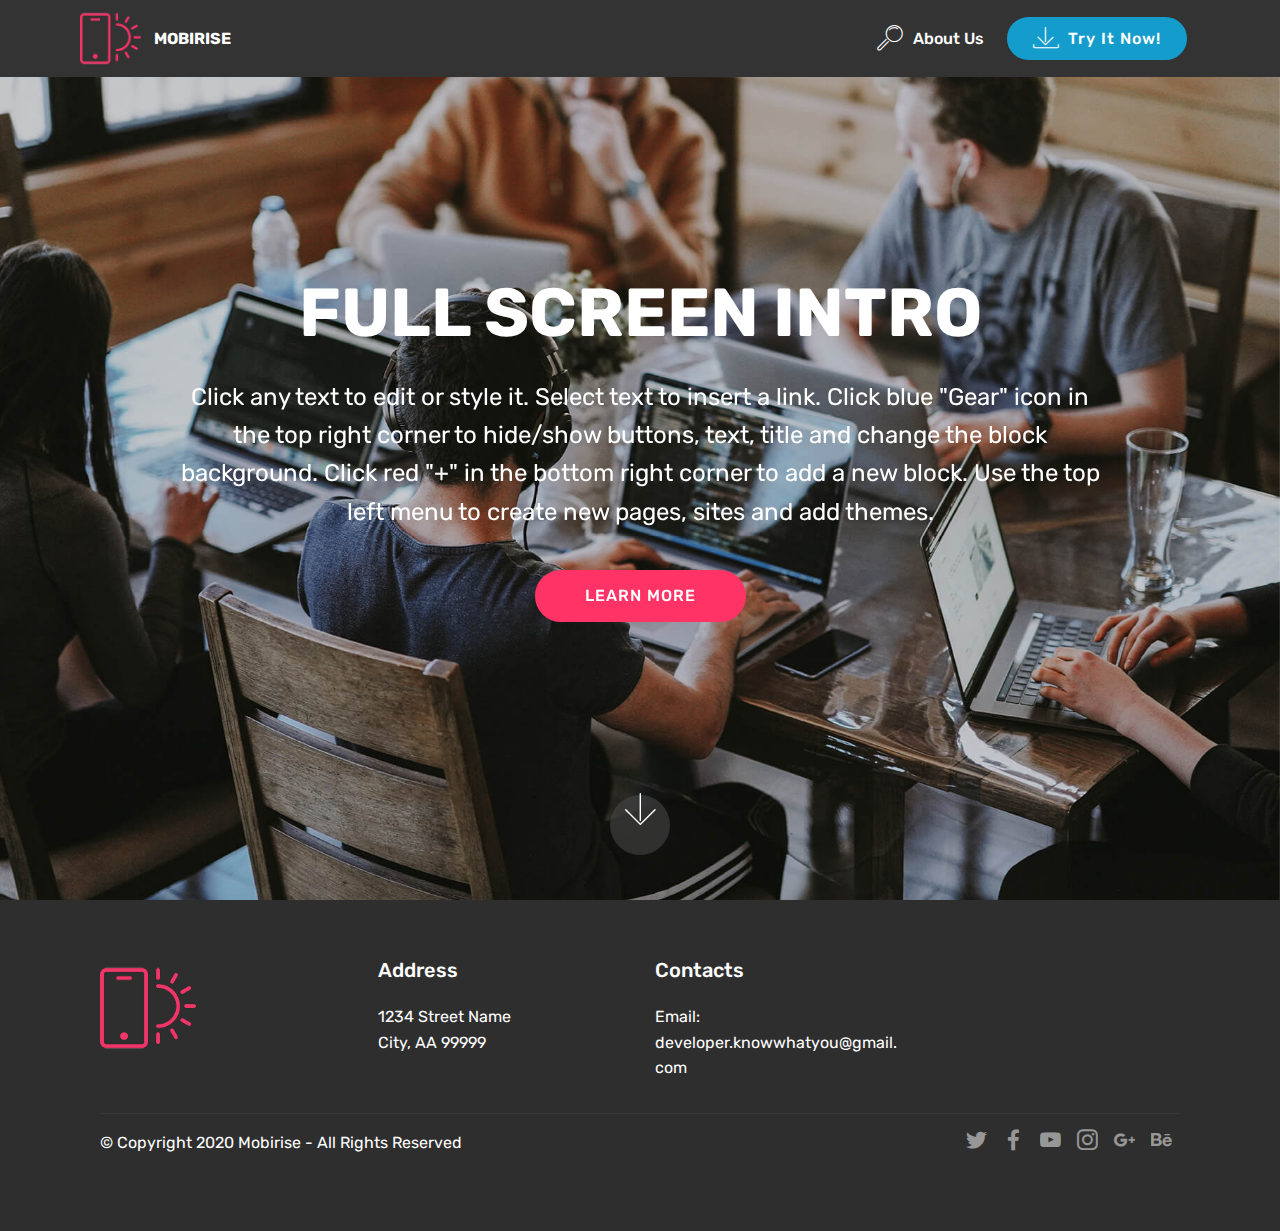
==== commit 611e1cdf: "create github pages" ====
--- a/index.html
+++ b/index.html
@@ -45,11 +45,9 @@
                          <img src="assets/images/logo2.png" alt="Mobirise" style="height: 3.8rem;">
                     </a>
                 </span>
-                <span class="navbar-caption-wrap">
-                    <a class="navbar-caption text-white display-4" href="https://mobirise.com">
+                <span class="navbar-caption-wrap"><a class="navbar-caption text-white display-4" href="index.html">
                         MOBIRISE
-                    </a>
-                </span>
+                    </a></span>
             </div>
         </div>
         <div class="collapse navbar-collapse" id="navbarSupportedContent">
@@ -59,17 +57,15 @@
                         About Us
                     </a>
                 </li></ul>
-            <div class="navbar-buttons mbr-section-btn">
-                <a class="btn btn-sm btn-primary display-4" href="https://mobirise.com">
+            <div class="navbar-buttons mbr-section-btn"><a class="btn btn-sm btn-primary display-4" href="https://mobirise.com">
                     <span class="mbri-save mbr-iconfont mbr-iconfont-btn "></span>
                     Try It Now!
-                </a>
-            </div>
+                </a></div>
         </div>
     </nav>
 </section>
 
-<section class="engine"><a href="https://mobirise.info/e">make your own website</a></section><section class="cid-qTkA127IK8 mbr-fullscreen mbr-parallax-background" id="header2-1">
+<section class="engine"><a href="https://mobirise.info/i">website creation software</a></section><section class="cid-qTkA127IK8 mbr-fullscreen mbr-parallax-background" id="header2-1">
 
     
 
@@ -125,20 +121,11 @@
                     Contacts
                 </h5>
                 <p class="mbr-text">
-                    Email: support@mobirise.com
-                    <br>Phone: +1 (0) 000 0000 001
-                    <br>Fax: +1 (0) 000 0000 002
-                </p>
+                    Email: developer.knowwhatyou@gmail.com&nbsp;<br></p>
             </div>
             <div class="col-12 col-md-3 mbr-fonts-style display-7">
-                <h5 class="pb-3">
-                    Links
-                </h5>
-                <p class="mbr-text">
-                    <a class="text-primary" href="https://mobirise.com/">Website builder</a>
-                    <br><a class="text-primary" href="https://mobirise.com/mobirise-free-win.zip">Download for Windows</a>
-                    <br><a class="text-primary" href="https://mobirise.com/mobirise-free-mac.zip">Download for Mac</a>
-                </p>
+                <h5 class="pb-3"></h5>
+                <p class="mbr-text"></p>
             </div>
         </div>
         <div class="footer-lower">
--- a/assets/mobirise/css/mbr-additional.css
+++ b/assets/mobirise/css/mbr-additional.css
@@ -1161,6 +1161,9 @@
     -webkit-justify-content: center;
   }
 }
+.cid-qTkAaeaxX5 H5 {
+  text-align: left;
+}
 .cid-qTkzRZLJNu .navbar {
   padding: .5rem 0;
   background: #333333;
--- a/assets/mobirise/css/mbr-additional.css
+++ b/assets/mobirise/css/mbr-additional.css
@@ -1161,6 +1161,9 @@
     -webkit-justify-content: center;
   }
 }
+.cid-qTkAaeaxX5 H5 {
+  text-align: left;
+}
 .cid-qTkzRZLJNu .navbar {
   padding: .5rem 0;
   background: #333333;
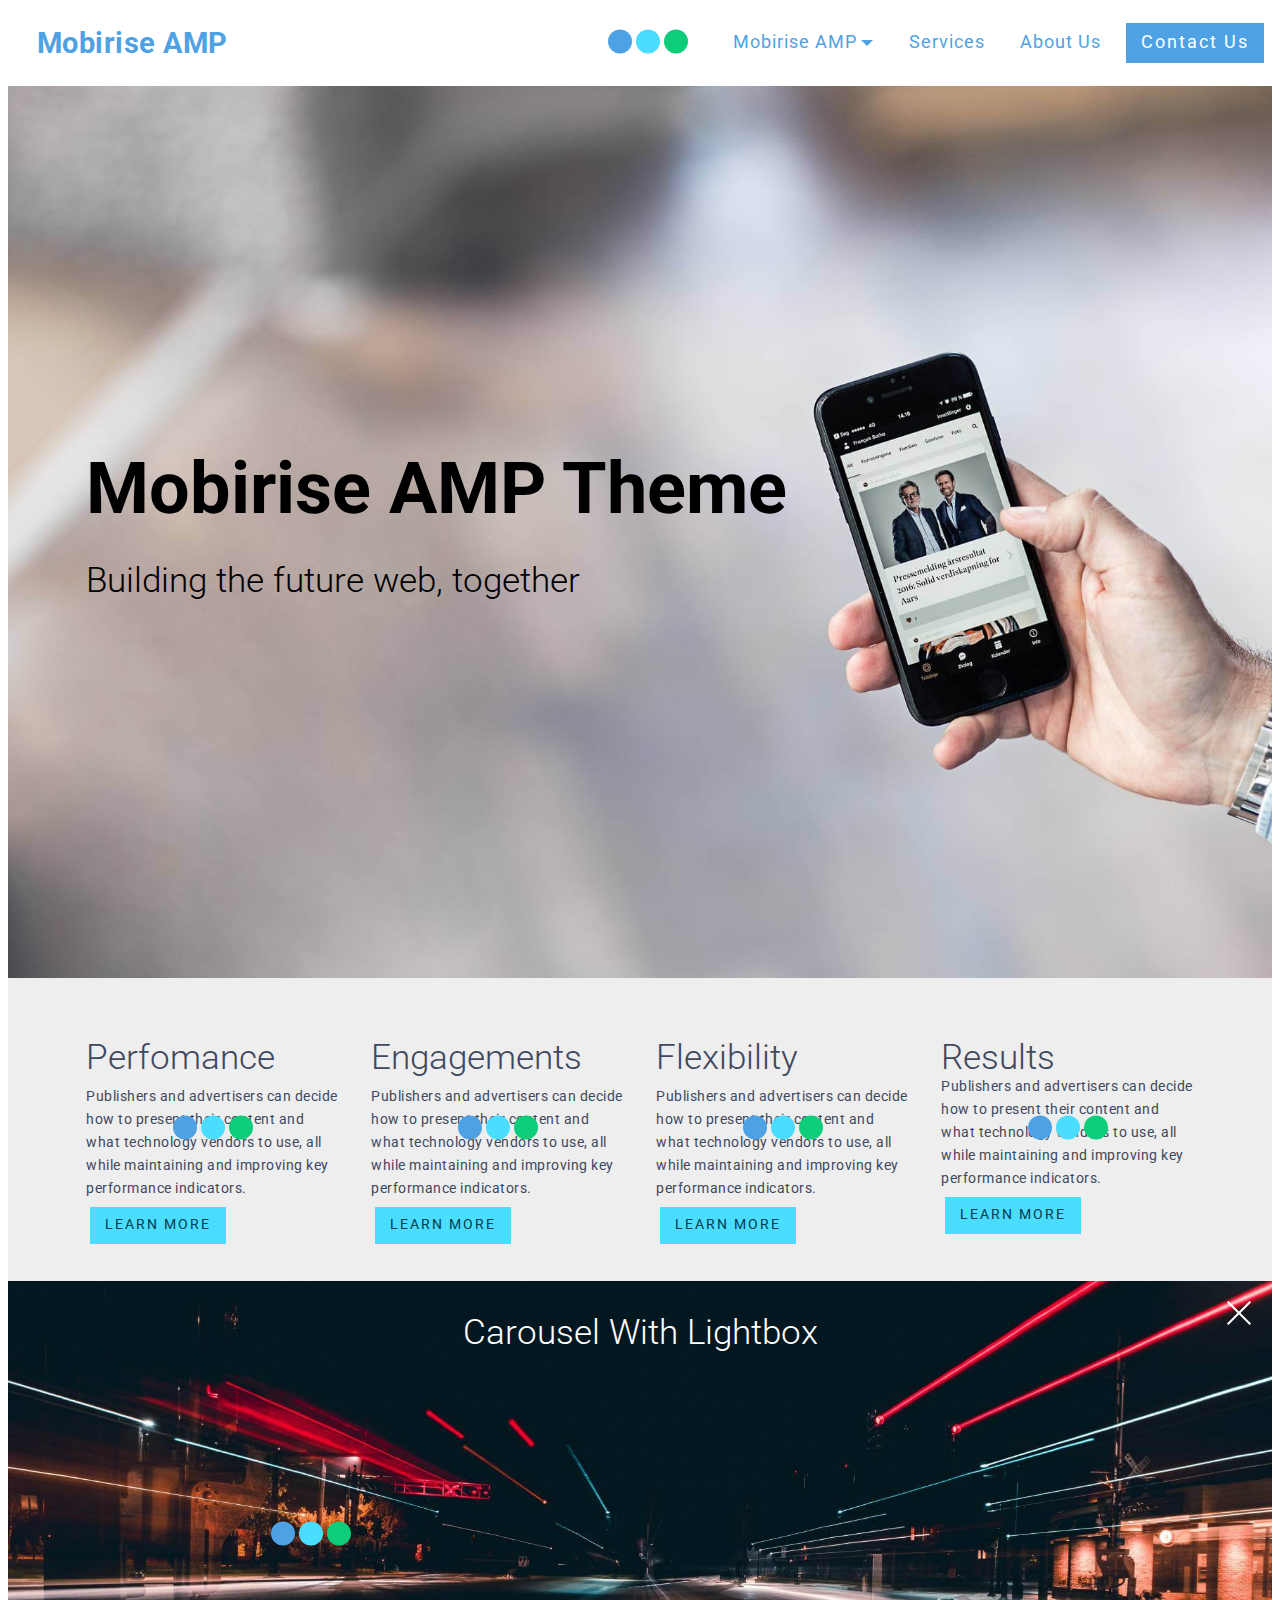
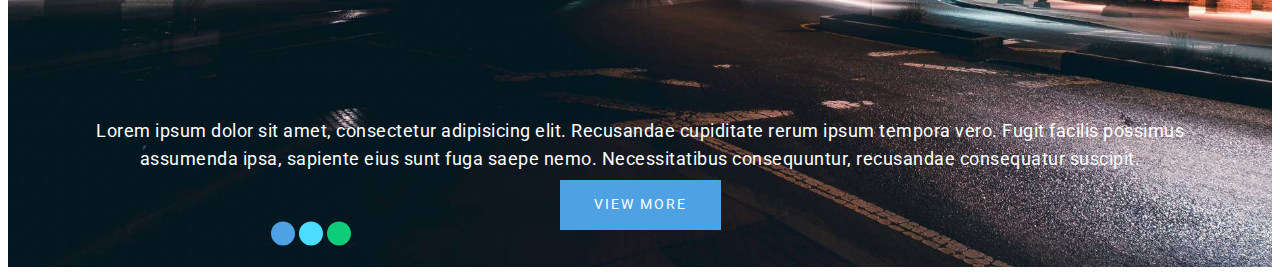
==== commit 58d6406a: "create github pages" ====
--- a/index.html
+++ b/index.html
@@ -1,195 +1,354 @@
 <!DOCTYPE html>
-<html  >
+<html amp >
 <head>
   <!-- Site made with Mobirise Website Builder v4.12.4, https://mobirise.com -->
   <meta charset="UTF-8">
   <meta http-equiv="X-UA-Compatible" content="IE=edge">
   <meta name="generator" content="Mobirise v4.12.4, mobirise.com">
   <meta name="viewport" content="width=device-width, initial-scale=1, minimum-scale=1">
-  <link rel="shortcut icon" href="assets/images/logo2.png" type="image/x-icon">
+  <link rel="shortcut icon" href="assets/images/logo1.png" type="image/x-icon">
   <meta name="description" content="">
-  
+  <meta name="amp-script-src" content="">
   
   <title>Home</title>
-  <link rel="stylesheet" href="assets/web/assets/mobirise-icons/mobirise-icons.css">
-  <link rel="stylesheet" href="assets/bootstrap/css/bootstrap.min.css">
-  <link rel="stylesheet" href="assets/bootstrap/css/bootstrap-grid.min.css">
-  <link rel="stylesheet" href="assets/bootstrap/css/bootstrap-reboot.min.css">
-  <link rel="stylesheet" href="assets/socicon/css/styles.css">
-  <link rel="stylesheet" href="assets/tether/tether.min.css">
-  <link rel="stylesheet" href="assets/dropdown/css/style.css">
-  <link rel="stylesheet" href="assets/theme/css/style.css">
-  <link rel="preload" as="style" href="assets/mobirise/css/mbr-additional.css"><link rel="stylesheet" href="assets/mobirise/css/mbr-additional.css" type="text/css">
-  
+  
+<link rel="canonical" href="https://kamerish.github.io/web/">
+ <style amp-boilerplate>body{-webkit-animation:-amp-start 8s steps(1,end) 0s 1 normal both;-moz-animation:-amp-start 8s steps(1,end) 0s 1 normal both;-ms-animation:-amp-start 8s steps(1,end) 0s 1 normal both;animation:-amp-start 8s steps(1,end) 0s 1 normal both}@-webkit-keyframes -amp-start{from{visibility:hidden}to{visibility:visible}}@-moz-keyframes -amp-start{from{visibility:hidden}to{visibility:visible}}@-ms-keyframes -amp-start{from{visibility:hidden}to{visibility:visible}}@-o-keyframes -amp-start{from{visibility:hidden}to{visibility:visible}}@keyframes -amp-start{from{visibility:hidden}to{visibility:visible}}</style>
+<noscript><style amp-boilerplate>body{-webkit-animation:none;-moz-animation:none;-ms-animation:none;animation:none}</style></noscript>
+<link href="https://fonts.googleapis.com/css?family=Roboto:100,100i,300,300i,400,400i,500,500i,700,700i,900,900i&subset=cyrillic&display=swap" rel="stylesheet">
+ 
+ <style amp-custom> 
+div,span,h1,h2,h3,h4,h5,h6,p,blockquote,a,ol,ul,li,figcaption,textarea,input{font: inherit;}*{-webkit-box-sizing: border-box;box-sizing: border-box;outline: none;}*:focus{outline: none;}body{position: relative;font-style: normal;line-height: 1;color: #3f485d;}section{background-color: #eeeeee;background-position: 50% 50%;background-repeat: no-repeat;background-size: cover;overflow: hidden;padding: 30px 0;}h1,h2,h3,h4,h5,h6{margin: 0;padding: 0;}p,li,blockquote{letter-spacing: 0.5px;line-height: 1.7;}ul,ol,blockquote,p{margin-bottom: 0;margin-top: 0;}a{cursor: pointer;}a,a:hover{text-decoration: none;}a.mbr-iconfont:hover{text-decoration: none;}h1,h2,h3,h4,h5,h6,.display-1,.display-2,.display-4,.display-5,.display-7{word-break: break-word;word-wrap: break-word;}b,strong{font-weight: bold;}blockquote{padding: 10px 0 10px 20px;position: relative;border-left: 3px solid;}input:-webkit-autofill,input:-webkit-autofill:hover,input:-webkit-autofill:focus,input:-webkit-autofill:active{-webkit-transition-delay: 9999s;transition-delay: 9999s;-webkit-transition-property: background-color,color;-o-transition-property: background-color,color;transition-property: background-color,color;}html,body{height: auto;min-height: 100vh;}.mbr-section-title{margin: 0;padding: 0;font-style: normal;line-height: 1.2;width: 100%;}.mbr-section-subtitle{line-height: 1.3;width: 100%;}.mbr-text{font-style: normal;line-height: 1.6;width: 100%;}.mbr-white{color: #ffffff;}.mbr-black{color: #000000;}.align-left{text-align: left;}.align-left .list-item{justify-content: flex-start;}.align-center{text-align: center;}.align-center .list-item{justify-content: center;}.align-right{text-align: right;}.align-right .list-item{justify-content: flex-end;}@media (max-width: 767px){.align-left,.align-center,.align-right{text-align: center;}.align-left .list-item,.align-center .list-item,.align-right .list-item{justify-content: center;}}.mbr-light{font-weight: 300;}.mbr-regular{font-weight: 400;}.mbr-semibold{font-weight: 500;}.mbr-bold{font-weight: 700;}.icons-list a{margin: 0 1rem 0 0;}.icons-list a:last-child{margin: 0;}.mbr-figure{align-self: center;}.hidden{visibility: hidden;}.super-hide{display: none;}.inactive{-webkit-user-select: none;-moz-user-select: none;-ms-user-select: none;user-select: none;pointer-events: none;-webkit-user-drag: none;user-drag: none;}.mbr-overlay{position: absolute;bottom: 0;left: 0;right: 0;top: 0;z-index: 0;}.map-placeholder{display: none;}.google-map,.google-map iframe{position: relative;width: 100%;height: 400px;}amp-img{width: 100%;}amp-img img{max-height: 100%;max-width: 100%;}img.mbr-temp{width: 100%;}.rounded{border-radius: 50%;}.is-builder .nodisplay + img[async],.is-builder .nodisplay + img[decoding="async"],.is-builder amp-img > a + img[async],.is-builder amp-img > a + img[decoding="async"]{display: none;}html:not(.is-builder) amp-img > a{position: absolute;top: 0;bottom: 0;left: 0;right: 0;z-index: 1;}.is-builder .temp-amp-sizer{position: absolute;}.is-builder amp-youtube .temp-amp-sizer,.is-builder amp-vimeo .temp-amp-sizer{position: static;}.mobirise-spinner{position: absolute;top: 50%;left: 40%;margin-left: 10%;-webkit-transform: translate3d(-50%,-50%,0);z-index: 4;}.mobirise-spinner em{width: 24px;height: 24px;background: #3ac;border-radius: 100%;display: inline-block;-webkit-animation: slide 1s infinite;}.mobirise-spinner em:nth-child(1){-webkit-animation-delay: 0.1s;}.mobirise-spinner em:nth-child(2){-webkit-animation-delay: 0.2s;}.mobirise-spinner em:nth-child(3){-webkit-animation-delay: 0.3s;}@-moz-keyframes slide{0%{-webkit-transform: scale(1);}50%{opacity: 0.3;-webkit-transform: scale(2);}100%{-webkit-transform: scale(1);}}@-webkit-keyframes slide{0%{-webkit-transform: scale(1);}50%{opacity: 0.3;-webkit-transform: scale(2);}100%{-webkit-transform: scale(1);}}@-o-keyframes slide{0%{-webkit-transform: scale(1);}50%{opacity: 0.3;-webkit-transform: scale(2);}100%{-webkit-transform: scale(1);}}@keyframes slide{0%{-webkit-transform: scale(1);}50%{opacity: 0.3;-webkit-transform: scale(2);}100%{-webkit-transform: scale(1);}}.mobirise-loader .amp-active > div{display: none;}.iconfont-wrapper{display: inline-block;}.mbr-flex{display: flex;}.flex-wrap{flex-wrap: wrap;}.mbr-jc-s{justify-content: flex-start;}.mbr-jc-c{justify-content: center;}.mbr-jc-e{justify-content: flex-end;}.mbr-row-reverse{flex-direction: row-reverse;}.mbr-column{flex-direction: column;}amp-img,img{height: 100%;width: 100%;}.hidden-slide{display: none;}.visible-slide{display: flex;}section,.container,.container-fluid{position: relative;word-wrap: break-word;}.mbr-fullscreen .mbr-overlay{min-height: 100vh;}.mbr-fullscreen{display: flex;align-items: center;height: 100vh;min-height: 100vh;padding: 3rem 0;}.container{padding: 0 1rem;width: 100%;margin-right: auto;margin-left: auto;}@media (max-width: 767px){.container{max-width: 540px;}} @media (min-width: 768px){.container{max-width: 720px;}} @media (min-width: 992px){.container{max-width: 960px;}} @media (min-width: 1200px){.container{max-width: 1140px;}}.container-fluid{width: 100%;padding: 0 1rem;}.btn{position: relative;font-weight: 400;margin: 0.4rem 0.5rem;border: 2px solid;font-style: normal;white-space: normal;transition: all 0.3s ease-in-out,box-shadow 2s ease-in-out,-webkit-box-shadow 2s ease-in-out;display: inline-flex;align-items: center;justify-content: center;word-break: break-word;line-height: 1;letter-spacing: 2px;}.btn-form{padding: 1rem 2rem;}.btn-form:hover{cursor: pointer;}.btn{padding: 1rem 2rem;border-radius: 0px;}.btn-sm{padding: 0.6rem 0.8rem;border-radius: 0px;}.btn-md{padding: 1rem 2rem;border-radius: 0px;}.btn-lg{padding: 1.2rem 3.2rem;border-radius: 0px;}form .btn,form .mbr-section-btn{margin: 0;}.note-popover .btn:after{display: none;}.mbr-section-btn{margin: 0 -0.25rem;font-size: 0;}nav .mbr-section-btn{margin-left: 0rem;margin-right: 0rem;}.btn .mbr-iconfont,.btn.btn-md .mbr-iconfont{cursor: pointer;margin: 0 0.8rem 0 0;}.btn-sm .mbr-iconfont{margin: 0 0.5rem 0 0;}[type="submit"]{-webkit-appearance: none;}section.menu{min-height: 70px;overflow: visible;padding: 0;}.menu-container{display: flex;-webkit-box-pack: justify;-ms-flex-pack: justify;justify-content: space-between;align-items: center;min-height: 70px;}@media (max-width: 991px){.menu-container{max-width: 100%;padding: 0.5rem 1rem;}} @media (max-width: 767px){.menu-container{padding: 0.5rem 1rem;}}.navbar{z-index: 100;width: 100%;position: absolute;}.navbar-fixed-top{position: fixed;top: 0;}.navbar-brand{display: flex;align-items: center;word-break: break-word;z-index: 1;}.navbar-logo{margin: 0 0.8rem 0 0;}@media (max-width: 767px){.navbar-logo amp-img{max-height: 35px;max-width: 35px;}}.navbar-caption-wrap{display: flex;}.navbar .navbar-collapse{display: flex;-ms-flex-preferred-size: auto;flex-basis: auto;align-items: center;justify-content: flex-end;}@media (max-width: 991px){.navbar .navbar-collapse{display: none;position: absolute;top: 0;right: 0;height: 100vh;overflow-y: auto;padding: 70px 2rem 1rem;z-index: 1;}}@media (max-width: 991px){.navbar.opened .navbar-collapse.show,.navbar.opened .navbar-collapse.collapsing{display: block;}.is-builder .navbar-collapse{position: fixed;}}.navbar-nav{list-style-type: none;display: flex;flex-wrap: wrap;padding-left: 0;min-width: 10rem;}@media (max-width: 991px){.navbar-nav{flex-direction: column;}} .navbar-nav .mbr-iconfont{margin: 0 0.2rem 0 0;}.nav-item{word-break: break-all;}.nav-link{display: flex;align-items: center;justify-content: center;}.nav-link,.navbar-caption{transition: all 0.2s;letter-spacing: 1px;}.nav-dropdown .dropdown-menu{min-width: 10rem;position: absolute;left: 0;padding: 1.25rem 0;}.nav-dropdown .dropdown-menu .dropdown-item{line-height: 2;display: flex;justify-content: center;align-items: center;padding: 0.25rem 1.5rem;white-space: nowrap;}.nav-dropdown .dropdown-menu .dropdown{position: relative;}.dropdown-menu .dropdown:hover > .dropdown-menu{opacity: 1;pointer-events: all;}.nav-dropdown .dropdown-submenu{top: 0;left: 100%;margin: 0;}.nav-item.dropdown{position: relative;}.nav-item.dropdown .dropdown-menu{opacity: 0;pointer-events: none;}.nav-item.dropdown:hover > .dropdown-menu{opacity: 1;pointer-events: all;}.link.dropdown-toggle:after{content: "";margin-left: 0.25rem;border-top: 0.35em solid;border-right: 0.35em solid transparent;border-left: 0.35em solid transparent;border-bottom: 0;}.navbar .dropdown.open > .dropdown-menu{display: block;}@media (max-width: 991px){.is-builder .nav-dropdown .dropdown-menu{position: relative;}.nav-dropdown .dropdown-submenu{left: 0;}.nav-dropdown .dropdown-menu .dropdown-item{padding: 0.25rem 1.5rem;margin: 0;justify-content: center;}.nav-dropdown .dropdown-menu .dropdown-item:after{right: auto;}.navbar.opened .dropdown-menu{top: 0;}.dropdown-toggle[data-toggle="dropdown-submenu"]:after{content: "";margin-left: 0.25rem;border-top: 0.35em solid;border-right: 0.35em solid transparent;border-left: 0.35em solid transparent;border-bottom: 0;top: 55%;}}.navbar-buttons{display: flex;flex-wrap: wrap;align-items: center;justify-content: center;}@media (max-width: 991px){.navbar-buttons{flex-direction: column;}}.menu-social-list{display: flex;align-items: center;justify-content: center;flex-wrap: wrap;}.menu-social-list a{margin: 0 0.5rem;}.menu-social-list a span{font-size: 1.5rem;}button.navbar-toggler{position: absolute;right: 20px;top: 25px;width: 31px;height: 20px;cursor: pointer;transition: all .2s;-ms-flex-item-align: center;-ms-grid-row-align: center;align-self: center;}.hamburger span{position: absolute;right: 0;width: 30px;height: 2px;border-right: 5px;}.hamburger span:nth-child(1){top: 0;transition: all .2s;}.hamburger span:nth-child(2){top: 8px;transition: all .15s;}.hamburger span:nth-child(3){top: 8px;transition: all .15s;}.hamburger span:nth-child(4){top: 16px;transition: all .2s;}nav.opened .navbar-toggler:not(.hide) .hamburger span:nth-child(4),nav.opened .navbar-toggler:not(.hide) .hamburger span:nth-child(1){top: 8px;width: 0;opacity: 0;right: 50%;transition: all .2s;}nav.opened .navbar-toggler:not(.hide) .hamburger span:nth-child(2){transform: rotate(-45deg);transition: all .25s;}nav.opened .navbar-toggler:not(.hide) .hamburger span:nth-child(3){transform: rotate(45deg);transition: all .25s;}.ampstart-btn.hamburger{position: absolute;top: 25px;right: 20px;margin-left: auto;height: 20px;width: 30px;background: none;border: none;cursor: pointer;z-index: 1000;}@media (min-width: 992px){.ampstart-btn,amp-sidebar{display: none;}.dropdown-menu .dropdown-toggle:after{content: "";border-bottom: 0.35em solid transparent;border-left: 0.35em solid;border-right: 0;border-top: 0.35em solid transparent;margin-left: 0.3rem;margin-top: -0.3077em;position: absolute;right: 1.1538em;top: 50%;}}.close-sidebar{width: 30px;height: 30px;position: relative;cursor: pointer;background-color: transparent;border: none;}.close-sidebar span{position: absolute;left: 0;width: 30px;height: 2px;border-right: 5px;top: 14px;}.close-sidebar span:nth-child(1){transform: rotate(-45deg);}.close-sidebar span:nth-child(2){transform: rotate(45deg);}.builder-sidebar{position: relative;height: 100vh;overflow-y: auto;min-width: 10rem;z-index: 1030;padding: 1rem 2rem;max-width: 20rem;}.builder-sidebar .dropdown:hover > .dropdown-menu{position: relative;text-align: center;}section.sidebar-open:before{content: '';position: fixed;top: 0;bottom: 0;right: 0;left: 0;background-color: rgba(0,0,0,0.2);z-index: 1040;}.is-builder section.horizontal-menu .ampstart-btn{display: none;}.is-builder section.horizontal-menu .dropdown-menu{z-index: auto;opacity: 1;pointer-events: auto;}.is-builder .menu{overflow: visible;}#sidebar{background-color: transparent;}.card-title{margin: 0;}.card{position: relative;background-color: transparent;border: none;border-radius: 0;width: 100%;padding: 0 1rem;}@media (max-width: 767px){.card:not(.last-child){padding-bottom: 30px;}} .card .card-img{width: auto;border-radius: 0;}.card .card-wrapper{height: 100%;}@media (max-width: 767px){.card .card-wrapper{flex-direction: column;}} .card img{height: 100%;-o-object-fit: cover;object-fit: cover;-o-object-position: center;object-position: center;}.card-inner,.items-list{display: flex;flex-direction: column;}.items-list{list-style-type: none;padding: 0;}.items-list .list-item{padding: 1rem 2rem;}.card-head{padding: 1.5rem 2rem;}.card-price-wrap{padding: 1rem 2rem;}.card-button{padding: 1rem;margin: 0;}.timeline-wrap{position: relative;}.timeline-wrap .iconBackground{position: absolute;left: 50%;width: 20px;height: 20px;line-height: 30px;text-align: center;border-radius: 50%;font-size: 30px;display: inline-block;background-color: #000000;top: 20px;margin: 0 0 0 -10px;}@media (max-width: 767px){.timeline-wrap .iconBackground{left: 0;}}.separline{position: relative;}@media (max-width: 767px){.separline:not(.last-child){padding-bottom: 2rem;}} .separline:before{position: absolute;content: "";width: 2px;background-color: #000000;left: calc(50% - 1px);height: calc(100% - 20px);top: 40px;}@media (max-width: 767px){.separline:before{left: 0;}}.gallery-img-wrap{position: relative;height: 100%;}.gallery-img-wrap:hover{cursor: pointer;}.gallery-img-wrap:hover .icon-wrap,.gallery-img-wrap:hover .caption-on-hover{opacity: 1;}.gallery-img-wrap:hover:after{opacity: .5;}.gallery-img-wrap amp-img{height: 100%;}.gallery-img-wrap:after{content: "";position: absolute;top: 0;bottom: 0;left: 0;right: 0;background: #000;opacity: 0;transition: opacity 0.2s;pointer-events: none;}.gallery-img-wrap .icon-wrap,.gallery-img-wrap .img-caption{z-index: 3;pointer-events: none;position: absolute;}.gallery-img-wrap .icon-wrap,.gallery-img-wrap .caption-on-hover{opacity: 0;transition: opacity 0.2s;}.gallery-img-wrap .icon-wrap{left: 50%;top: 50%;transform: translate(-50%,-50%);background-color: #fff;padding: .5rem;border-radius: 50%;}.gallery-img-wrap .amp-iconfont{color: #000;font-size: 1rem;width: 1rem;display: block;}.gallery-img-wrap .img-caption{left: 0;right: 0;}.gallery-img-wrap .img-caption.caption-top{top: 0;}.gallery-img-wrap .img-caption.caption-bottom{bottom: 0;}.gallery-img-wrap .img-caption:not(.caption-on-hover):after{content: "";position: absolute;top: 0;left: 0;right: 0;height: 100%;transition: opacity 0.2s;z-index: -1;pointer-events: none;}@media (max-width: 767px){.gallery-img-wrap:after,.gallery-img-wrap:hover:after,.gallery-img-wrap .icon-wrap{display: none;}.gallery-img-wrap .caption-on-hover{opacity: 1;}}.is-builder .gallery-img-wrap .icon-wrap,.is-builder .gallery-img-wrap .img-caption > *{pointer-events: all;}.amp-carousel-button,.dots-wrapper .dots span{transition: all 0.4s;cursor: pointer;outline: none;}.amp-carousel-button{width: 50px;height: 50px;border-radius: 50%;}.dots-wrapper .dots{display: inline-block;margin: 4px 8px;}.dots-wrapper .dots span{display: block;border-radius: 12px;height: 24px;width: 24px;background-color: #ffffff;border: 10px solid #cccccc;opacity: 0.5;}.dots-wrapper .dots span.current{width: 40px;}.dots-wrapper .dots span:hover,.dots-wrapper .dots span.current{opacity: 1;}.amp-carousel-button-next:after{right: 1rem;}.amp-carousel-button-prev:after{left: 1rem;}button.btn-img{cursor: pointer;}.is-builder .preview button.btn-img{opacity: 0.5;position: relative;pointer-events: none;}amp-image-lightbox,.lightbox{background: rgba(0,0,0,0.8);display: flex;flex-wrap: wrap;align-items: center;justify-content: center;width: 100%;height: 100%;overflow: auto;}amp-image-lightbox a.control,.lightbox a.control{position: absolute;cursor: default;top: 0;right: 0;}amp-image-lightbox .close,.lightbox .close{background: none;border: none;position: absolute;top: 16px;right: 16px;height: 32px;width: 32px;cursor: pointer;z-index: 1000;}amp-image-lightbox .close:before,amp-image-lightbox .close:after,.lightbox .close:before,.lightbox .close:after{position: absolute;top: 0;right: 16px;content: ' ';height: 32px;width: 2px;background-color: #fff;}amp-image-lightbox .close:before,.lightbox .close:before{transform: rotate(45deg);}amp-image-lightbox .close:after,.lightbox .close:after{transform: rotate(-45deg);}amp-image-lightbox .video-block,.lightbox .video-block{width: 100%;}div[submit-success] > *,div[submit-error] > *{padding: 15px;margin-bottom: 1rem;}.form-block{z-index: 1;background-color: transparent;padding: 30px;position: relative;overflow: hidden;}.form-block .mbr-overlay{z-index: -1;}@media (max-width: 991px){.form-block{padding: 15px;}}form input,form textarea,form select{padding: 15px 0.5rem;line-height: 1.45;width: 100%;background: #ffffff;border-width: 1px;border-style: solid;border-color: #767676;border-radius: 0;color: #000000;}form input[type="checkbox"],form input[type="radio"]{border: none;background: none;width: auto;}form .field{padding-bottom: 0.5rem;padding-top: 0.5rem;}form textarea.field-input{height: 200px;}form .fieldset{display: flex;justify-content: center;flex-wrap: wrap;align-items: center;}textarea[type="hidden"]{display: none;}.form-check{margin-bottom: 0;}.form-check-label{padding-left: 0;}.form-check-input{position: relative;margin: 4px;}.form-check-inline{display: inline-flex;align-items: center;padding-left: 0;margin-right: .75rem;}.mbr-row,.mbr-form-row{display: -webkit-box;display: -ms-flexbox;display: flex;-ms-flex-wrap: wrap;flex-wrap: wrap;margin-left: -1rem;margin-right: -1rem;}.mbr-form-row{margin-left: -0.5rem;margin-right: -0.5rem;}.mbr-form-row > [class*="mbr-col"]{padding-left: 0.5rem;padding-right: 0.5rem;}@media (max-width: 767px){.mbr-col,.mbr-col-auto{padding-right: 1rem;padding-left: 1rem;}.mbr-col-sm-12{-ms-flex: 0 0 100%;-webkit-box-flex: 0;flex: 0 0 100%;max-width: 100%;padding-right: 1rem;padding-left: 1rem;}}@media (min-width: 768px){.mbr-col,.mbr-col-auto{padding-right: 1rem;padding-left: 1rem;}.mbr-col-md-2{-ms-flex: 0 0 16.6666666667%;-webkit-box-flex: 0;flex: 0 0 16.6666666667%;max-width: 16.6666666667%;padding-right: 1rem;padding-left: 1rem;}.mbr-col-md-3{-ms-flex: 0 0 25%;-webkit-box-flex: 0;flex: 0 0 25%;max-width: 25%;padding-right: 1rem;padding-left: 1rem;}.mbr-col-md-4{-ms-flex: 0 0 33.3333333333%;-webkit-box-flex: 0;flex: 0 0 33.3333333333%;max-width: 33.3333333333%;padding-right: 1rem;padding-left: 1rem;}.mbr-col-md-5{-ms-flex: 0 0 41.6666666667%;-webkit-box-flex: 0;flex: 0 0 41.6666666667%;max-width: 41.6666666667%;padding-right: 1rem;padding-left: 1rem;}.mbr-col-md-6{-ms-flex: 0 0 50%;-webkit-box-flex: 0;flex: 0 0 50%;max-width: 50%;padding-right: 1rem;padding-left: 1rem;}.mbr-col-md-7{-ms-flex: 0 0 58.3333333333%;-webkit-box-flex: 0;flex: 0 0 58.3333333333%;max-width: 58.3333333333%;padding-right: 1rem;padding-left: 1rem;}.mbr-col-md-8{-ms-flex: 0 0 66.6666666667%;-webkit-box-flex: 0;flex: 0 0 66.6666666667%;max-width: 66.6666666667%;padding-right: 1rem;padding-left: 1rem;}.mbr-col-md-10{-ms-flex: 0 0 83.3333333333%;-webkit-box-flex: 0;flex: 0 0 83.3333333333%;max-width: 83.3333333333%;padding-right: 1rem;padding-left: 1rem;}.mbr-col-md-12{-ms-flex: 0 0 100%;-webkit-box-flex: 0;flex: 0 0 100%;max-width: 100%;padding-right: 1rem;padding-left: 1rem;}}.mbr-col{-ms-flex: 1 1 auto;-webkit-box-flex: 1;flex: 1 1 auto;max-width: 100%;}.mbr-col-auto{-ms-flex: 0 0 auto;flex: 0 0 auto;width: auto;}@media (min-width: 992px){.mbr-col,.mbr-col-auto{padding-right: 1rem;padding-left: 1rem;}.mbr-col-lg-2{-ms-flex: 0 0 16.6666666667%;-webkit-box-flex: 0;flex: 0 0 16.6666666667%;max-width: 16.6666666667%;padding-right: 1rem;padding-left: 1rem;}.mbr-col-lg-3{-ms-flex: 0 0 25%;-webkit-box-flex: 0;flex: 0 0 25%;max-width: 25%;padding-right: 1rem;padding-left: 1rem;}.mbr-col-lg-4{-ms-flex: 0 0 33.3333333333%;-webkit-box-flex: 0;flex: 0 0 33.3333333333%;max-width: 33.3333333333%;padding-right: 1rem;padding-left: 1rem;}.mbr-col-lg-5{-ms-flex: 0 0 41.6666666667%;-webkit-box-flex: 0;flex: 0 0 41.6666666667%;max-width: 41.6666666667%;padding-right: 1rem;padding-left: 1rem;}.mbr-col-lg-6{-ms-flex: 0 0 50%;-webkit-box-flex: 0;flex: 0 0 50%;max-width: 50%;padding-right: 1rem;padding-left: 1rem;}.mbr-col-lg-7{-ms-flex: 0 0 58.3333333333%;-webkit-box-flex: 0;flex: 0 0 58.3333333333%;max-width: 58.3333333333%;padding-right: 1rem;padding-left: 1rem;}.mbr-col-lg-8{-ms-flex: 0 0 66.6666666667%;-webkit-box-flex: 0;flex: 0 0 66.6666666667%;max-width: 66.6666666667%;padding-right: 1rem;padding-left: 1rem;}.mbr-col-lg-9{-ms-flex: 0 0 75%;-webkit-box-flex: 0;flex: 0 0 75%;max-width: 75%;padding-right: 1rem;padding-left: 1rem;}.mbr-col-lg-10{-ms-flex: 0 0 83.3333333333%;-webkit-box-flex: 0;flex: 0 0 83.3333333333%;max-width: 83.3333333333%;padding-right: 1rem;padding-left: 1rem;}.mbr-col-lg-12{-ms-flex: 0 0 100%;-webkit-box-flex: 0;flex: 0 0 100%;max-width: 100%;padding-right: 1rem;padding-left: 1rem;}}@media (min-width: 992px){.lg-pb{padding-bottom: 3rem;}}@media (max-width: 991px){.md-pb{padding-bottom: 3rem;}}.mbr-pt-1,.mbr-py-1{padding-top: 10px;}.mbr-pb-1,.mbr-py-1{padding-bottom: 10px;}.mbr-px-1{padding-left: 10px;padding-right: 10px;}.mbr-p-1{padding: 10px;}.mbr-pt-2,.mbr-py-2{padding-top: 1rem;}.mbr-pb-2,.mbr-py-2{padding-bottom: 1rem;}.mbr-px-2{padding-left: 1rem;padding-right: 1rem;}.mbr-p-2{padding: 1rem;}.mbr-pt-3,.mbr-py-3{padding-top: 25px;}.mbr-pb-3,.mbr-py-3{padding-bottom: 25px;}.mbr-px-3{padding-left: 25px;padding-right: 25px;}.mbr-p-3{padding: 25px;}.mbr-pt-4,.mbr-py-4{padding-top: 2rem;}.mbr-pb-4,.mbr-py-4{padding-bottom: 2rem;}.mbr-px-4{padding-left: 2rem;padding-right: 2rem;}.mbr-p-4{padding: 2rem;}.mbr-pt-5,.mbr-py-5{padding-top: 3rem;}.mbr-pb-5,.mbr-py-5{padding-bottom: 3rem;}.mbr-px-5{padding-left: 3rem;padding-right: 3rem;}.mbr-p-5{padding: 3rem;}@media (max-width: 991px){.mbr-py-4,.mbr-py-5{padding-top: 1rem;padding-bottom: 1rem;}.mbr-px-4,.mbr-px-5{padding-left: 1rem;padding-right: 1rem;}.mbr-p-3,.mbr-p-4,.mbr-p-5{padding: 1rem;}}.mbr-ml-auto{margin-left: auto;}.mbr-mr-auto{margin-right: auto;}.mbr-m-auto{margin: auto;}#scrollToTopMarker{position: absolute;width: 0px;height: 0px;top: 300px;}#scrollToTopButton{position: fixed;bottom: 25px;right: 25px;opacity: .4;z-index: 5000;font-size: 32px;height: 60px;width: 60px;border: none;border-radius: 3px;cursor: pointer;}#scrollToTopButton:focus{outline: none;}#scrollToTopButton a:before{content: '';position: absolute;height: 40%;top: 36%;width: 2px;left: calc(50% - 1px);}#scrollToTopButton a:after{content: '';position: absolute;border-top: 2px solid;border-right: 2px solid;width: 40%;height: 40%;left: calc(30% - 1px);bottom: 30%;transform: rotate(-45deg);}.is-builder #scrollToTopButton a:after{left: 30%;}a{font-style: normal;font-weight: 400;}@media (max-width: 767px){.mbr-section-btn,.mbr-section-title{text-align: center;}}
+body{font-family: Roboto;}blockquote{border-color: #4ea2e3;}div[submit-success] > *{background: #0dcd7b;color: #000000;}div[submit-error] > *{background: #a0a0a0;color: #ffffff;}.display-1{font-family: 'Roboto',sans-serif;font-size: 4.5rem;}.display-2{font-family: 'Roboto',sans-serif;font-size: 2.2rem;}.display-4{font-family: 'Roboto',sans-serif;font-size: 0.9rem;}.display-5{font-family: 'Roboto',sans-serif;font-size: 1.8rem;}.display-7{font-family: 'Roboto',sans-serif;font-size: 1.1rem;}.display-1 .mbr-iconfont-btn{font-size: 4.5rem;width: 4.5rem;}.display-2 .mbr-iconfont-btn{font-size: 2.2rem;width: 2.2rem;}.display-4 .mbr-iconfont-btn{font-size: 0.9rem;width: 0.9rem;}.display-5 .mbr-iconfont-btn{font-size: 1.8rem;width: 1.8rem;}.display-7 .mbr-iconfont-btn{font-size: 1.1rem;width: 1.1rem;}@media (max-width: 768px){.display-1{font-size: 3.6rem;font-size: calc( 2.225rem + (4.5 - 2.225) * ((100vw - 20rem) / (48 - 20)));line-height: calc( 1.4 * (2.225rem + (4.5 - 2.225) * ((100vw - 20rem) / (48 - 20))));}.display-2{font-size: 1.76rem;font-size: calc( 1.42rem + (2.2 - 1.42) * ((100vw - 20rem) / (48 - 20)));line-height: calc( 1.4 * (1.42rem + (2.2 - 1.42) * ((100vw - 20rem) / (48 - 20))));}.display-4{font-size: 0.72rem;font-size: calc( 0.965rem + (0.9 - 0.965) * ((100vw - 20rem) / (48 - 20)));line-height: calc( 1.4 * (0.965rem + (0.9 - 0.965) * ((100vw - 20rem) / (48 - 20))));}.display-5{font-size: 1.44rem;font-size: calc( 1.28rem + (1.8 - 1.28) * ((100vw - 20rem) / (48 - 20)));line-height: calc( 1.4 * (1.28rem + (1.8 - 1.28) * ((100vw - 20rem) / (48 - 20))));}}.bg-primary{background-color: #4ea2e3;}.bg-success{background-color: #0dcd7b;}.bg-info{background-color: #8282e7;}.bg-warning{background-color: #767676;}.bg-danger{background-color: #a0a0a0;}.btn-primary,.btn-primary:active,.btn-primary.active{background-color: #4ea2e3;border-color: #4ea2e3;color: #ffffff;}.btn-primary:hover,.btn-primary:focus,.btn-primary.focus{color: #ffffff;background-color: #1f7dc5;border-color: #1f7dc5;}.btn-primary.disabled,.btn-primary:disabled{color: #ffffff;background-color: #1f7dc5;border-color: #1f7dc5;}.btn-secondary,.btn-secondary:active,.btn-secondary.active{background-color: #4addff;border-color: #4addff;color: #003c4a;}.btn-secondary:hover,.btn-secondary:focus,.btn-secondary.focus{color: #003c4a;background-color: #00cdfd;border-color: #00cdfd;}.btn-secondary.disabled,.btn-secondary:disabled{color: #003c4a;background-color: #00cdfd;border-color: #00cdfd;}.btn-info,.btn-info:active,.btn-info.active{background-color: #8282e7;border-color: #8282e7;color: #ffffff;}.btn-info:hover,.btn-info:focus,.btn-info.focus{color: #ffffff;background-color: #4242db;border-color: #4242db;}.btn-info.disabled,.btn-info:disabled{color: #ffffff;background-color: #4242db;border-color: #4242db;}.btn-success,.btn-success:active,.btn-success.active{background-color: #0dcd7b;border-color: #0dcd7b;color: #ffffff;}.btn-success:hover,.btn-success:focus,.btn-success.focus{color: #ffffff;background-color: #088550;border-color: #088550;}.btn-success.disabled,.btn-success:disabled{color: #ffffff;background-color: #088550;border-color: #088550;}.btn-warning,.btn-warning:active,.btn-warning.active{background-color: #767676;border-color: #767676;color: #ffffff;}.btn-warning:hover,.btn-warning:focus,.btn-warning.focus{color: #ffffff;background-color: #505050;border-color: #505050;}.btn-warning.disabled,.btn-warning:disabled{color: #ffffff;background-color: #505050;border-color: #505050;}.btn-danger,.btn-danger:active,.btn-danger.active{background-color: #a0a0a0;border-color: #a0a0a0;color: #ffffff;}.btn-danger:hover,.btn-danger:focus,.btn-danger.focus{color: #ffffff;background-color: #7a7a7a;border-color: #7a7a7a;}.btn-danger.disabled,.btn-danger:disabled{color: #ffffff;background-color: #7a7a7a;border-color: #7a7a7a;}.btn-black,.btn-black:active,.btn-black.active{background-color: #333333;border-color: #333333;color: #ffffff;}.btn-black:hover,.btn-black:focus,.btn-black.focus{color: #ffffff;background-color: #0d0d0d;border-color: #0d0d0d;}.btn-black.disabled,.btn-black:disabled{color: #ffffff;background-color: #0d0d0d;border-color: #0d0d0d;}.btn-white,.btn-white:active,.btn-white.active{background-color: #ffffff;border-color: #ffffff;color: #808080;}.btn-white:hover,.btn-white:focus,.btn-white.focus{color: #808080;background-color: #d9d9d9;border-color: #d9d9d9;}.btn-white.disabled,.btn-white:disabled{color: #808080;background-color: #d9d9d9;border-color: #d9d9d9;}.btn-white,.btn-white:active,.btn-white.active{color: #333333;}.btn-white:hover,.btn-white:focus,.btn-white.focus{color: #333333;}.btn-white.disabled,.btn-white:disabled{color: #333333;}.btn-primary-outline,.btn-primary-outline:active,.btn-primary-outline.active{background: none;border-color: #1c6faf;color: #1c6faf;}.btn-primary-outline:hover,.btn-primary-outline:focus,.btn-primary-outline.focus{color: #ffffff;background-color: #4ea2e3;border-color: #4ea2e3;}.btn-primary-outline.disabled,.btn-primary-outline:disabled{color: #ffffff;background-color: #4ea2e3;border-color: #4ea2e3;}.btn-secondary-outline,.btn-secondary-outline:active,.btn-secondary-outline.active{background: none;border-color: #00b8e3;color: #00b8e3;}.btn-secondary-outline:hover,.btn-secondary-outline:focus,.btn-secondary-outline.focus{color: #003c4a;background-color: #4addff;border-color: #4addff;}.btn-secondary-outline.disabled,.btn-secondary-outline:disabled{color: #003c4a;background-color: #4addff;border-color: #4addff;}.btn-info-outline,.btn-info-outline:active,.btn-info-outline.active{background: none;border-color: #2c2cd7;color: #2c2cd7;}.btn-info-outline:hover,.btn-info-outline:focus,.btn-info-outline.focus{color: #ffffff;background-color: #8282e7;border-color: #8282e7;}.btn-info-outline.disabled,.btn-info-outline:disabled{color: #ffffff;background-color: #8282e7;border-color: #8282e7;}.btn-success-outline,.btn-success-outline:active,.btn-success-outline.active{background: none;border-color: #076d41;color: #076d41;}.btn-success-outline:hover,.btn-success-outline:focus,.btn-success-outline.focus{color: #ffffff;background-color: #0dcd7b;border-color: #0dcd7b;}.btn-success-outline.disabled,.btn-success-outline:disabled{color: #ffffff;background-color: #0dcd7b;border-color: #0dcd7b;}.btn-warning-outline,.btn-warning-outline:active,.btn-warning-outline.active{background: none;border-color: #434343;color: #434343;}.btn-warning-outline:hover,.btn-warning-outline:focus,.btn-warning-outline.focus{color: #ffffff;background-color: #767676;border-color: #767676;}.btn-warning-outline.disabled,.btn-warning-outline:disabled{color: #ffffff;background-color: #767676;border-color: #767676;}.btn-danger-outline,.btn-danger-outline:active,.btn-danger-outline.active{background: none;border-color: #6d6d6d;color: #6d6d6d;}.btn-danger-outline:hover,.btn-danger-outline:focus,.btn-danger-outline.focus{color: #ffffff;background-color: #a0a0a0;border-color: #a0a0a0;}.btn-danger-outline.disabled,.btn-danger-outline:disabled{color: #ffffff;background-color: #a0a0a0;border-color: #a0a0a0;}.btn-black-outline,.btn-black-outline:active,.btn-black-outline.active{background: none;border-color: #000000;color: #000000;}.btn-black-outline:hover,.btn-black-outline:focus,.btn-black-outline.focus{color: #ffffff;background-color: #333333;border-color: #333333;}.btn-black-outline.disabled,.btn-black-outline:disabled{color: #ffffff;background-color: #333333;border-color: #333333;}.btn-white-outline,.btn-white-outline:active,.btn-white-outline.active{background: none;border-color: #ffffff;color: #ffffff;}.btn-white-outline:hover,.btn-white-outline:focus,.btn-white-outline.focus{color: #333333;background-color: #ffffff;border-color: #ffffff;}.text-primary{color: #4ea2e3;}.text-secondary{color: #4addff;}.text-success{color: #0dcd7b;}.text-info{color: #8282e7;}.text-warning{color: #767676;}.text-danger{color: #a0a0a0;}.text-white{color: #ffffff;}.text-black{color: #000000;}a.text-primary:hover,a.text-primary:focus{color: #1c6faf;}a.text-secondary:hover,a.text-secondary:focus{color: #00b8e3;}a.text-success:hover,a.text-success:focus{color: #076d41;}a.text-info:hover,a.text-info:focus{color: #2c2cd7;}a.text-warning:hover,a.text-warning:focus{color: #434343;}a.text-danger:hover,a.text-danger:focus{color: #6d6d6d;}a.text-white:hover,a.text-white:focus{color: #b3b3b3;}a.text-black:hover,a.text-black:focus{color: #4d4d4d;}.alert-success{background-color: #0dcd7b;}.alert-info{background-color: #8282e7;}.alert-warning{background-color: #767676;}.alert-danger{background-color: #a0a0a0;}a,a:hover{color: #4ea2e3;}.mbr-plan-header.bg-primary .mbr-plan-subtitle,.mbr-plan-header.bg-primary .mbr-plan-price-desc{color: #feffff;}.mbr-plan-header.bg-success .mbr-plan-subtitle,.mbr-plan-header.bg-success .mbr-plan-price-desc{color: #acfad9;}.mbr-plan-header.bg-info .mbr-plan-subtitle,.mbr-plan-header.bg-info .mbr-plan-price-desc{color: #ffffff;}.mbr-plan-header.bg-warning .mbr-plan-subtitle,.mbr-plan-header.bg-warning .mbr-plan-price-desc{color: #b6b6b6;}.mbr-plan-header.bg-danger .mbr-plan-subtitle,.mbr-plan-header.bg-danger .mbr-plan-price-desc{color: #e0e0e0;}.mobirise-spinner em:nth-child(1){background: #4ea2e3;}.mobirise-spinner em:nth-child(2){background: #4addff;}.mobirise-spinner em:nth-child(3){background: #0dcd7b;}#scrollToTopMarker{display: none;}#scrollToTopButton{background-color: #4ea2e3;}#scrollToTopButton a:before{background: #ffffff;}#scrollToTopButton a:after{border-top-color: #ffffff;border-right-color: #ffffff;}.cid-s49hWLHPFt{min-height: 80px;}.cid-s49hWLHPFt .brand-name{color: #4ea2e3;margin: 0;}.cid-s49hWLHPFt .hamburger span,.cid-s49hWLHPFt .close-sidebar span{background: #4ea2e3;}.cid-s49hWLHPFt .nav-dropdown .dropdown-menu .dropdown-item{font-weight: 400;width: 100%;text-align: inherit;}.cid-s49hWLHPFt .navbar{min-height: 80px;background: #ffffff;}@media (max-width: 991px){.cid-s49hWLHPFt .navbar .navbar-brand{flex-shrink: initial;}}.cid-s49hWLHPFt .navbar-brand{flex-shrink: 0;margin-right: 0;padding: 0;}@media (min-width: 992px){.cid-s49hWLHPFt .navbar-expand-lg .navbar-nav .nav-link{padding: 0;}.cid-s49hWLHPFt .navbar-nav .nav-link{margin: .667em 1em;}}.cid-s49hWLHPFt .navbar-dropdown{padding: .5rem 0;}.cid-s49hWLHPFt .builder-sidebar,.cid-s49hWLHPFt .collapse,.cid-s49hWLHPFt .navbar.navbar-expand-lg .dropdown .dropdown-menu{background-color: #ffffff;}@media (max-width: 991px){.cid-s49hWLHPFt .navbar-nav a{padding: 0.5rem 0;margin: 0 0 10px;}}.cid-s49hWLHPFt .close-sidebar:focus{outline: 2px auto #4ea2e3;}.cid-s49hWLHPFt amp-img{height: 45px;width: 45px;}.cid-s49hWLHPFt amp-img img{object-fit: contain;}.cid-s49hs2wLlK{background-image: url("assets/images/background2.jpg");}.cid-s49htAJxGn{padding-top: 30px;padding-bottom: 30px;background-image: url("assets/images/background6.jpg");}.cid-s49htAJxGn .carousel,.cid-s49htAJxGn .slider-box,.cid-s49htAJxGn .carousel-img{height: 300px;width: 100%;}.cid-s49htAJxGn img{object-fit: cover;}.cid-s49htAJxGn .carousel-img{cursor: pointer;position: relative;}@media (min-width: 768px){.cid-s49htAJxGn .carousel-img{max-width: 450px;}}@media (max-width: 767px){.cid-s49htAJxGn .carousel-img{margin: 0;padding: 0;}.cid-s49htAJxGn .amp-carousel-button{display: none;}}.cid-s49htAJxGn amp-img:after,.cid-s49htAJxGn .icon-wrap{position: absolute;opacity: 0;pointer-events: none;transition: opacity .3s;}.cid-s49htAJxGn amp-img:after{content: "";right: 0;bottom: 0;left: 0;top: 0;background-color: #4ea2e3;}.cid-s49htAJxGn .icon-wrap{width: 2rem;height: 2rem;left: 50%;top: 50%;transform: translate(-50%,-50%);}.cid-s49htAJxGn .icon-wrap .amp-iconfont{font-size: 2rem;width: 2rem;color: #ffffff;}.cid-s49htAJxGn .carousel-img:hover amp-img:after{opacity: 0.5;}.cid-s49htAJxGn .carousel-img:hover .icon-wrap{opacity: 1;}
+.engine{position: absolute;text-indent: -2400px;text-align: center;padding: 0;top: 0;left: -2400px;}[class*="-iconfont"]{display: inline-flex;}</style>
+ 
+  <script async  src="https://cdn.ampproject.org/v0.js"></script>
+  <script async custom-element="amp-analytics" src="https://cdn.ampproject.org/v0/amp-analytics-0.1.js"></script>
+  <script async custom-element="amp-sidebar" src="https://cdn.ampproject.org/v0/amp-sidebar-0.1.js"></script>
+  <script async custom-element="amp-carousel" src="https://cdn.ampproject.org/v0/amp-carousel-0.1.js"></script>
+  <script async custom-element="amp-image-lightbox" src="https://cdn.ampproject.org/v0/amp-image-lightbox-0.1.js"></script>
   
   
 </head>
-<body>
-  <section class="menu cid-qTkzRZLJNu" once="menu" id="menu1-0">
-
-    
-
-    <nav class="navbar navbar-expand beta-menu navbar-dropdown align-items-center navbar-fixed-top navbar-toggleable-sm">
-        <button class="navbar-toggler navbar-toggler-right" type="button" data-toggle="collapse" data-target="#navbarSupportedContent" aria-controls="navbarSupportedContent" aria-expanded="false" aria-label="Toggle navigation">
-            <div class="hamburger">
+<body><amp-sidebar id="sidebar" class="cid-s49hWLHPFt" layout="nodisplay" side="right">
+        <div class="builder-sidebar" id="builder-sidebar">
+            <button on="tap:sidebar.close" class="close-sidebar">
                 <span></span>
                 <span></span>
-                <span></span>
-                <span></span>
-            </div>
-        </button>
-        <div class="menu-logo">
-            <div class="navbar-brand">
-                <span class="navbar-logo">
-                    <a href="https://mobirise.com">
-                         <img src="assets/images/logo2.png" alt="Mobirise" style="height: 3.8rem;">
-                    </a>
-                </span>
-                <span class="navbar-caption-wrap"><a class="navbar-caption text-white display-4" href="index.html">
-                        MOBIRISE
-                    </a></span>
-            </div>
-        </div>
-        <div class="collapse navbar-collapse" id="navbarSupportedContent">
-            <ul class="navbar-nav nav-dropdown" data-app-modern-menu="true"><li class="nav-item">
-                    <a class="nav-link link text-white display-4" href="index.html#footer1-2">
-                        <span class="mbri-search mbr-iconfont mbr-iconfont-btn"></span>
-                        About Us
-                    </a>
+            </button>
+        
+            
+            <ul class="navbar-nav nav-dropdown" data-app-modern-menu="true"><li class="nav-item dropdown">
+                    <a class="nav-link link text-primary dropdown-toggle display-7" data-toggle="dropdown-submenu" aria-expanded="true">
+                        Mobirise AMP</a>
+                    <div class="dropdown-menu">
+                        <a class="text-primary dropdown-item display-7" href="https://mobirise.com">New Item</a>
+                        <a class="text-primary dropdown-item display-7" href="https://mobirise.com">New Item</a>
+                    </div>
+                </li>
+                <li class="nav-item">
+                    <a class="nav-link link text-primary display-7" href="https://mobirise.com">
+                        Services</a>
+                </li>
+                <li class="nav-item">
+                    <a class="nav-link link text-primary display-7" href="https://mobirise.com">
+                        About Us</a>
                 </li></ul>
-            <div class="navbar-buttons mbr-section-btn"><a class="btn btn-sm btn-primary display-4" href="https://mobirise.com">
-                    <span class="mbri-save mbr-iconfont mbr-iconfont-btn "></span>
-                    Try It Now!
+            
+            <div class="navbar-buttons mbr-section-btn align-center"><a class="btn btn-sm btn-primary display-7" href="https://mobirise.com">
+                  Contact Us
                 </a></div>
+      </div>
+    </amp-sidebar>
+  <section class="menu horizontal-menu cid-s49hWLHPFt" id="menu2-3">
+
+    
+    
+
+    <nav class="navbar navbar-dropdown navbar-expand-lg navbar-fixed-top">
+       <div class="menu-container container-fluid"> 
+      <div class="navbar-brand">
+          <span class="navbar-logo">
+              <amp-img src="assets/images/logo1.png" layout="responsive" width="45.71808510638298" height="45" alt="Mobirise" class="mobirise-loader">
+                  <div placeholder="" class="placeholder">
+                                <div class="mobirise-spinner">
+                                    <em></em>
+                                    <em></em>
+                                    <em></em>
+                                </div></div>
+                  
+              </amp-img>
+          </span>
+          <p class="brand-name mbr-fonts-style mbr-bold display-5">Mobirise AMP</p>
+      </div>
+      <div class="collapse navbar-collapse" id="navbarSupportedContent">
+            
+            <ul class="navbar-nav nav-dropdown" data-app-modern-menu="true"><li class="nav-item dropdown">
+                    <a class="nav-link link text-primary dropdown-toggle display-7" data-toggle="dropdown-submenu" aria-expanded="true">
+                        Mobirise AMP</a>
+                    <div class="dropdown-menu">
+                        <a class="text-primary dropdown-item display-7" href="https://mobirise.com">New Item</a>
+                        <a class="text-primary dropdown-item display-7" href="https://mobirise.com">New Item</a>
+                    </div>
+                </li>
+                <li class="nav-item">
+                    <a class="nav-link link text-primary display-7" href="https://mobirise.com">
+                        Services</a>
+                </li>
+                <li class="nav-item">
+                    <a class="nav-link link text-primary display-7" href="https://mobirise.com">
+                        About Us</a>
+                </li></ul>
+            
+            <div class="navbar-buttons mbr-section-btn align-center"><a class="btn btn-sm btn-primary display-7" href="https://mobirise.com">
+                  Contact Us
+                </a></div>
+      </div>
+      
+      <button on="tap:sidebar.toggle" class="ampstart-btn hamburger sticky-but">
+        <span></span>
+        <span></span>
+        <span></span>
+        <span></span>
+    </button>
         </div>
     </nav>
+
+  <!-- AMP plug -->
+    
+
 </section>
 
-<section class="engine"><a href="https://mobirise.info/i">website creation software</a></section><section class="cid-qTkA127IK8 mbr-fullscreen mbr-parallax-background" id="header2-1">
-
-    
-
-    
-
-    <div class="container align-center">
-        <div class="row justify-content-md-center">
-            <div class="mbr-white col-md-10">
-                <h1 class="mbr-section-title mbr-bold pb-3 mbr-fonts-style display-1">
-                    FULL SCREEN INTRO
-                </h1>
-                
-                <p class="mbr-text pb-3 mbr-fonts-style display-5">
-                    Click any text to edit or style it. Select text to insert a link. Click blue "Gear" icon in the top right corner to hide/show buttons, text, title and change the block background. Click red "+" in the bottom right corner to add a new block. Use the top left menu to create new pages, sites and add themes.
-                </p>
-                <div class="mbr-section-btn"><a class="btn btn-md btn-secondary display-4" href="blog.html">LEARN MORE</a></div>
-            </div>
-        </div>
-    </div>
-    <div class="mbr-arrow hidden-sm-down" aria-hidden="true">
-        <a href="#next">
-            <i class="mbri-down mbr-iconfont"></i>
-        </a>
+<section class="engine"><a href="https://mobirise.info/z">best free website templates</a></section><section class="header4 cid-s49hs2wLlK mbr-fullscreen" id="header4-0">
+
+    
+
+    <div class="container">
+        <h1 class="mbr-fonts-style mbr-section-title align-left mbr-black mbr-bold mbr-pt-1 mbr-pb-3 display-1">
+            Mobirise AMP Theme
+        </h1>
+        <h2 class="mbr-fonts-style mbr-section-subtitle align-left mbr-black mbr-light mbr-pb-2 display-2">
+            Building the future web, together
+        </h2>
+        
     </div>
 </section>
 
-<section class="cid-qTkAaeaxX5" id="footer1-2">
-
-    
-
-    
-
+<section class="features2 mbr-section cid-s49hFj1MEI" id="features2-2">
+
+    
+    
     <div class="container">
-        <div class="media-container-row content text-white">
-            <div class="col-12 col-md-3">
-                <div class="media-wrap">
-                    <a href="https://mobirise.com/">
-                        <img src="assets/images/logo2.png" alt="Mobirise">
-                    </a>
+        <div class="mbr-row mbr-jc-c">
+            <div class="card mbr-col-sm-12 mbr-col-md-6 mbr-col-lg-3 md-pb">
+                <div class="card-wrapper">
+                    <div class="card-img">
+                        <amp-img src="assets/images/05.jpg" layout="responsive" width="253.5" height="169" alt="Mobirise" class="mobirise-loader">
+                            <div placeholder="" class="placeholder">
+                                <div class="mobirise-spinner">
+                                    <em></em>
+                                    <em></em>
+                                    <em></em>
+                                </div></div>
+                            
+                        </amp-img>
+                    </div>
+                    <div class="card-box mbr-pt-4">
+                        <h4 class="card-title mbr-fonts-style align-left mbr-light display-2 mbr-pb-1">
+                            Perfomance 
+                        </h4>
+                        <p class="mbr-text mbr-fonts-style align-left display-4">
+                            Publishers and advertisers can decide how to present their content and what technology vendors to use, all while maintaining and improving key performance indicators.
+                        </p>
+                        <div class="mbr-section-btn align-left">
+                            <a class="btn btn-sm btn-secondary display-4" href="https://mobirise.co">
+                                LEARN MORE
+                            </a>
+                        </div>
+                    </div>
                 </div>
             </div>
-            <div class="col-12 col-md-3 mbr-fonts-style display-7">
-                <h5 class="pb-3">
-                    Address
-                </h5>
-                <p class="mbr-text">
-                    1234 Street Name
-                    <br>City, AA 99999
-                </p>
-            </div>
-            <div class="col-12 col-md-3 mbr-fonts-style display-7">
-                <h5 class="pb-3">
-                    Contacts
-                </h5>
-                <p class="mbr-text">
-                    Email: developer.knowwhatyou@gmail.com&nbsp;<br></p>
-            </div>
-            <div class="col-12 col-md-3 mbr-fonts-style display-7">
-                <h5 class="pb-3"></h5>
-                <p class="mbr-text"></p>
-            </div>
-        </div>
-        <div class="footer-lower">
-            <div class="media-container-row">
-                <div class="col-sm-12">
-                    <hr>
+            
+            <div class="card mbr-col-sm-12 mbr-col-md-6 mbr-col-lg-3 md-pb">
+                <div class="card-wrapper">
+                    <div class="card-img">
+                        <amp-img src="assets/images/01.jpg" layout="responsive" height="169" width="253.5" alt="Mobirise" class="mobirise-loader">
+                            <div placeholder="" class="placeholder">
+                                <div class="mobirise-spinner">
+                                    <em></em>
+                                    <em></em>
+                                    <em></em>
+                                </div></div>
+                            
+                        </amp-img>
+                    </div>
+                    <div class="card-box mbr-pt-4">
+                        <h4 class="card-title mbr-fonts-style align-left mbr-light display-2 mbr-pb-1">
+                            Engagements
+                        </h4>
+                        <p class="mbr-text mbr-fonts-style align-left display-4">
+                            Publishers and advertisers can decide how to present their content and what technology vendors to use, all while maintaining and improving key performance indicators.
+                        </p>
+                        <div class="mbr-section-btn align-left">
+                            <a class="btn btn-sm btn-secondary display-4" href="https://mobirise.co">
+                                LEARN MORE
+                            </a>
+                        </div>
+                    </div>
                 </div>
             </div>
-            <div class="media-container-row mbr-white">
-                <div class="col-sm-6 copyright">
-                    <p class="mbr-text mbr-fonts-style display-7">
-                        © Copyright 2020 Mobirise - All Rights Reserved
-                    </p>
-                </div>
-                <div class="col-md-6">
-                    <div class="social-list align-right">
-                        <div class="soc-item">
-                            <a href="https://twitter.com/mobirise" target="_blank">
-                                <span class="socicon-twitter socicon mbr-iconfont mbr-iconfont-social"></span>
+
+            <div class="card mbr-col-sm-12 mbr-col-md-6 mbr-col-lg-3">
+                <div class="card-wrapper">
+                    <div class="card-img">
+                        <amp-img src="assets/images/02.jpg" layout="responsive" height="169" width="253.5" alt="Mobirise" class="mobirise-loader">
+                            <div placeholder="" class="placeholder">
+                                <div class="mobirise-spinner">
+                                    <em></em>
+                                    <em></em>
+                                    <em></em>
+                                </div></div>
+                            
+                        </amp-img>
+                    </div>
+                    <div class="card-box mbr-pt-4">
+                        <h4 class="card-title mbr-fonts-style align-left mbr-light mbr-pb-1 display-2">
+                            Flexibility
+                        </h4>
+                        <p class="mbr-text mbr-fonts-style align-left display-4">
+                            Publishers and advertisers can decide how to present their content and what technology vendors to use, all while maintaining and improving key performance indicators.
+                        </p>
+                        <div class="mbr-section-btn align-left">
+                            <a class="btn btn-sm btn-secondary display-4" href="https://mobirise.co">
+                                LEARN MORE
                             </a>
                         </div>
-                        <div class="soc-item">
-                            <a href="https://www.facebook.com/pages/Mobirise/1616226671953247" target="_blank">
-                                <span class="socicon-facebook socicon mbr-iconfont mbr-iconfont-social"></span>
+                    </div>
+                </div>
+            </div>
+
+            <div class="card mbr-col-sm-12 mbr-col-md-6 mbr-col-lg-3 last-child">
+                <div class="card-wrapper">
+                    <div class="card-img">
+                        <amp-img src="assets/images/03.jpg" layout="responsive" height="169" width="253.5" alt="Mobirise" class="mobirise-loader">
+                            <div placeholder="" class="placeholder">
+                                <div class="mobirise-spinner">
+                                    <em></em>
+                                    <em></em>
+                                    <em></em>
+                                </div></div>
+                            
+                        </amp-img>
+                    </div>
+                    <div class="card-box mbr-pt-4">
+                        <h4 class="card-title mbr-fonts-style align-left mbr-light display-2">
+                            Results
+                        </h4>
+                        <p class="mbr-text mbr-fonts-style align-left display-4">
+                            Publishers and advertisers can decide how to present their content and what technology vendors to use, all while maintaining and improving key performance indicators.
+                        </p>
+                        <div class="mbr-section-btn align-left">
+                            <a class="btn btn-sm btn-secondary display-4" href="https://mobirise.co">
+                                LEARN MORE
                             </a>
                         </div>
-                        <div class="soc-item">
-                            <a href="https://www.youtube.com/c/mobirise" target="_blank">
-                                <span class="socicon-youtube socicon mbr-iconfont mbr-iconfont-social"></span>
-                            </a>
-                        </div>
-                        <div class="soc-item">
-                            <a href="https://instagram.com/mobirise" target="_blank">
-                                <span class="socicon-instagram socicon mbr-iconfont mbr-iconfont-social"></span>
-                            </a>
-                        </div>
-                        <div class="soc-item">
-                            <a href="https://plus.google.com/u/0/+Mobirise" target="_blank">
-                                <span class="socicon-googleplus socicon mbr-iconfont mbr-iconfont-social"></span>
-                            </a>
-                        </div>
-                        <div class="soc-item">
-                            <a href="https://www.behance.net/Mobirise" target="_blank">
-                                <span class="socicon-behance socicon mbr-iconfont mbr-iconfont-social"></span>
-                            </a>
-                        </div>
                     </div>
                 </div>
             </div>
+            
         </div>
     </div>
 </section>
 
-
-  <script src="assets/web/assets/jquery/jquery.min.js"></script>
-  <script src="assets/popper/popper.min.js"></script>
-  <script src="assets/bootstrap/js/bootstrap.min.js"></script>
-  <script src="assets/tether/tether.min.js"></script>
-  <script src="assets/dropdown/js/nav-dropdown.js"></script>
-  <script src="assets/dropdown/js/navbar-dropdown.js"></script>
-  <script src="assets/touchswipe/jquery.touch-swipe.min.js"></script>
-  <script src="assets/parallax/jarallax.min.js"></script>
-  <script src="assets/smoothscroll/smooth-scroll.js"></script>
-  <script src="assets/theme/js/script.js"></script>
+<section class="slider2 slider cid-s49htAJxGn" id="slider2-1">
+
+    
+
+    <div class="container">
+        <div class="mbr-pb-4">
+            <h3 class="mbr-fonts-style mbr-section-title mbr-light align-center mbr-white display-2">Carousel With Lightbox</h3>
+            
+        </div>
+        <div class="slider-box"><amp-carousel class="carousel" height="300" layout="fixed-height" type="carousel"><div class="carousel-img mbr-col-sm-12">
+                    <amp-img class="mobirise-loader" src="assets/images/05.jpg" alt="Mobirise" width="450" layout="responsive" height="300" on="tap:lightbox1" role="button" tabindex="0">
+                        <div placeholder="" class="placeholder">
+                                <div class="mobirise-spinner">
+                                    <em></em>
+                                    <em></em>
+                                    <em></em>
+                                </div></div>
+                        
+                    </amp-img>
+                    <div class="icon-wrap" on="tap:lightbox1" role="button" tabindex="0">
+                        <span class="amp-iconfont mbri-search"><svg version="1.1" xmlns="http://www.w3.org/2000/svg" width="32" height="32" viewBox="0 0 32 32" fill="currentColor">
+
+<path d="M10.875 17.534l-10.024 10.002c-1.192 1.19-1.033 2.844-0.138 3.745s2.55 1.062 3.747-0.135l9.987-9.987c0.654-0.628-0.336-1.575-0.943-0.943l-9.987 9.987c-0.772 0.772-1.425 0.575-1.859 0.138s-0.627-1.101 0.135-1.862l10.024-10.002c0.56-0.56-0.336-1.549-0.943-0.943zM20.266 2.742c-1.925 0.259-3.756 1.212-5.083 2.807-0.569 0.684 0.435 1.564 1.026 0.854 2.219-2.667 6.095-3.188 8.94-1.203 0.729 0.509 1.492-0.585 0.763-1.094-1.702-1.187-3.721-1.624-5.646-1.365zM21.333 0c-5.883 0-10.667 4.783-10.667 10.667s4.784 10.667 10.667 10.667c5.883 0 10.667-4.783 10.667-10.667s-4.784-10.667-10.667-10.667zM21.333 1.333c5.163 0 9.333 4.171 9.333 9.333s-4.171 9.333-9.333 9.333c-5.163 0-9.333-4.171-9.333-9.333s4.171-9.333 9.333-9.333z"></path>
+</svg></span>
+                    </div>
+                </div><div class="carousel-img mbr-col-sm-12">
+                    <amp-img class="mobirise-loader" src="assets/images/01.jpg" alt="Mobirise" width="450" height="300" layout="responsive" on="tap:lightbox1" role="button" tabindex="0">
+                            <div placeholder="" class="placeholder">
+                                <div class="mobirise-spinner">
+                                    <em></em>
+                                    <em></em>
+                                    <em></em>
+                                </div></div>
+                            
+                    </amp-img>
+                    <div class="icon-wrap" on="tap:lightbox1" role="button" tabindex="0">
+                        <span class="amp-iconfont mbri-search"><svg version="1.1" xmlns="http://www.w3.org/2000/svg" width="32" height="32" viewBox="0 0 32 32" fill="currentColor">
+
+<path d="M10.875 17.534l-10.024 10.002c-1.192 1.19-1.033 2.844-0.138 3.745s2.55 1.062 3.747-0.135l9.987-9.987c0.654-0.628-0.336-1.575-0.943-0.943l-9.987 9.987c-0.772 0.772-1.425 0.575-1.859 0.138s-0.627-1.101 0.135-1.862l10.024-10.002c0.56-0.56-0.336-1.549-0.943-0.943zM20.266 2.742c-1.925 0.259-3.756 1.212-5.083 2.807-0.569 0.684 0.435 1.564 1.026 0.854 2.219-2.667 6.095-3.188 8.94-1.203 0.729 0.509 1.492-0.585 0.763-1.094-1.702-1.187-3.721-1.624-5.646-1.365zM21.333 0c-5.883 0-10.667 4.783-10.667 10.667s4.784 10.667 10.667 10.667c5.883 0 10.667-4.783 10.667-10.667s-4.784-10.667-10.667-10.667zM21.333 1.333c5.163 0 9.333 4.171 9.333 9.333s-4.171 9.333-9.333 9.333c-5.163 0-9.333-4.171-9.333-9.333s4.171-9.333 9.333-9.333z"></path>
+</svg></span>
+                    </div>
+                </div><div class="carousel-img mbr-col-sm-12">
+                    <amp-img class="mobirise-loader" src="assets/images/02.jpg" alt="Mobirise" width="450" height="300" layout="responsive" on="tap:lightbox1" role="button" tabindex="0">
+                        <div placeholder="" class="placeholder">
+                                <div class="mobirise-spinner">
+                                    <em></em>
+                                    <em></em>
+                                    <em></em>
+                                </div></div>
+                        
+                    </amp-img>
+                    <div class="icon-wrap" on="tap:lightbox1" role="button" tabindex="0">
+                        <span class="amp-iconfont mbri-search"><svg version="1.1" xmlns="http://www.w3.org/2000/svg" width="32" height="32" viewBox="0 0 32 32" fill="currentColor">
+
+<path d="M10.875 17.534l-10.024 10.002c-1.192 1.19-1.033 2.844-0.138 3.745s2.55 1.062 3.747-0.135l9.987-9.987c0.654-0.628-0.336-1.575-0.943-0.943l-9.987 9.987c-0.772 0.772-1.425 0.575-1.859 0.138s-0.627-1.101 0.135-1.862l10.024-10.002c0.56-0.56-0.336-1.549-0.943-0.943zM20.266 2.742c-1.925 0.259-3.756 1.212-5.083 2.807-0.569 0.684 0.435 1.564 1.026 0.854 2.219-2.667 6.095-3.188 8.94-1.203 0.729 0.509 1.492-0.585 0.763-1.094-1.702-1.187-3.721-1.624-5.646-1.365zM21.333 0c-5.883 0-10.667 4.783-10.667 10.667s4.784 10.667 10.667 10.667c5.883 0 10.667-4.783 10.667-10.667s-4.784-10.667-10.667-10.667zM21.333 1.333c5.163 0 9.333 4.171 9.333 9.333s-4.171 9.333-9.333 9.333c-5.163 0-9.333-4.171-9.333-9.333s4.171-9.333 9.333-9.333z"></path>
+</svg></span>
+                    </div>
+                </div><div class="carousel-img mbr-col-sm-12">
+                    <amp-img class="mobirise-loader" src="assets/images/03.jpg" alt="Mobirise" width="450" height="300" layout="responsive" on="tap:lightbox1" role="button" tabindex="0">
+                        <div placeholder="" class="placeholder">
+                                <div class="mobirise-spinner">
+                                    <em></em>
+                                    <em></em>
+                                    <em></em>
+                                </div></div>
+                        
+                    </amp-img>
+                    <div class="icon-wrap" on="tap:lightbox1" role="button" tabindex="0">
+                        <span class="amp-iconfont mbri-search"><svg version="1.1" xmlns="http://www.w3.org/2000/svg" width="32" height="32" viewBox="0 0 32 32" fill="currentColor">
+
+<path d="M10.875 17.534l-10.024 10.002c-1.192 1.19-1.033 2.844-0.138 3.745s2.55 1.062 3.747-0.135l9.987-9.987c0.654-0.628-0.336-1.575-0.943-0.943l-9.987 9.987c-0.772 0.772-1.425 0.575-1.859 0.138s-0.627-1.101 0.135-1.862l10.024-10.002c0.56-0.56-0.336-1.549-0.943-0.943zM20.266 2.742c-1.925 0.259-3.756 1.212-5.083 2.807-0.569 0.684 0.435 1.564 1.026 0.854 2.219-2.667 6.095-3.188 8.94-1.203 0.729 0.509 1.492-0.585 0.763-1.094-1.702-1.187-3.721-1.624-5.646-1.365zM21.333 0c-5.883 0-10.667 4.783-10.667 10.667s4.784 10.667 10.667 10.667c5.883 0 10.667-4.783 10.667-10.667s-4.784-10.667-10.667-10.667zM21.333 1.333c5.163 0 9.333 4.171 9.333 9.333s-4.171 9.333-9.333 9.333c-5.163 0-9.333-4.171-9.333-9.333s4.171-9.333 9.333-9.333z"></path>
+</svg></span>
+                    </div>
+                </div></amp-carousel>
+            
+        </div>
+        <div class="mbr-pt-4">
+            <p class="mbr-text align-center mbr-fonts-style mbr-white display-7">Lorem ipsum dolor sit amet, consectetur adipisicing elit. Recusandae cupiditate rerum ipsum tempora vero. Fugit facilis possimus assumenda ipsa, sapiente eius sunt fuga saepe nemo. Necessitatibus consequuntur, recusandae consequatur suscipit.</p>
+            <div class="mbr-section-btn align-center"><a class="btn btn-md btn-primary display-4" href="https://mobirise.com">VIEW MORE</a></div>
+        </div>
+    </div>
+    <amp-image-lightbox id="lightbox1" layout="nodisplay">
+        <a class="control" data-close-button-aria-label="Close">
+            <span class="close"></span>
+        </a>
+    </amp-image-lightbox>
+</section>
+
+
   
   
 </body>
